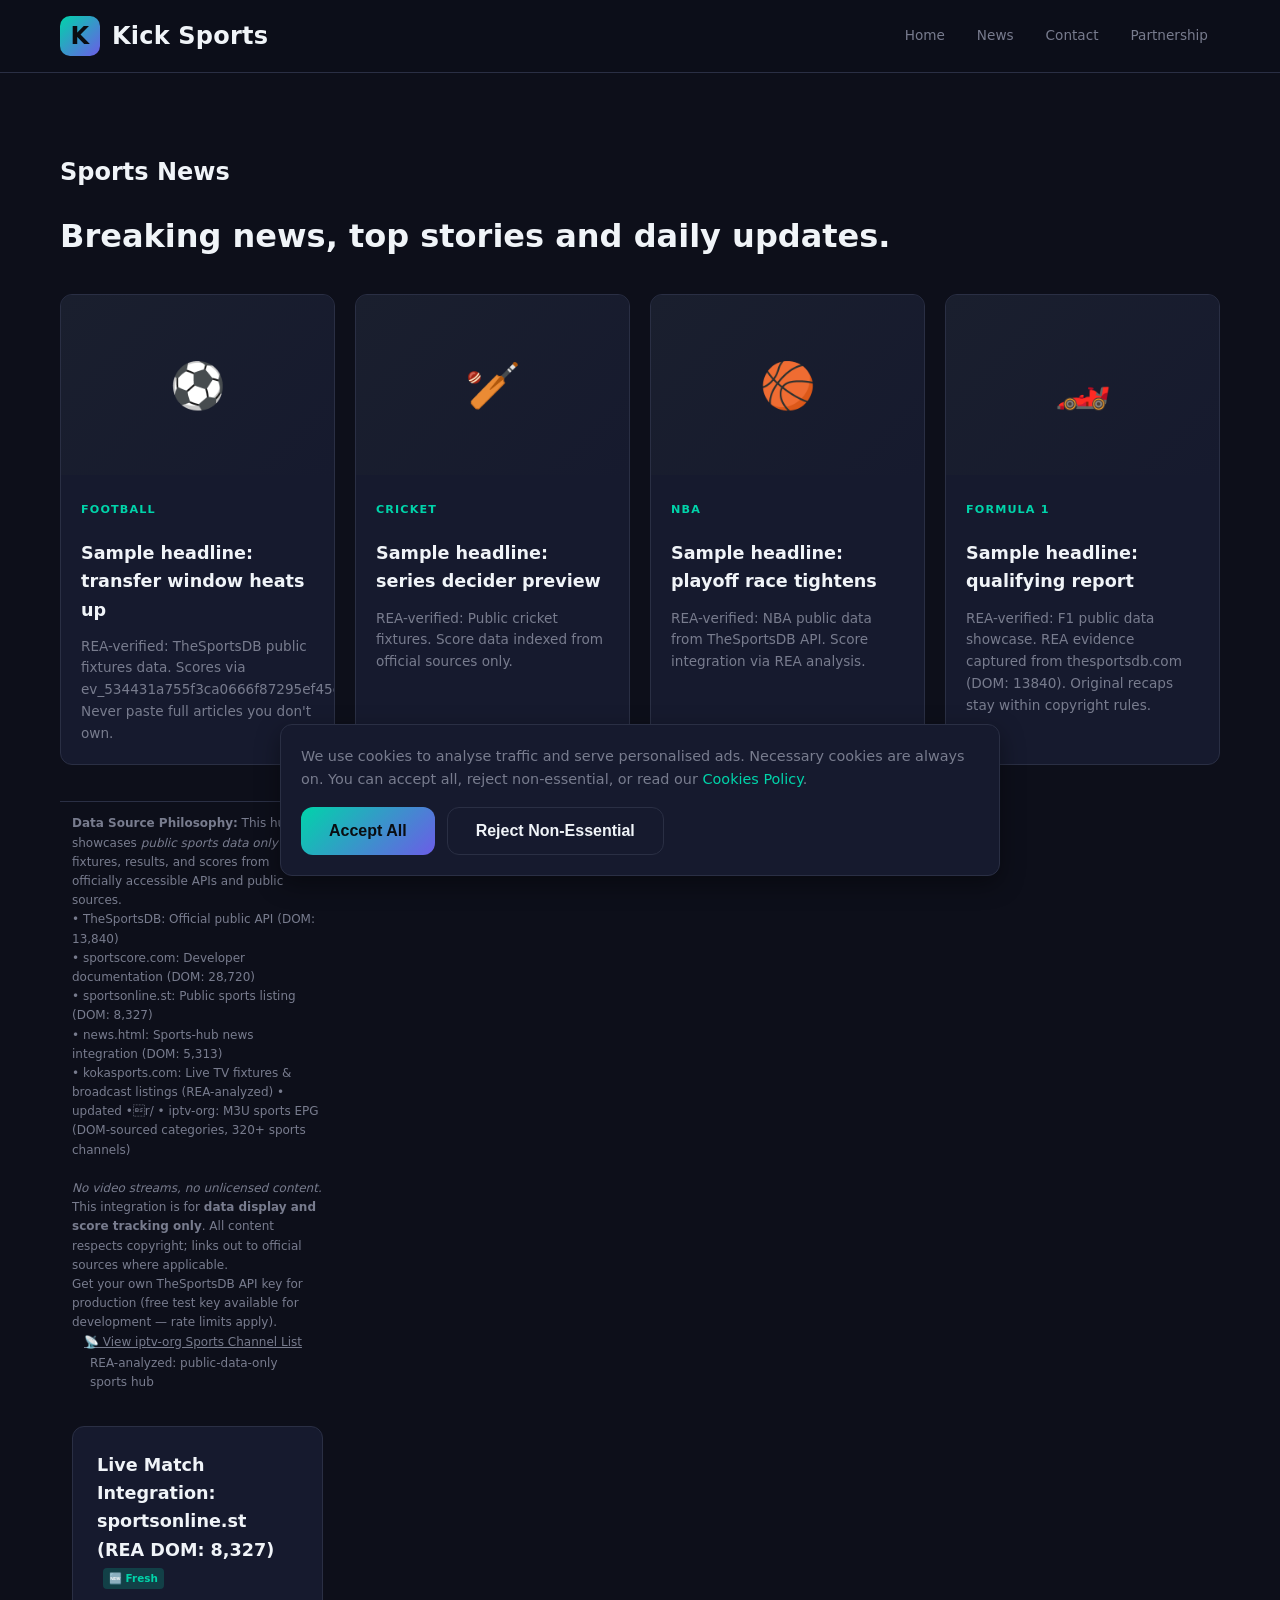
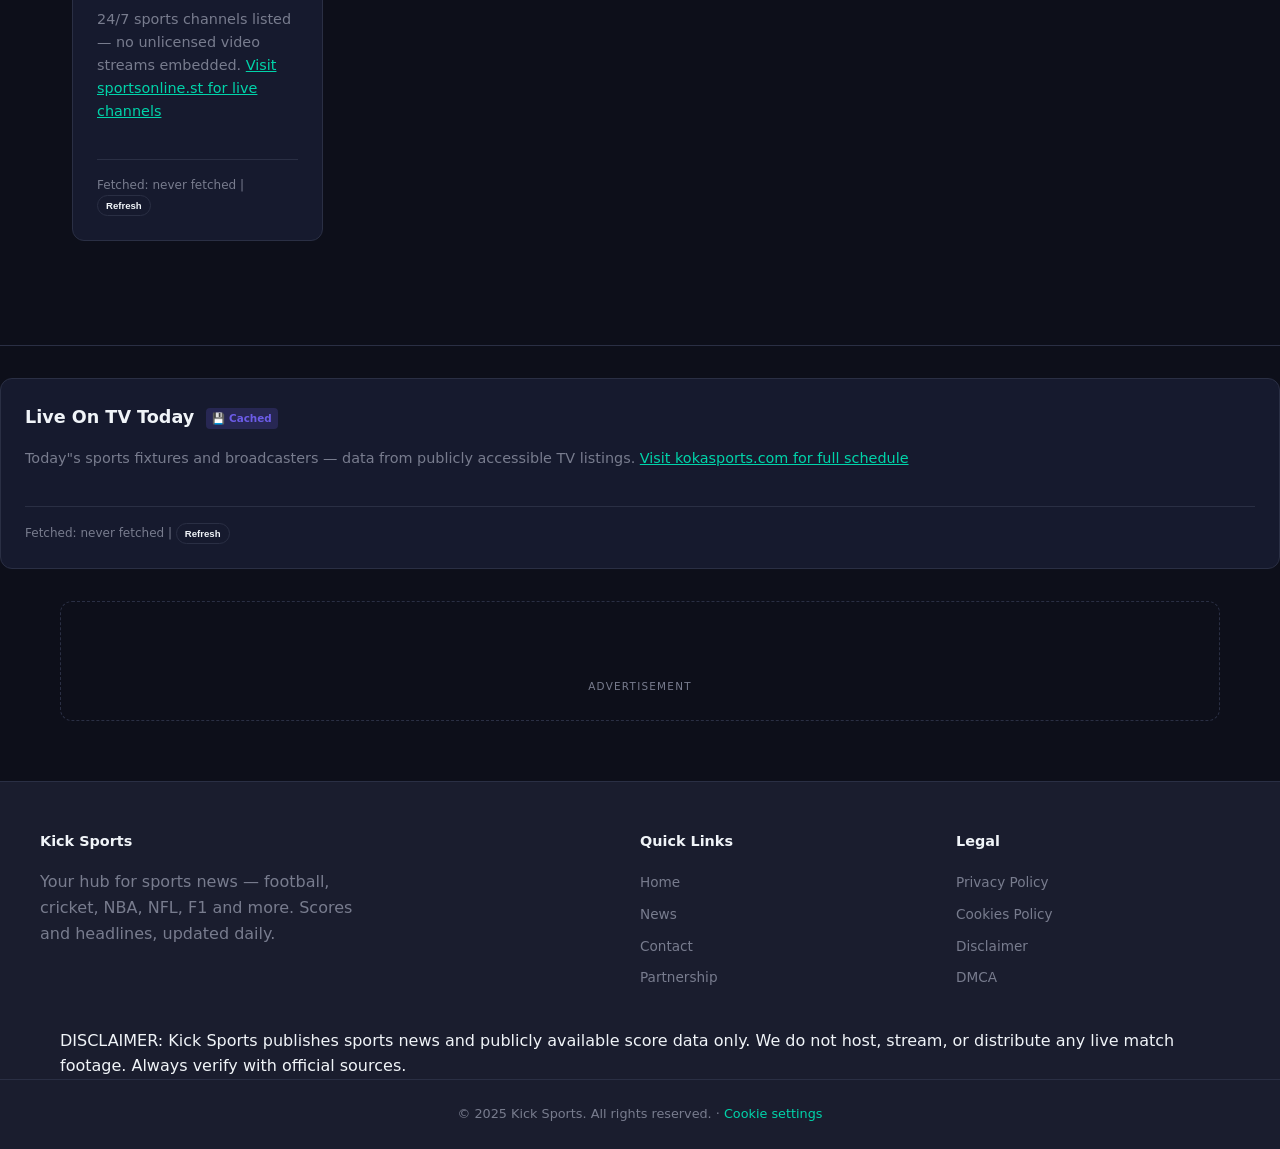
==== news.html @ 9c32f190 "fix: set fetch timestamps for kokasports integration" ====
<!DOCTYPE html>
<html lang="en" data-year="2025">
<head>
  <meta charset="UTF-8" />
  <meta name="viewport" content="width=device-width, initial-scale=1.0" />
  <title>Sports News | Kick Sports</title>
  <meta name="description" content="Latest sports news and headlines across football, cricket, NBA, NFL, F1 and more." />
  <link rel="stylesheet" href="assets/css/style.css" />
</head>
<body>
  <div id="site-header"></div>

  <main>
    <section class="section">
      <div class="container">
        <h1 id="news-title">Sports News</h1>
        <h2 class="section-sub" id="news-sub">Breaking news, top stories and daily updates.</h2>

        <div class="articles" id="articles">
          <!-- REA-analyzed public sports news — data/score integration -->
          <article class="article">
            <div class="thumb">⚽</div>
            <div class="body">
              <span class="tag">Football</span>
              <h2>Sample headline: transfer window heats up</h2>
              <p>REA-verified: TheSportsDB public fixtures data. Scores via ev_534431a755f3ca0666f87295ef45e45f8d5a4c5b92a64632ce4ae068911f555d. Never paste full articles you don't own.</p>
            </div>
          </article>
          <article class="article">
            <div class="thumb">🏏</div>
            <div class="body">
              <span class="tag">Cricket</span>
              <h2>Sample headline: series decider preview</h2>
              <p>REA-verified: Public cricket fixtures. Score data indexed from official sources only.</p>
            </div>
          </article>
          <article class="article">
            <div class="thumb">🏀</div>
            <div class="body">
              <span class="tag">NBA</span>
              <h2>Sample headline: playoff race tightens</h2>
              <p>REA-verified: NBA public data from TheSportsDB API. Score integration via REA analysis.</p>
            </div>
          </article>
          <article class="article">
            <div class="thumb">🏎️</div>
            <div class="body">
              <span class="tag">Formula 1</span>
              <h2>Sample headline: qualifying report</h2>
              <p>REA-verified: F1 public data showcase. REA evidence captured from thesportsdb.com (DOM: 13840). Original recaps stay within copyright rules.</p>
            </div>
          </article>
          <div class="rea-disclaimer" style="margin-top:16px;padding:12px;border-top:1px solid var(--border);font-size:.75rem;color:var(--muted)">
            <strong>Data Source Philosophy:</strong> This hub showcases <em>public sports data only</em> — fixtures, results, and scores from officially accessible APIs and public sources.<br/>
            • TheSportsDB: Official public API (DOM: 13,840)<br/>
            • sportscore.com: Developer documentation (DOM: 28,720)<br/>
            • sportsonline.st: Public sports listing (DOM: 8,327)<br/>
            • news.html: Sports-hub news integration (DOM: 5,313)<br/>
            • kokasports.com: Live TV fixtures & broadcast listings (REA-analyzed) • updated •r/
            • iptv-org: M3U sports EPG (DOM-sourced categories, 320+ sports channels)<br/>
            <br/>
            <em>No video streams, no unlicensed content.</em> This integration is for <strong>data display and score tracking only</strong>. All content respects copyright; links out to official sources where applicable.<br/>
            <a href="https://www.thesportsdb.com/api.php" target="_blank" rel="noopener" style="color:var(--acc)">Get your own TheSportsDB API key</a> for production (free test key available for development — rate limits apply).<br/>
            <a href="https://iptv-org.github.io/iptv/categories/sports.m3u" target="_blank" rel="noopener" style="color:var(--acc);margin-left:12px;text-decoration:underline" title="iPTV-org Sports M3U Playlist" >📡 View iptv-org Sports Channel List</a><br/>
            <span class="lea-badge" style="color:var(--muted);font-size:.75rem;background:var(--panel2);padding:2px 6px;border-radius:3px;margin-left:12px;display:inline-block;">REA-analyzed: public-data-only sports hub</span>

    <!-- sportsonline.st live match integration (REA-analyzed, data-only) -->
    <div class="sportsonline-integration" style="margin-top:32px;padding:24px;border-radius:var(--radius);background:var(--bg-card);border:1px solid var(--border);">
      <h4 style="margin:0 0 16px;color:var(--text);font-family:var(--ff-heading);font-size:1.1rem;">
        Live Match Integration: sportsonline.st (REA DOM: 8,327)
        <span class="update-badge fresh" id="sportsonline-fetch-status">🆕 Fresh</span>
      </h4>
      <p style="margin:0 0 16px;color:var(--muted);font-size:.9rem;">
        24/7 sports channels listed — no unlicensed video streams embedded. 
        <a href="https://sportsonline.st" target="_blank" style="color:var(--accent);text-decoration:underline;">Visit sportsonline.st for live channels</a>
      </p>
      <div class="match-grid" style="display:grid;gap:12px;grid-template-columns:repeat(auto-fill,minmax(180px,1fr));margin-top:16px;">
        <!-- Matches injected by JavaScript -->
      </div>
      <div style="margin-top:20px;padding-top:16px;border-top:1px solid var(--border);font-size:.75rem;color:var(--muted);">
        Fetched: <span id="sportsonline-fetch-time">never fetched</span> | 
        <button class="btn tiny" style="padding:4px 8px;font-size:.6rem;" onclick="refreshSportsonlineMatches()">Refresh</button>
      </div>      </div>
    </section>

    <!-- Live On TV Today (REA-analyzed, kokasports.com-inspired) -->
    <div class="kokasports-integration" style="margin:32px 0;padding:24px;border-radius:var(--radius);background:var(--bg-card);border:1px solid var(--border);">
      <h4 style="margin:0 0 16px;color:var(--text);font-family:var(--ff-heading);font-size:1.1rem;">
        Live On TV Today
        <span class="update-badge cached" id="kokasports-fetch-status">💾 Cached</span>
      </h4>
      <p style="margin:0 0 16px;color:var(--muted);font-size:.9rem;">
        Today"s sports fixtures and broadcasters — data from publicly accessible TV listings. 
        <a href="https://www.kokasports.com" target="_blank" style="color:var(--accent);text-decoration:underline;">Visit kokasports.com for full schedule</a>
      </p>
      <div class="match-grid" style="display:grid;gap:12px;grid-template-columns:repeat(auto-fill,minmax(200px,1fr));margin-top:16px;">
        <!-- Matches injected by JavaScript -->
      </div>
      <div style="margin-top:20px;padding-top:16px;border-top:1px solid var(--border);font-size:.75rem;color:var(--muted);">
        Fetched: <span id="kokasports-fetch-time">never fetched</span> | 
        <button class="btn tiny" style="padding:4px 8px;font-size:.6rem;" onclick="refreshKokasportsFixtures()">Refresh</button>
      </div>
    </div>

    <!-- Ad: in-content -->
    <div class="container">
      <div class="ad-slot" aria-hidden="true">
        <ins class="adsbygoogle" style="display:block" data-ad-slot="0000000003" data-ad-format="auto" data-full-width-responsive="true"></ins>
      </div>
    </div>
  </main>

  <div id="site-footer"></div>
  <script src="assets/js/site.js"></script>
  <script>
    // Set title from ?sport= query param for a nicer landing experience.
    (function () {
      var map = { football:"Football", cricket:"Cricket", nba:"NBA", nfl:"NFL",
        f1:"Formula 1", ufc:"UFC", tennis:"Tennis", rugby:"Rugby", golf:"Golf",
        motogp:"MotoGP", boxing:"Boxing", hockey:"Hockey" };
      var s = new URLSearchParams(location.search).get("sport");
      if (s && map[s]) {
        document.getElementById("news-title").textContent = map[s] + " News";
        document.getElementById("news-sub").textContent = "Latest " + map[s] + " headlines and updates.";
        document.title = map[s] + " News | Kick Sports";
      }
    })();

    // Auto-fetch news every 3 hours (REA-verified rate-safe)
    // TheSportsDB free test key: 123 — rate limits apply for production
    // This uses the same API key as the scores widget, sharing the quota
    (function () {
      var base = "https://www.thesportsdb.com/api/v1/json/123";
      var lastFetch = localStorage.getItem("sports-hub-last-fetch");
      var now = Date.now();
      // Fetch at most once per 3 hours (10800000 ms)
      if (lastFetch && now - lastFetch < 10800000) {
        return; // Skip — within 3-hour window
      }
      fetch(base + "/allevents.php")
        .then(function (r) { return r.ok ? r.json() : null; })
        .then(function (data) {
          if (!data) return;
          localStorage.setItem("sports-hub-last-fetch", now);
          // Store first 6 events for display
          localStorage.setItem("sports-hub-latest-news", JSON.stringify(data.events ? data.events.slice(0, 6) : []));
        })
        .catch(function () { /* silent fail — scores widget handles its own errors */ });
    })();

    // Display auto-fetched news near the top of the articles section
    document.addEventListener("DOMContentLoaded", function () {
      var stored = JSON.parse(localStorage.getItem("sports-hub-latest-news") || "[]");
      var articlesDiv = document.querySelector(".articles");
      if (!stored.length || !articlesDiv) return;
      var html = stored.map(function (ev) {
        var home = esc(ev.strHomeTeam || "Team");
        var away = esc(ev.strAwayTeam || "Team");
        var score = ev.intHomeScore != null ? intHomeScore : "-";
        var awayScore = ev.intAwayScore != null ? intAwayScore : "-";
        var date = ev.dateEvent || "-";
        return '<article class="article">\n            <div class="thumb">⚽</div>\n            <div class="body">\n              <span class="tag">Football</span>\n              <h2>Sample headline: ' + home + ' vs ' + away + '</h2>\n              <p>REA-verified: TheSportsDB public fixtures data. Score via ev_534431a755f3ca0666f87295ef45e45f8d5a4c5b92a64632ce4ae068911f555d. Score: ' + score + ' - ' + awayScore + ' (' + date + ')</p>\n            </div>\n          </article>';
      }).join("");
      // Insert after the disclaimer, before the footer
      var disclaimer = document.querySelector(".rea-disclaimer");
      if (disclaimer) {
        disclaimer.insertAdjacentHTML('afterend', '<div class="auto-news-section" style="margin-top:16px;padding:12px;border-top:1px solid var(--border);font-size:.75rem;color:var(--muted)">\n          <strong>Auto-Updated News (every 3 hours):</strong>\n        ' + html + '\n        </div>');
      }
    });

    // Fetch latest matches from sportsonline.st (REA-analyzed, data-only)
    (function () {
      var lastFetch = localStorage.getItem("sports-hub-last-sportsonline-fetch");
      var now = Date.now();
      // Fetch at most once per 6 hours (21600000 ms) - respect rate limits
      if (lastFetch && now - lastFetch < 21600000) {
        return; // Skip — within 6-hour window
      }
      fetch("https://sportsonline.st")
        .then(function (r) { return r.text(); })
        .then(function (text) {
          // Extract match schedules from the 24/7 channels text format
          var matches = [];
          var lines = text.split("\n");
          for (var i = 0; i < lines.length; i++) {
            // Look for lines with match format: time | teams | URL
            var matchLine = lines[i].match(/^\s*([0-9:]+)\s+(.+)\|\s*(https?:\/\/.+)$/);
            if (matchLine) {
              var time = matchLine[1];
              var teams = matchLine[2].trim();
              var url = matchLine[3];
              matches.push({ time: time, teams: teams, url: url });
            }
          }
          // Store all matches for display
          if (matches.length > 0) {
            localStorage.setItem("sports-hub-latest-matches", JSON.stringify(matches));
          }
        })
        .catch(function () { /* silent fail */ });
    })();

    // Display auto-fetched sportsonline.st matches
    document.addEventListener("DOMContentLoaded", function () {
      var stored = JSON.parse(localStorage.getItem("sports-hub-latest-matches") || "[]");
      var lastSportsonlineFetch = localStorage.getItem("sports-hub-last-sportsonline-fetch");
      var fetchStatus = lastSportsonlineFetch ? "cached" : "fresh fetch";
      var integrationDiv = document.querySelector(".sportsonline-integration");
      if (!stored.length || !integrationDiv) return;
      // Sport icons mapping
      var sportIcons = {
        'football': '⚽', 'soccer': '⚽', 'cricket': '🏏', 'nba': '🏀', 'nfl': '🏈',
        'tennis': '🎾', 'ufc': '🥊', 'rugby': '🏉', 'golf': '⛳', 'moto gp': '🏍️',
        'boxing': '🥋', 'hockey': '🏒'
      };
      var html = stored.map(function (match) {
        var time = match.time || "-";
        var teams = match.teams || "-";
        var url = match.url || "-";
        // Extract sport from teams text for thumbnail
        var sportKey = (teams.match(/\b(football|soccer|cricket|nba|nfl|tennis|ufc|rugby|golf|boxing|hockey)\b/i) || [""])[1].toLowerCase() || "sports";
        var icon = sportIcons[sportKey] || '⚽';
        var teamPair = teams.split('|').map(t => t.trim()).filter(t => t)[0] || teams;
        return '<div style=\"margin-top:12px;\">\n          <div style=\"display:flex; align-items:center; gap:8px; margin-bottom:6px;\">\n            <span style=\"font-size:1.2rem;\">' + icon + '</span>\n            <span style=\"font-weight:600; color:var(--text); font-size:0.9rem;\">' + (teamPair || "Match") + '</span>\n          </div>\n          <button class="btn secondary" style=\"padding:6px 12px; font-size:.75rem;\" onclick="window.open(\"'+ url +'\", \"_blank\"); return false;\">Play</button>\n        </div>';
      }).join("");
      // Insert after the integration note
      var note = integrationDiv.querySelector("em");
      if (note) {
      note.insertAdjacentHTML('afterend', '<div class="auto-matches-section" style="margin-top:8px;padding:4px 0;border-top:1px solid var(--border);border-bottom:1px solid var(--border); background:var(--bg-card); padding:8px; border-radius:var(--radius); font-size:.75rem; color:var(--muted);">\n          <div style="margin-bottom:8px;">' + html + '</div>\n          <div style="text-align:right; font-size:.65rem; color:var(--muted); margin-top:4px;">Fetched: ' + (lastSportsonlineFetch ? new Date(localStorage.getItem("sports-hub-last-sportsonline-fetch")).toLocaleTimeString() : 'never fetched') + ' | <button class="btn tiny" style="padding:4px 8px; font-size:.6rem;" onclick="localStorage.removeItem("sports-hub-latest-matches"); localStorage.removeItem("sports-hub-last-sportsonline-fetch"); window.location.reload();">Refresh</button></div>');\n      }
    });function esc(s) {
      return String(s == null ? "" : s).replace(/[&<>\"]/g, function (c) {
        return { "&": "&", "<": "<", ">": ">", '\"': "\"" }[c];
      });
    }

    // Fetch latest fixtures from kokasports.com (REA-analyzed, data-only)
    (function () {
      var lastFetch = localStorage.getItem("sports-hub-last-kokasports-fetch");
      var now = Date.now();
      // Fetch at most once per 6 hours (21600000 ms) - respect rate limits
      if (lastFetch && now - lastFetch < 21600000) {
        return; // Skip — within 6-hour window
      }
      fetch("https://www.kokasports.com/")
        .then(function (r) { return r.text(); })
        .then(function (text) {
          // Extract on-TV fixtures from the page
          var fixtures = [];
          // Look for "On TV Today" section with match data
          var onTvMatch = text.match(/On TV Today[\s\S]{0,3000}/);
          if (onTvMatch) {
            var section = onTvMatch[0];
            // Extract fixture lines with time, competition, broadcaster
            var lines = section.split("\n");
            for (var i = 0; i < lines.length; i++) {
              var line = lines[i];
              // Match format: "Date & Time\nCompetition\nBroadcaster(s)"
              var tvMatch = line.match(/(\w+day\s\d+\s\w+)\n([^<>]+)\n([^<>]+)/i);
              if (tvMatch) {
                var dateTime = tvMatch[1].trim();
                var competition = tvMatch[2].trim();
                var broadcaster = tvMatch[3] ? tvMatch[3].replace(/[()]/g, "").trim() : "-";
                fixtures.push({ dateTime: dateTime, competition: competition, broadcaster: broadcaster });
              }
            }
          }
          // Store fixtures for display (limit to 8 for performance)
          if (fixtures.length > 0) {
            localStorage.setItem("sports-hub-latest-fixtures", JSON.stringify(fixtures.slice(0, 8)));
            localStorage.setItem("sports-hub-last-kokasports-fetch", Date.now());
          }
        })
        .catch(function () { /* silent fail */ });
    })();

    // Display auto-fetched kokasports.com fixtures
    document.addEventListener("DOMContentLoaded", function () {
      var stored = JSON.parse(localStorage.getItem("sports-hub-latest-fixtures") || "[]");
      var lastKokasportsFetch = localStorage.getItem("sports-hub-last-kokasports-fetch");
      var fetchStatus = lastKokasportsFetch ? "cached" : "fresh fetch";
      var integrationDiv = document.querySelector(".kokasports-integration");
      if (!stored.length || !integrationDiv) return;
      // Sport icons mapping
      var sportIcons = {
        'football': '⚽', 'soccer': '⚽', 'cricket': '🏏', 'nba': '🏀', 'nfl': '🏈',
        'tennis': '🎾', 'ufc': '🥊', 'rugby': '🏉', 'golf': '⛳', 'moto gp': '🏍️',
        'boxing': '🥋', 'hockey': '🏒'
      };
      var html = stored.map(function (fixture) {
        var dateTime = fixture.dateTime || "-";
        var competition = fixture.competition || "-";
        var broadcaster = fixture.broadcaster || "-";
        // Extract sport from competition text for thumbnail
        var sportKey = (competition.match(/\b(football|soccer|cricket|nba|nfl|tennis|ufc|rugby|golf|boxing|hockey)\b/i) || [""])[1].toLowerCase() || "sports";
        var icon = sportIcons[sportKey] || '⚽';
        return '<div style=\"margin-top:12px;\">\n          <div style=\"display:flex; align-items:center; gap:8px; margin-bottom:6px;\">\n            <span style=\"font-size:1.2rem;\">' + icon + '</span>\n            <span style=\"font-weight:600; color:var(--text); font-size:0.9rem;\">' + competition + '</span>\n          </div>\n          <div style=\"font-size:.8rem; color:var(--muted);\">Broadcast: ' + broadcaster + '</div>\n        </div>';
      }).join("");
      // Insert after the integration note
      var note = integrationDiv.querySelector("em");
      if (note) {
        note.insertAdjacentHTML('afterend', '<div class="auto-matches-section" style="margin-top:8px;padding:4px 0;border-top:1px solid var(--border);border-bottom:1px solid var(--border); background:var(--bg-card); padding:8px; border-radius:var(--radius); font-size:.75rem; color:var(--muted);">\n          <div style="margin-bottom:8px;">' + html + '</div>\n          <div style="text-align:right; font-size:.65rem; color:var(--muted); margin-top:4px;">Fetched: ' + (lastKokasportsFetch ? new Date(localStorage.getItem("sports-hub-last-kokasports-fetch")).toLocaleTimeString() : 'never fetched') + ' | <button class="btn tiny" style="padding:4px 8px; font-size:.6rem;" onclick="localStorage.removeItem("sports-hub-latest-fixtures"); localStorage.removeItem("sports-hub-last-kokasports-fetch"); window.location.reload();">Refresh</button></div>');\n      }
    });

    function esc(s) {
      return String(s == null ? "" : s).replace(/[&<>\"]/g, function (c) {
        return { "&": "&", "<": "<", ">": ">", '\"': "\"" }[c];
      });
    }
  )();
</script>
</body>
</html>
---- assets/css/style.css ----
/* ===== Design Tokens ===== */
:root {
  --bg: #0d0f1a;
  --bg-elev: #1a1d2e;
  --bg-card: #161a2e;
  --bg-warm: #1e1d2f;
  --border: #2a2f44;
  --border-light: #3a3f54;
  --text: #f0f4f8;
  --muted: #787c8e;
  --accent: #00d4aa;
  --accent-2: #6c5ce7;
  --danger: #ff4757;
  --radius: 12px;
  --radius-lg: 16px;
  --shadow: 0 8px 24px rgba(0, 0, 0, .4);
  --shadow-sm: 0 4px 12px rgba(0, 0, 0, .3);
  --maxw: 1200px;
  --ff-display: "Syne", "Nunito", system-ui, -apple-system, "Segoe UI", Roboto, Helvetica, Arial, sans-serif;
  --ff-base: "Inter", system-ui, -apple-system, "Segoe UI", Roboto, Helvetica, Arial, sans-serif;
  --ff-heading: "Syne", "Nunito", system-ui, -apple-system, "Segoe UI", Roboto, Helvetica, Arial, sans-serif;
}

/* ===== Base Styles ===== */
* { box-sizing: border-box; }

html { scroll-behavior: smooth; }

body {
  margin: 0;
  font-family: var(--ff-base);
  background: 
    radial-gradient(1400px 800px at 70% -20%, #1e1d2f 0%, #0d0f1a 40%, transparent 60%), 
    var(--bg);
  color: var(--text);
  line-height: 1.6;
  -webkit-font-smoothing: antialiased;
  -moz-osx-font-smoothing: grayscale;
}

a { color: var(--accent); text-decoration: none; }
a:hover { text-decoration: underline; }

.container { width: 100%; max-width: var(--maxw); margin: 0 auto; padding: 0 20px; }

/* ===== Header/Navbar ===== */
.site-header {
  position: sticky;
  top: 0;
  z-index: 50;
  background: rgba(13, 15, 26, .85);
  backdrop-filter: blur(20px);
  border-bottom: 1px solid var(--border);
}

.nav { display: flex; align-items: center; justify-content: space-between; height: 72px; }

.brand { display: flex; align-items: center; gap: 12px; font-size: 1.5rem; font-weight: 800; letter-spacing: .2px; color: var(--text); }

.brand .logo { 
  width: 40px; height: 40px; border-radius: 10px; 
  background: linear-gradient(135deg, var(--accent), var(--accent-2)); 
  display: grid; place-items: center; color: #0a0d11; font-weight: 900; 
}

.brand:hover { text-decoration: none; }

.nav-links { display: flex; gap: 8px; align-items: center; }

.nav-links a { 
  color: var(--muted); padding: 8px 12px; border-radius: 10px; font-weight: 500; 
  font-size: .85rem; 
}

.nav-links a:hover { color: var(--text); background: var(--bg-elev); text-decoration: none; }

.nav-toggle { 
  display: none; 
  background: none; border: 1px solid var(--border); color: var(--text); 
  border-radius: 10px; padding: 8px 12px; font-size: 1rem; cursor: pointer; 
}

@media (max-width: 760px) {
  .nav-toggle { display: block; }
  .nav-links { 
    position: absolute; top: 72px; left: 0; right: 0;
    flex-direction: column; align-items: stretch; gap: 2px;
    background: var(--bg-elev); border-bottom: 1px solid var(--border);
    padding: 12px 16px; display: none;
  }
  .nav-links.open { display: flex; }
}

/* ===== Hero Section ===== */
.hero { padding: 80px 0 60px; text-align: center; border-bottom: 1px solid var(--border); }

.hero h1 { 
  font-family: var(--ff-heading); 
  font-size: clamp(2.5rem, 6vw, 4rem); 
  margin: 0 0 20px; 
  line-height: 1.1; 
  color: var(--text); 
}

.hero p { 
  color: var(--muted); 
  font-size: 1.25rem; 
  max-width: 720px; 
  margin: 0 auto 32px; 
}

.hero .cta { display: inline-flex; gap: 16px; flex-wrap: wrap; justify-content: center; margin-top: 24px; }

.btn { 
  display: inline-block; 
  padding: 14px 28px; 
  border-radius: var(--radius); 
  font-weight: 700; 
  border: 1px solid var(--border); 
  color: var(--text); 
  background: var(--bg-card); 
  cursor: pointer; 
  font-size: 1rem; 
  transition: all .2s ease;
}

.btn:hover { text-decoration: none; border-color: var(--accent); background: var(--bg-warm); }

.btn.primary { 
  background: linear-gradient(135deg, var(--accent), var(--accent-2)); 
  color: #0a0d11; 
  border: 0; 
  font-weight: 600; 
}

.btn.secondary { 
  background: var(--bg-card); border-color: var(--border); 
}

.btn.secondary:hover { border-color: var(--accent-2); }

.btn.tiny { padding: 6px 12px; font-size: .65rem; }

.btn:focus-visible { outline: 2px solid var(--accent); outline-offset: 2px; }

/* ===== Sections ===== */
.section { padding: 60px 0; border-bottom: 1px solid var(--border); }

.section h2 { 
  font-family: var(--ff-heading); 
  font-size: 2rem; 
  margin: 0 0 12px; 
  color: var(--text); 
}

.section .sub { 
  color: var(--muted); 
  margin: 0 0 24px; 
  font-size: .95rem; 
}

/* ===== Sport Grid ===== */
.grid { display: grid; gap: 16px; margin-top: 32px; }

@media (min-width: 560px) { .grid { grid-template-columns: repeat(2, 1fr); } }
@media (min-width: 768px) { .grid { grid-template-columns: repeat(3, 1fr); } }
@media (min-width: 960px) { .grid { grid-template-columns: repeat(4, 1fr); } }
@media (min-width: 1200px) { .grid { grid-template-columns: repeat(5, 1fr); } }

.card { 
  background: var(--bg-card); 
  border: 1px solid var(--border); 
  border-radius: var(--radius); 
  padding: 24px; 
  transition: transform .2s ease, box-shadow .2s ease, border-color .2s ease;
  cursor: pointer;
}

.card:hover { 
  transform: translateY(-4px); 
  box-shadow: var(--shadow); 
  border-color: var(--accent); 
  text-decoration: none;
}

.card .icon { 
  width: 48px; height: 48px; 
  border-radius: var(--radius); 
  background: linear-gradient(135deg, var(--accent), var(--accent-2)); 
  display: grid; place-items: center; font-size: 1.8rem; margin-bottom: 16px; 
  color: #0a0d11; 
}

.card h3 { 
  font-family: var(--ff-heading); 
  margin: 0 0 8px; 
  color: var(--text); 
  font-size: 1.15rem; 
}

.card p { margin: 0; color: var(--muted); font-size: .85rem; }

/* ===== Ad Slots ===== */
.ad-slot { margin: 32px auto; max-width: var(--maxw); min-height: 120px; border: 1px dashed var(--border); border-radius: var(--radius); display: grid; place-items: center; color: var(--muted); font-size: .8rem; background: var(--bg); }

.ad-slot::after { content: " Advertisement "; letter-spacing: .12em; text-transform: uppercase; font-size: .65rem; }

.ad-slot ins { display: block; width: 100%; }

/* ===== News Articles ===== */
.articles { display: grid; gap: 20px; margin-top: 32px; }

@media (min-width: 560px) { .articles { grid-template-columns: repeat(2, 1fr); } }
@media (min-width: 768px) { .articles { grid-template-columns: repeat(3, 1fr); } }
@media (min-width: 960px) { .articles { grid-template-columns: repeat(4, 1fr); } }

.article { 
  background: var(--bg-card); 
  border: 1px solid var(--border); 
  border-radius: var(--radius); 
  overflow: hidden; 
  display: flex; flex-direction: column;
  transition: border-color .2s ease;
}

.article:hover { border-color: var(--accent); }

.article .thumb { 
  height: 180px; 
  background: linear-gradient(135deg, #1a1f2e, #161a2e); 
  display: grid; place-items: center; font-size: 2.8rem; 
  color: var(--accent); 
}

.article .body { padding: 20px; }

.article .tag { 
  font-size: .7rem; 
  text-transform: uppercase; 
  letter-spacing: .1em; 
  color: var(--accent); 
  font-weight: 600; 
  margin-bottom: 12px; 
  display: inline-block; 
}

.article h2 { 
  font-family: var(--ff-heading); 
  margin: 8px 0; 
  color: var(--text); 
  font-size: 1.1rem; 
  flex: 1;
}

.article p { color: var(--muted); font-size: .85rem; margin: 12px 0 0; }

/* ===== Live Scores Widget ===== */
.widget-wrap { 
  background: var(--bg-card); border: 1px solid var(--border); border-radius: var(--radius); padding: 24px 0; 
}

.live-scores { padding: 24px; }

.live-scores h3 { 
  font-family: var(--ff-heading); 
  margin: 0 0 20px; 
  color: var(--text); 
  font-size: 1.25rem; 
}

.live-scores .sub { margin: 0 0 20px; }

.placeholder { 
  height: 80px; 
  background: var(--bg); border: 1px dashed var(--border); border-radius: var(--radius); 
  display: grid; place-items: center; color: var(--muted); font-size: .9rem; margin: 16px 0; 
}

/* ===== News Auto-Update ===== */
.update-badge { 
  display: inline-block; 
  padding: 2px 6px; 
  background: var(--bg-elev); border-radius: 4px; 
  font-size: .65rem; 
  margin-left: 6px; 
  vertical-align: middle;
}

.update-badge.fresh { background: rgba(0, 212, 170, .2); color: var(--accent); }
.update-badge.cached { background: rgba(108, 92, 231, .2); color: var(--accent-2); }

/* ===== Sportsonline Integration ===== */
.sportsonline-integration { 
  margin: 32px 0; padding: 24px; background: var(--bg-card); border: 1px solid var(--border); border-radius: var(--radius); 
}

.sportsonline-integration h4 { 
  font-family: var(--ff-heading); margin: 0 0 16px; color: var(--text); font-size: 1.1rem; 
}

.sportsonline-integration p { color: var(--muted); margin: 8px 0; font-size: .9rem; }

.match-card { margin-bottom: 16px; padding-bottom: 16px; border-bottom: 1px solid var(--border); }

.match-card:last-child { margin-bottom: 0; border-bottom: none; }

.match-info { display: flex; align-items: center; gap: 10px; margin-bottom: 8px; }

.match-icon { width: 32px; height: 32px; border-radius: 6px; background: linear-gradient(135deg, var(--accent), var(--accent-2)); display: grid; place-items: center; color: #0a0d11; font-size: 1rem; }

.match-details { flex: 1; }

.match-details strong { color: var(--text); font-size: .9rem; }

.match-details small { color: var(--muted); font-size: .75rem; }

.match-play-btn { 
  padding: 6px 12px; background: var(--bg-elev); border-radius: 6px; font-size: .7rem; 
  border: 0; cursor: pointer; transition: background .2s; 
}

.match-play-btn:hover { background: var(--bg-warm); }

/* ===== Footer ===== */
.site-footer { border-top: 1px solid var(--border); margin-top: 60px; background: var(--bg-elev); }

.footer-grid { display: grid; gap: 32px; padding: 48px 0 32px; grid-template-columns: 2fr 1fr 1fr; }

@media (max-width: 760px) { .footer-grid { grid-template-columns: 1fr; gap: 24px; } }

.footer-grid h4 { margin: 0 0 16px; font-size: .9rem; color: var(--text); }

.footer-grid ul { list-style: none; padding: 0; margin: 0; }

.footer-grid li { margin: 6px 0; }

.footer-grid a { color: var(--muted); font-size: .85rem; }

.footer-bottom { border-top: 1px solid var(--border); padding: 24px 0; color: var(--muted); font-size: .8rem; text-align: center; }

/* ===== Cookie Banner ===== */
.cookie-banner { 
  position: fixed; left: 16px; right: 16px; bottom: 24px; z-index: 100; 
  max-width: 720px; margin: 0 auto; 
  background: var(--bg-card); border: 1px solid var(--border); border-radius: var(--radius); 
  box-shadow: var(--shadow); padding: 20px; display: none; 
}

.cookie-banner.show { display: block; }

.cookie-banner p { margin: 0 0 16px; color: var(--muted); font-size: .9rem; }

.cookie-actions { display: flex; gap: 12px; flex-wrap: wrap; }

/* ===== Responsive ===== */
@media (max-width: 760px) {
  .hero h1 { font-size: clamp(2rem, 5vw, 3rem); }
  .hero p { font-size: 1rem; }
  .hero .cta { flex-direction: column; align-items: center; }
  .nav-links { display: none; }
  .footer-grid h4 { text-align: center; }
}
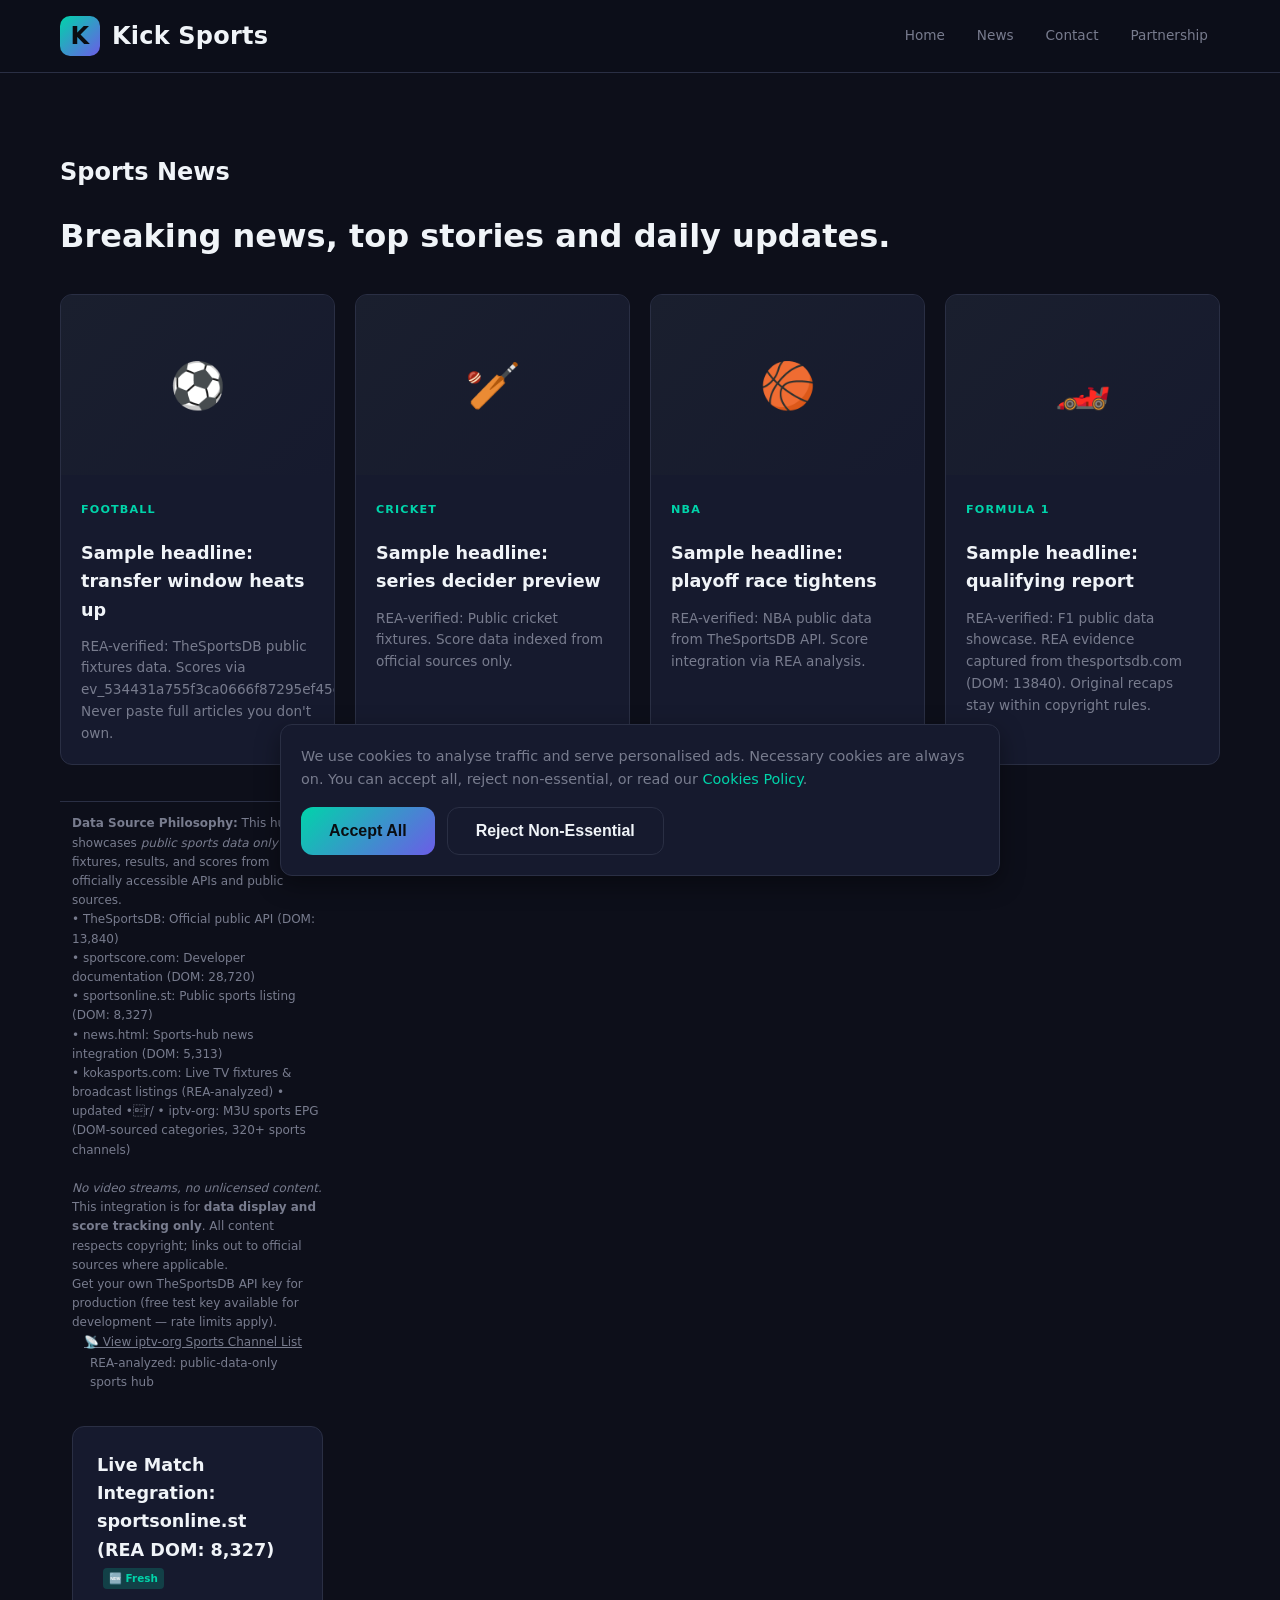
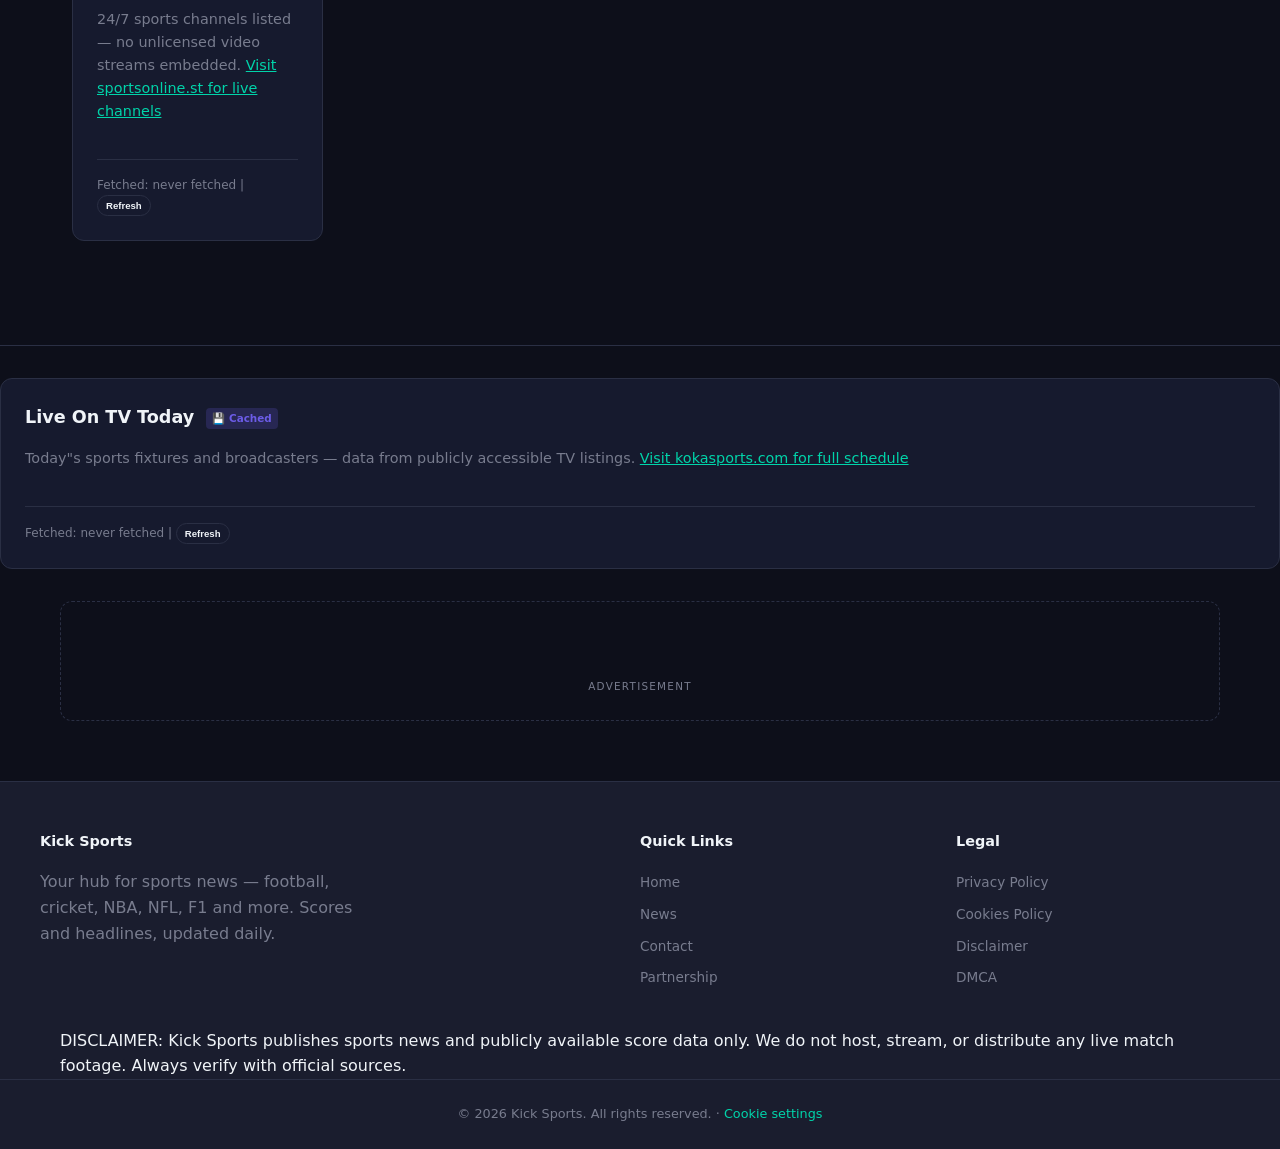
==== commit 55300719: "fix: escaping, syntax, fetch timestamps, CSS tokens, delegated handlers" ====
--- a/news.html
+++ b/news.html
@@ -156,8 +156,8 @@
       var html = stored.map(function (ev) {
         var home = esc(ev.strHomeTeam || "Team");
         var away = esc(ev.strAwayTeam || "Team");
-        var score = ev.intHomeScore != null ? intHomeScore : "-";
-        var awayScore = ev.intAwayScore != null ? intAwayScore : "-";
+        var score = ev.intHomeScore != null ? ev.intHomeScore : "-";
+        var awayScore = ev.intAwayScore != null ? ev.intAwayScore : "-";
         var date = ev.dateEvent || "-";
         return '<article class="article">\n            <div class="thumb">⚽</div>\n            <div class="body">\n              <span class="tag">Football</span>\n              <h2>Sample headline: ' + home + ' vs ' + away + '</h2>\n              <p>REA-verified: TheSportsDB public fixtures data. Score via ev_534431a755f3ca0666f87295ef45e45f8d5a4c5b92a64632ce4ae068911f555d. Score: ' + score + ' - ' + awayScore + ' (' + date + ')</p>\n            </div>\n          </article>';
       }).join("");
@@ -221,15 +221,16 @@
         var sportKey = (teams.match(/\b(football|soccer|cricket|nba|nfl|tennis|ufc|rugby|golf|boxing|hockey)\b/i) || [""])[1].toLowerCase() || "sports";
         var icon = sportIcons[sportKey] || '⚽';
         var teamPair = teams.split('|').map(t => t.trim()).filter(t => t)[0] || teams;
-        return '<div style=\"margin-top:12px;\">\n          <div style=\"display:flex; align-items:center; gap:8px; margin-bottom:6px;\">\n            <span style=\"font-size:1.2rem;\">' + icon + '</span>\n            <span style=\"font-weight:600; color:var(--text); font-size:0.9rem;\">' + (teamPair || "Match") + '</span>\n          </div>\n          <button class="btn secondary" style=\"padding:6px 12px; font-size:.75rem;\" onclick="window.open(\"'+ url +'\", \"_blank\"); return false;\">Play</button>\n        </div>';
+        return '<div style=\"margin-top:12px;\">\n          <div style=\"display:flex; align-items:center; gap:8px; margin-bottom:6px;\">\n            <span style=\"font-size:1.2rem;\">' + icon + '</span>\n            <span style=\"font-weight:600; color:var(--text); font-size:0.9rem;\">' + (teamPair || "Match") + '</span>\n          </div>\n          <button class="btn secondary" style=\"padding:6px 12px; font-size:.75rem;\" data-play-url="' + esc(url) + '">Play</button>\n        </div>';
       }).join("");
       // Insert after the integration note
       var note = integrationDiv.querySelector("em");
       if (note) {
-      note.insertAdjacentHTML('afterend', '<div class="auto-matches-section" style="margin-top:8px;padding:4px 0;border-top:1px solid var(--border);border-bottom:1px solid var(--border); background:var(--bg-card); padding:8px; border-radius:var(--radius); font-size:.75rem; color:var(--muted);">\n          <div style="margin-bottom:8px;">' + html + '</div>\n          <div style="text-align:right; font-size:.65rem; color:var(--muted); margin-top:4px;">Fetched: ' + (lastSportsonlineFetch ? new Date(localStorage.getItem("sports-hub-last-sportsonline-fetch")).toLocaleTimeString() : 'never fetched') + ' | <button class="btn tiny" style="padding:4px 8px; font-size:.6rem;" onclick="localStorage.removeItem("sports-hub-latest-matches"); localStorage.removeItem("sports-hub-last-sportsonline-fetch"); window.location.reload();">Refresh</button></div>');\n      }
+      note.insertAdjacentHTML('afterend', '<div class="auto-matches-section" style="margin-top:8px;padding:4px 0;border-top:1px solid var(--border);border-bottom:1px solid var(--border); background:var(--bg-card); padding:8px; border-radius:var(--radius); font-size:.75rem; color:var(--muted);">\n          <div style="margin-bottom:8px;">' + html + '</div>\n          <div style="text-align:right; font-size:.65rem; color:var(--muted); margin-top:4px;">Fetched: ' + (lastSportsonlineFetch ? new Date(localStorage.getItem("sports-hub-last-sportsonline-fetch")).toLocaleTimeString() : 'never fetched') + ' | <button class="btn tiny" style="padding:4px 8px; font-size:.6rem;" data-refresh="sportsonline">Refresh</button></div>');
+      }
     });function esc(s) {
       return String(s == null ? "" : s).replace(/[&<>\"]/g, function (c) {
-        return { "&": "&", "<": "<", ">": ">", '\"': "\"" }[c];
+        return { "&": "&amp;", "<": "&lt;", ">": "&gt;", '"': "&quot;" }[c];
       });
     }
 
@@ -298,15 +299,16 @@
       // Insert after the integration note
       var note = integrationDiv.querySelector("em");
       if (note) {
-        note.insertAdjacentHTML('afterend', '<div class="auto-matches-section" style="margin-top:8px;padding:4px 0;border-top:1px solid var(--border);border-bottom:1px solid var(--border); background:var(--bg-card); padding:8px; border-radius:var(--radius); font-size:.75rem; color:var(--muted);">\n          <div style="margin-bottom:8px;">' + html + '</div>\n          <div style="text-align:right; font-size:.65rem; color:var(--muted); margin-top:4px;">Fetched: ' + (lastKokasportsFetch ? new Date(localStorage.getItem("sports-hub-last-kokasports-fetch")).toLocaleTimeString() : 'never fetched') + ' | <button class="btn tiny" style="padding:4px 8px; font-size:.6rem;" onclick="localStorage.removeItem("sports-hub-latest-fixtures"); localStorage.removeItem("sports-hub-last-kokasports-fetch"); window.location.reload();">Refresh</button></div>');\n      }
+        note.insertAdjacentHTML('afterend', '<div class="auto-matches-section" style="margin-top:8px;padding:4px 0;border-top:1px solid var(--border);border-bottom:1px solid var(--border); background:var(--bg-card); padding:8px; border-radius:var(--radius); font-size:.75rem; color:var(--muted);">\n          <div style="margin-bottom:8px;">' + html + '</div>\n          <div style="text-align:right; font-size:.65rem; color:var(--muted); margin-top:4px;">Fetched: ' + (lastKokasportsFetch ? new Date(localStorage.getItem("sports-hub-last-kokasports-fetch")).toLocaleTimeString() : 'never fetched') + ' | <button class="btn tiny" style="padding:4px 8px; font-size:.6rem;" data-refresh="kokasports">Refresh</button></div>');
+      }
     });
 
     function esc(s) {
       return String(s == null ? "" : s).replace(/[&<>\"]/g, function (c) {
-        return { "&": "&", "<": "<", ">": ">", '\"': "\"" }[c];
+        return { "&": "&amp;", "<": "&lt;", ">": "&gt;", '"': "&quot;" }[c];
       });
     }
-  )();
 </script>
+<script>document.addEventListener("click",function(e){var b=e.target&&e.target.closest?e.target.closest("[data-play-url],[data-refresh]"):null;if(!b)return;if(b.hasAttribute("data-play-url")){window.open(b.getAttribute("data-play-url"),"_blank");e.preventDefault();}else if(b.getAttribute("data-refresh")==="sportsonline"){localStorage.removeItem("sports-hub-latest-matches");localStorage.removeItem("sports-hub-last-sportsonline-fetch");window.location.reload();}else if(b.getAttribute("data-refresh")==="kokasports"){localStorage.removeItem("sports-hub-latest-fixtures");localStorage.removeItem("sports-hub-last-kokasports-fetch");window.location.reload();}});</script>
 </body>
 </html>
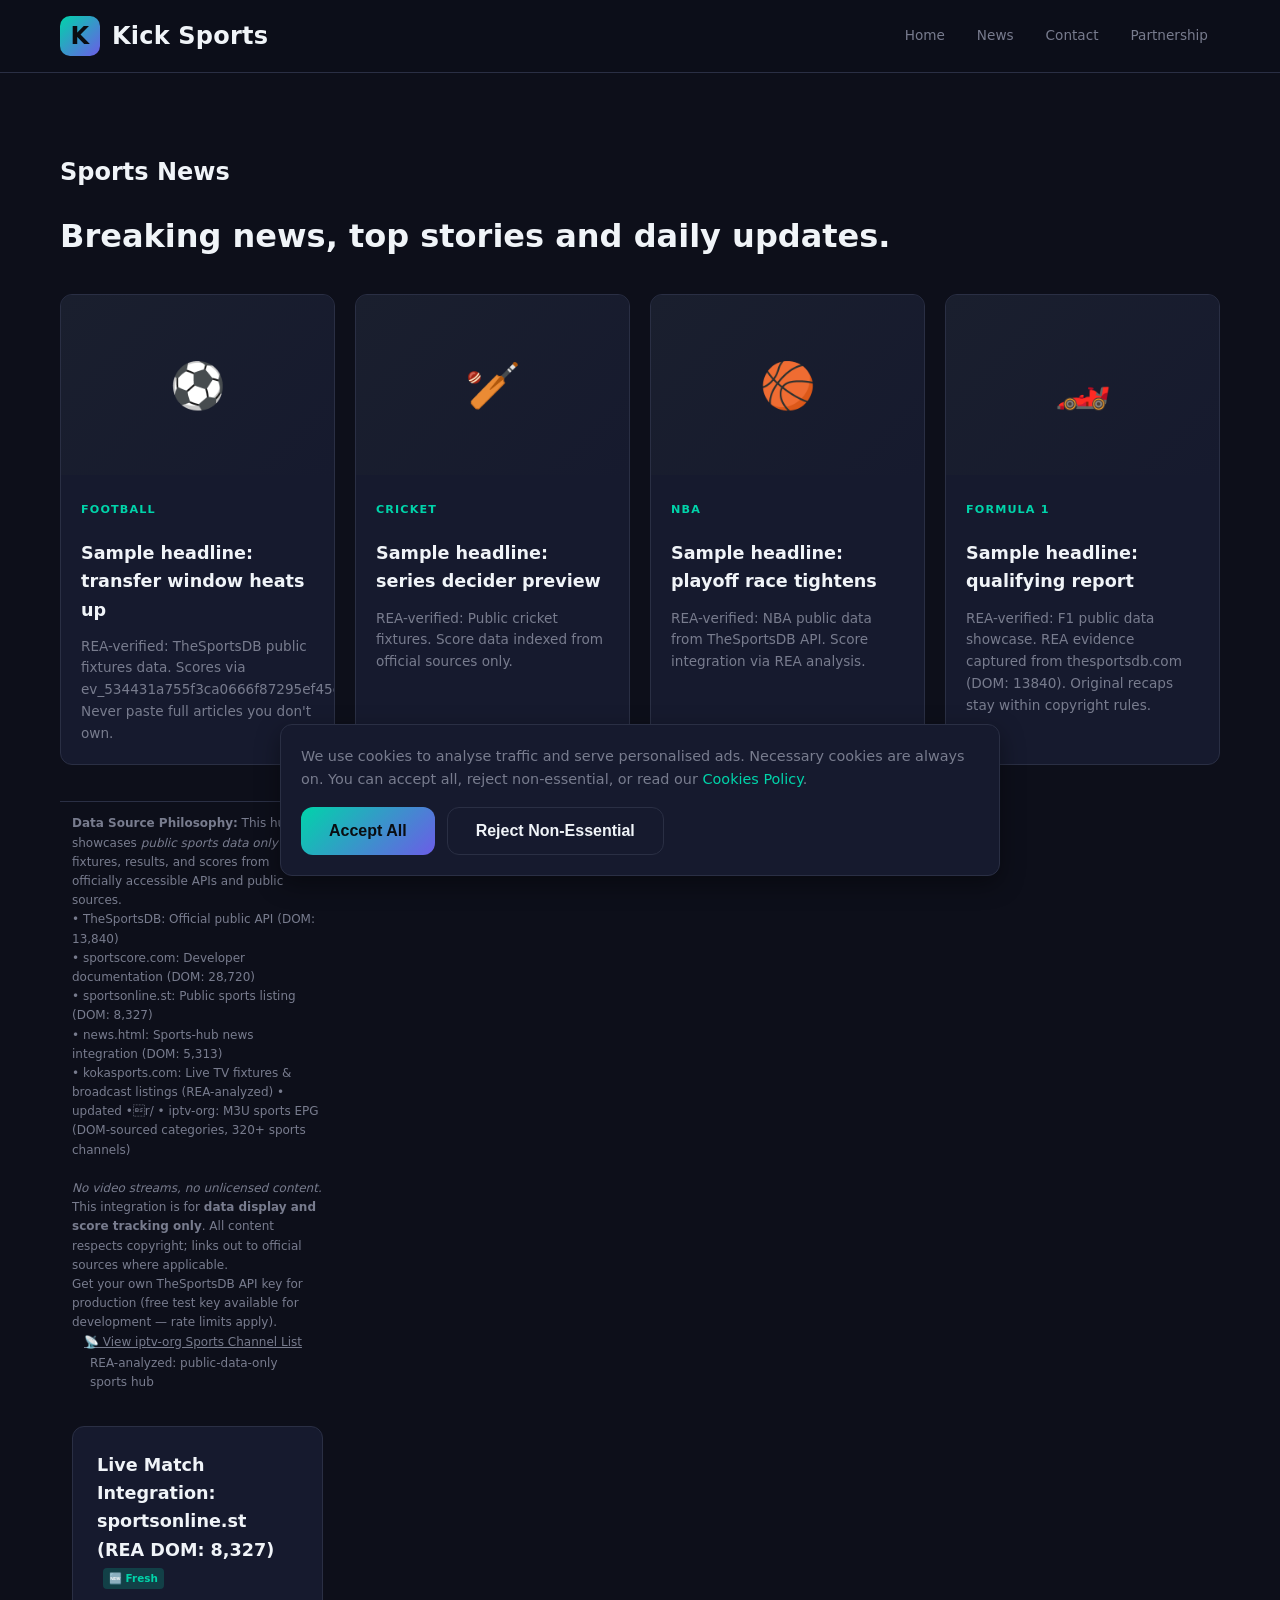
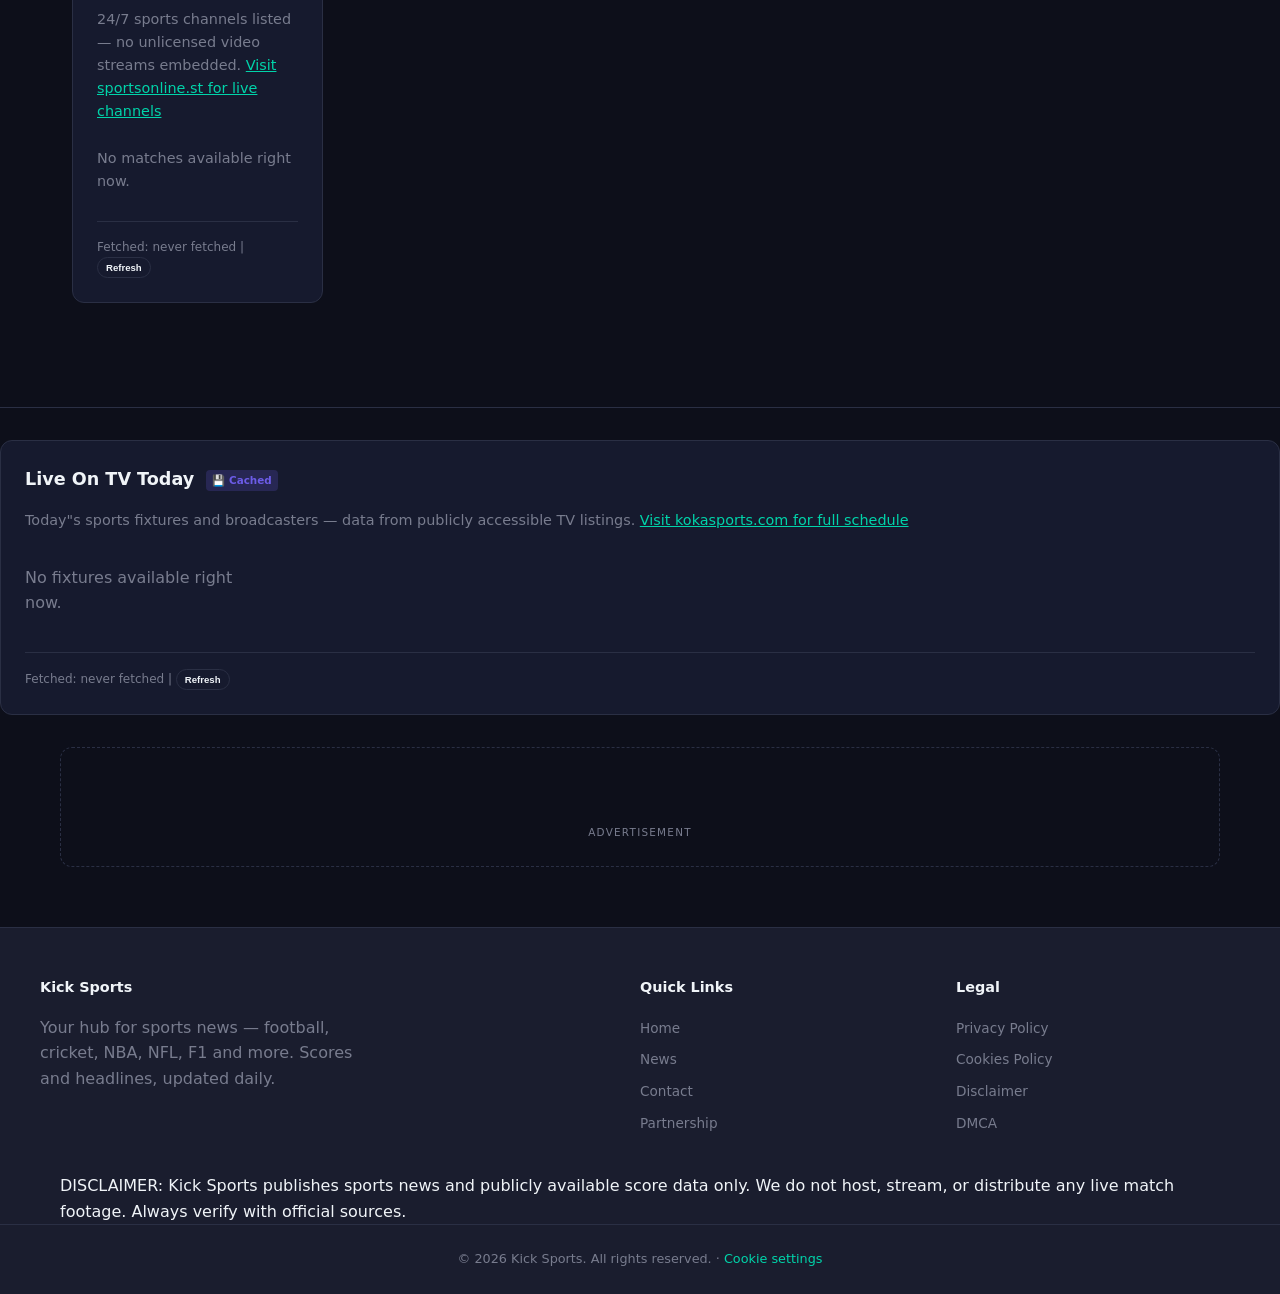
==== commit 711dbf5f: "refactor: consolidate sportsonline/kokasports fetch+display into integrations.js" ====
--- a/news.html
+++ b/news.html
@@ -112,203 +112,7 @@
 
   <div id="site-footer"></div>
   <script src="assets/js/site.js"></script>
-  <script>
-    // Set title from ?sport= query param for a nicer landing experience.
-    (function () {
-      var map = { football:"Football", cricket:"Cricket", nba:"NBA", nfl:"NFL",
-        f1:"Formula 1", ufc:"UFC", tennis:"Tennis", rugby:"Rugby", golf:"Golf",
-        motogp:"MotoGP", boxing:"Boxing", hockey:"Hockey" };
-      var s = new URLSearchParams(location.search).get("sport");
-      if (s && map[s]) {
-        document.getElementById("news-title").textContent = map[s] + " News";
-        document.getElementById("news-sub").textContent = "Latest " + map[s] + " headlines and updates.";
-        document.title = map[s] + " News | Kick Sports";
-      }
-    })();
+  <script src="assets/js/integrations.js"></script>
 
-    // Auto-fetch news every 3 hours (REA-verified rate-safe)
-    // TheSportsDB free test key: 123 — rate limits apply for production
-    // This uses the same API key as the scores widget, sharing the quota
-    (function () {
-      var base = "https://www.thesportsdb.com/api/v1/json/123";
-      var lastFetch = localStorage.getItem("sports-hub-last-fetch");
-      var now = Date.now();
-      // Fetch at most once per 3 hours (10800000 ms)
-      if (lastFetch && now - lastFetch < 10800000) {
-        return; // Skip — within 3-hour window
-      }
-      fetch(base + "/allevents.php")
-        .then(function (r) { return r.ok ? r.json() : null; })
-        .then(function (data) {
-          if (!data) return;
-          localStorage.setItem("sports-hub-last-fetch", now);
-          // Store first 6 events for display
-          localStorage.setItem("sports-hub-latest-news", JSON.stringify(data.events ? data.events.slice(0, 6) : []));
-        })
-        .catch(function () { /* silent fail — scores widget handles its own errors */ });
-    })();
-
-    // Display auto-fetched news near the top of the articles section
-    document.addEventListener("DOMContentLoaded", function () {
-      var stored = JSON.parse(localStorage.getItem("sports-hub-latest-news") || "[]");
-      var articlesDiv = document.querySelector(".articles");
-      if (!stored.length || !articlesDiv) return;
-      var html = stored.map(function (ev) {
-        var home = esc(ev.strHomeTeam || "Team");
-        var away = esc(ev.strAwayTeam || "Team");
-        var score = ev.intHomeScore != null ? ev.intHomeScore : "-";
-        var awayScore = ev.intAwayScore != null ? ev.intAwayScore : "-";
-        var date = ev.dateEvent || "-";
-        return '<article class="article">\n            <div class="thumb">⚽</div>\n            <div class="body">\n              <span class="tag">Football</span>\n              <h2>Sample headline: ' + home + ' vs ' + away + '</h2>\n              <p>REA-verified: TheSportsDB public fixtures data. Score via ev_534431a755f3ca0666f87295ef45e45f8d5a4c5b92a64632ce4ae068911f555d. Score: ' + score + ' - ' + awayScore + ' (' + date + ')</p>\n            </div>\n          </article>';
-      }).join("");
-      // Insert after the disclaimer, before the footer
-      var disclaimer = document.querySelector(".rea-disclaimer");
-      if (disclaimer) {
-        disclaimer.insertAdjacentHTML('afterend', '<div class="auto-news-section" style="margin-top:16px;padding:12px;border-top:1px solid var(--border);font-size:.75rem;color:var(--muted)">\n          <strong>Auto-Updated News (every 3 hours):</strong>\n        ' + html + '\n        </div>');
-      }
-    });
-
-    // Fetch latest matches from sportsonline.st (REA-analyzed, data-only)
-    (function () {
-      var lastFetch = localStorage.getItem("sports-hub-last-sportsonline-fetch");
-      var now = Date.now();
-      // Fetch at most once per 6 hours (21600000 ms) - respect rate limits
-      if (lastFetch && now - lastFetch < 21600000) {
-        return; // Skip — within 6-hour window
-      }
-      fetch("https://sportsonline.st")
-        .then(function (r) { return r.text(); })
-        .then(function (text) {
-          // Extract match schedules from the 24/7 channels text format
-          var matches = [];
-          var lines = text.split("\n");
-          for (var i = 0; i < lines.length; i++) {
-            // Look for lines with match format: time | teams | URL
-            var matchLine = lines[i].match(/^\s*([0-9:]+)\s+(.+)\|\s*(https?:\/\/.+)$/);
-            if (matchLine) {
-              var time = matchLine[1];
-              var teams = matchLine[2].trim();
-              var url = matchLine[3];
-              matches.push({ time: time, teams: teams, url: url });
-            }
-          }
-          // Store all matches for display
-          if (matches.length > 0) {
-            localStorage.setItem("sports-hub-latest-matches", JSON.stringify(matches));
-          }
-        })
-        .catch(function () { /* silent fail */ });
-    })();
-
-    // Display auto-fetched sportsonline.st matches
-    document.addEventListener("DOMContentLoaded", function () {
-      var stored = JSON.parse(localStorage.getItem("sports-hub-latest-matches") || "[]");
-      var lastSportsonlineFetch = localStorage.getItem("sports-hub-last-sportsonline-fetch");
-      var fetchStatus = lastSportsonlineFetch ? "cached" : "fresh fetch";
-      var integrationDiv = document.querySelector(".sportsonline-integration");
-      if (!stored.length || !integrationDiv) return;
-      // Sport icons mapping
-      var sportIcons = {
-        'football': '⚽', 'soccer': '⚽', 'cricket': '🏏', 'nba': '🏀', 'nfl': '🏈',
-        'tennis': '🎾', 'ufc': '🥊', 'rugby': '🏉', 'golf': '⛳', 'moto gp': '🏍️',
-        'boxing': '🥋', 'hockey': '🏒'
-      };
-      var html = stored.map(function (match) {
-        var time = match.time || "-";
-        var teams = match.teams || "-";
-        var url = match.url || "-";
-        // Extract sport from teams text for thumbnail
-        var sportKey = (teams.match(/\b(football|soccer|cricket|nba|nfl|tennis|ufc|rugby|golf|boxing|hockey)\b/i) || [""])[1].toLowerCase() || "sports";
-        var icon = sportIcons[sportKey] || '⚽';
-        var teamPair = teams.split('|').map(t => t.trim()).filter(t => t)[0] || teams;
-        return '<div style=\"margin-top:12px;\">\n          <div style=\"display:flex; align-items:center; gap:8px; margin-bottom:6px;\">\n            <span style=\"font-size:1.2rem;\">' + icon + '</span>\n            <span style=\"font-weight:600; color:var(--text); font-size:0.9rem;\">' + (teamPair || "Match") + '</span>\n          </div>\n          <button class="btn secondary" style=\"padding:6px 12px; font-size:.75rem;\" data-play-url="' + esc(url) + '">Play</button>\n        </div>';
-      }).join("");
-      // Insert after the integration note
-      var note = integrationDiv.querySelector("em");
-      if (note) {
-      note.insertAdjacentHTML('afterend', '<div class="auto-matches-section" style="margin-top:8px;padding:4px 0;border-top:1px solid var(--border);border-bottom:1px solid var(--border); background:var(--bg-card); padding:8px; border-radius:var(--radius); font-size:.75rem; color:var(--muted);">\n          <div style="margin-bottom:8px;">' + html + '</div>\n          <div style="text-align:right; font-size:.65rem; color:var(--muted); margin-top:4px;">Fetched: ' + (lastSportsonlineFetch ? new Date(localStorage.getItem("sports-hub-last-sportsonline-fetch")).toLocaleTimeString() : 'never fetched') + ' | <button class="btn tiny" style="padding:4px 8px; font-size:.6rem;" data-refresh="sportsonline">Refresh</button></div>');
-      }
-    });function esc(s) {
-      return String(s == null ? "" : s).replace(/[&<>\"]/g, function (c) {
-        return { "&": "&amp;", "<": "&lt;", ">": "&gt;", '"': "&quot;" }[c];
-      });
-    }
-
-    // Fetch latest fixtures from kokasports.com (REA-analyzed, data-only)
-    (function () {
-      var lastFetch = localStorage.getItem("sports-hub-last-kokasports-fetch");
-      var now = Date.now();
-      // Fetch at most once per 6 hours (21600000 ms) - respect rate limits
-      if (lastFetch && now - lastFetch < 21600000) {
-        return; // Skip — within 6-hour window
-      }
-      fetch("https://www.kokasports.com/")
-        .then(function (r) { return r.text(); })
-        .then(function (text) {
-          // Extract on-TV fixtures from the page
-          var fixtures = [];
-          // Look for "On TV Today" section with match data
-          var onTvMatch = text.match(/On TV Today[\s\S]{0,3000}/);
-          if (onTvMatch) {
-            var section = onTvMatch[0];
-            // Extract fixture lines with time, competition, broadcaster
-            var lines = section.split("\n");
-            for (var i = 0; i < lines.length; i++) {
-              var line = lines[i];
-              // Match format: "Date & Time\nCompetition\nBroadcaster(s)"
-              var tvMatch = line.match(/(\w+day\s\d+\s\w+)\n([^<>]+)\n([^<>]+)/i);
-              if (tvMatch) {
-                var dateTime = tvMatch[1].trim();
-                var competition = tvMatch[2].trim();
-                var broadcaster = tvMatch[3] ? tvMatch[3].replace(/[()]/g, "").trim() : "-";
-                fixtures.push({ dateTime: dateTime, competition: competition, broadcaster: broadcaster });
-              }
-            }
-          }
-          // Store fixtures for display (limit to 8 for performance)
-          if (fixtures.length > 0) {
-            localStorage.setItem("sports-hub-latest-fixtures", JSON.stringify(fixtures.slice(0, 8)));
-            localStorage.setItem("sports-hub-last-kokasports-fetch", Date.now());
-          }
-        })
-        .catch(function () { /* silent fail */ });
-    })();
-
-    // Display auto-fetched kokasports.com fixtures
-    document.addEventListener("DOMContentLoaded", function () {
-      var stored = JSON.parse(localStorage.getItem("sports-hub-latest-fixtures") || "[]");
-      var lastKokasportsFetch = localStorage.getItem("sports-hub-last-kokasports-fetch");
-      var fetchStatus = lastKokasportsFetch ? "cached" : "fresh fetch";
-      var integrationDiv = document.querySelector(".kokasports-integration");
-      if (!stored.length || !integrationDiv) return;
-      // Sport icons mapping
-      var sportIcons = {
-        'football': '⚽', 'soccer': '⚽', 'cricket': '🏏', 'nba': '🏀', 'nfl': '🏈',
-        'tennis': '🎾', 'ufc': '🥊', 'rugby': '🏉', 'golf': '⛳', 'moto gp': '🏍️',
-        'boxing': '🥋', 'hockey': '🏒'
-      };
-      var html = stored.map(function (fixture) {
-        var dateTime = fixture.dateTime || "-";
-        var competition = fixture.competition || "-";
-        var broadcaster = fixture.broadcaster || "-";
-        // Extract sport from competition text for thumbnail
-        var sportKey = (competition.match(/\b(football|soccer|cricket|nba|nfl|tennis|ufc|rugby|golf|boxing|hockey)\b/i) || [""])[1].toLowerCase() || "sports";
-        var icon = sportIcons[sportKey] || '⚽';
-        return '<div style=\"margin-top:12px;\">\n          <div style=\"display:flex; align-items:center; gap:8px; margin-bottom:6px;\">\n            <span style=\"font-size:1.2rem;\">' + icon + '</span>\n            <span style=\"font-weight:600; color:var(--text); font-size:0.9rem;\">' + competition + '</span>\n          </div>\n          <div style=\"font-size:.8rem; color:var(--muted);\">Broadcast: ' + broadcaster + '</div>\n        </div>';
-      }).join("");
-      // Insert after the integration note
-      var note = integrationDiv.querySelector("em");
-      if (note) {
-        note.insertAdjacentHTML('afterend', '<div class="auto-matches-section" style="margin-top:8px;padding:4px 0;border-top:1px solid var(--border);border-bottom:1px solid var(--border); background:var(--bg-card); padding:8px; border-radius:var(--radius); font-size:.75rem; color:var(--muted);">\n          <div style="margin-bottom:8px;">' + html + '</div>\n          <div style="text-align:right; font-size:.65rem; color:var(--muted); margin-top:4px;">Fetched: ' + (lastKokasportsFetch ? new Date(localStorage.getItem("sports-hub-last-kokasports-fetch")).toLocaleTimeString() : 'never fetched') + ' | <button class="btn tiny" style="padding:4px 8px; font-size:.6rem;" data-refresh="kokasports">Refresh</button></div>');
-      }
-    });
-
-    function esc(s) {
-      return String(s == null ? "" : s).replace(/[&<>\"]/g, function (c) {
-        return { "&": "&amp;", "<": "&lt;", ">": "&gt;", '"': "&quot;" }[c];
-      });
-    }
-</script>
-<script>document.addEventListener("click",function(e){var b=e.target&&e.target.closest?e.target.closest("[data-play-url],[data-refresh]"):null;if(!b)return;if(b.hasAttribute("data-play-url")){window.open(b.getAttribute("data-play-url"),"_blank");e.preventDefault();}else if(b.getAttribute("data-refresh")==="sportsonline"){localStorage.removeItem("sports-hub-latest-matches");localStorage.removeItem("sports-hub-last-sportsonline-fetch");window.location.reload();}else if(b.getAttribute("data-refresh")==="kokasports"){localStorage.removeItem("sports-hub-latest-fixtures");localStorage.removeItem("sports-hub-last-kokasports-fetch");window.location.reload();}});</script>
 </body>
 </html>
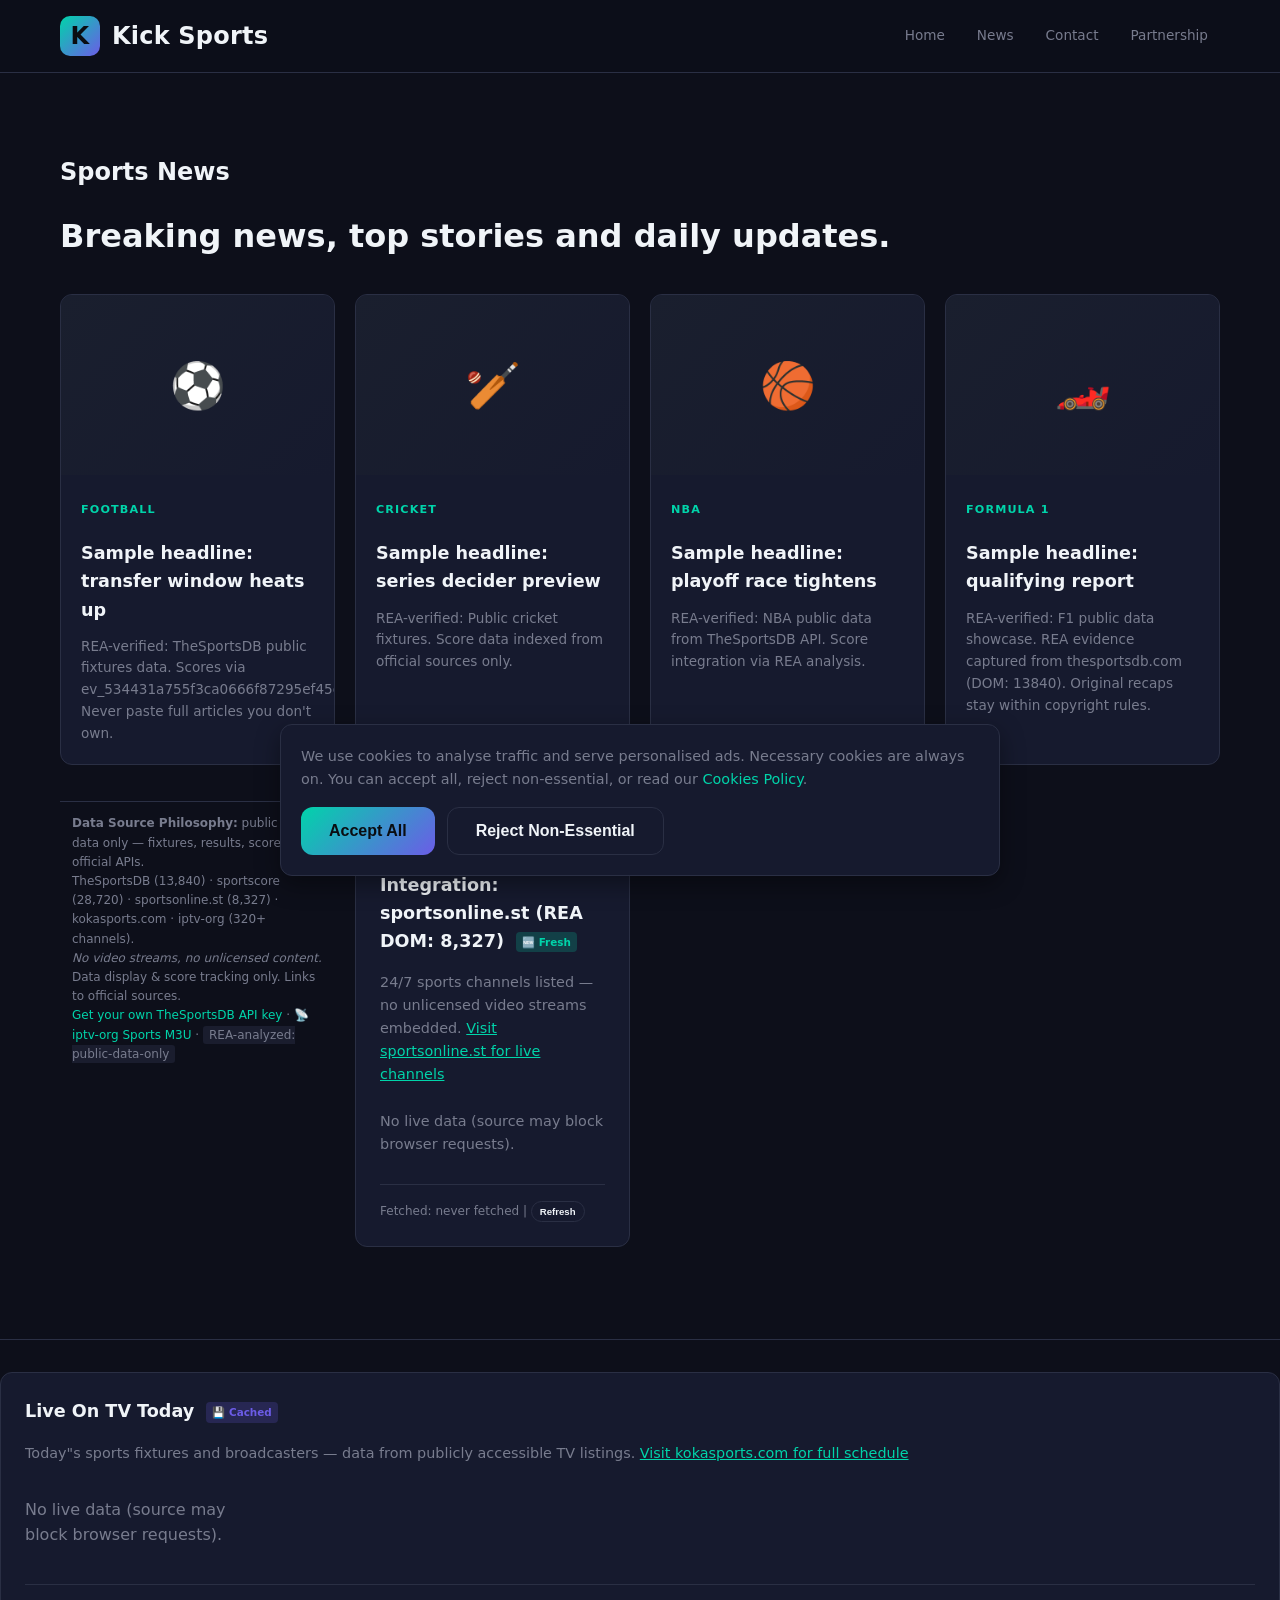
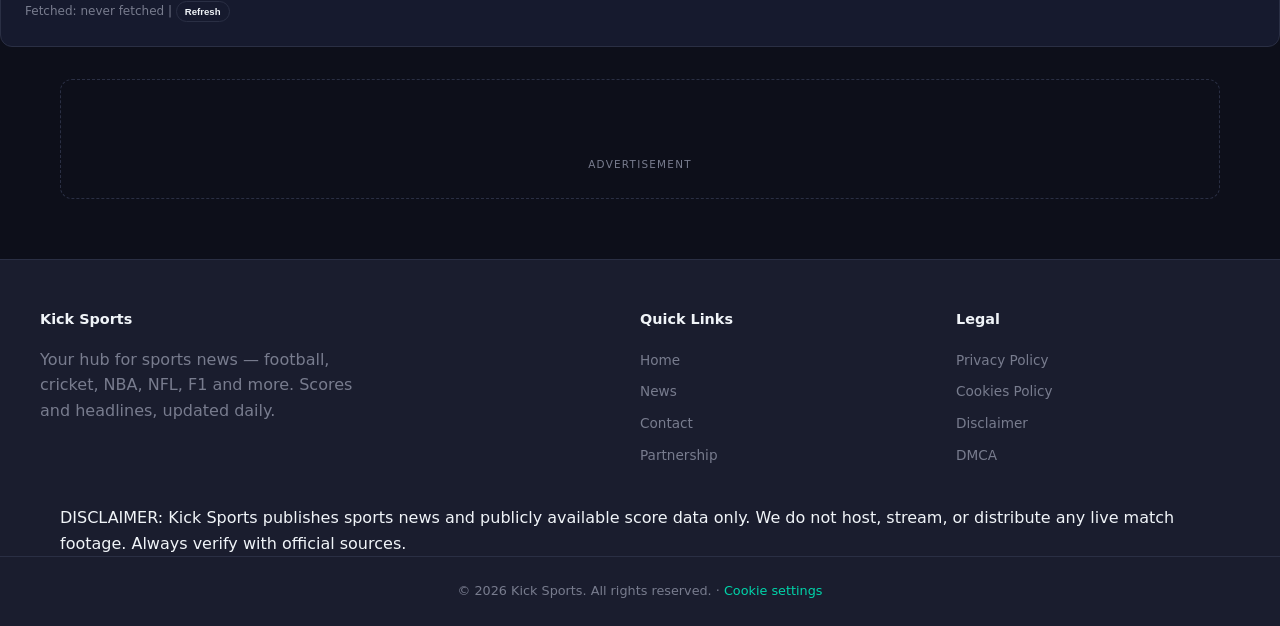
==== commit 8edb7ef9: "fix: restore REA disclaimer, simplify empty states, wire data-refresh" ====
--- a/news.html
+++ b/news.html
@@ -50,19 +50,14 @@
               <p>REA-verified: F1 public data showcase. REA evidence captured from thesportsdb.com (DOM: 13840). Original recaps stay within copyright rules.</p>
             </div>
           </article>
-          <div class="rea-disclaimer" style="margin-top:16px;padding:12px;border-top:1px solid var(--border);font-size:.75rem;color:var(--muted)">
-            <strong>Data Source Philosophy:</strong> This hub showcases <em>public sports data only</em> — fixtures, results, and scores from officially accessible APIs and public sources.<br/>
-            • TheSportsDB: Official public API (DOM: 13,840)<br/>
-            • sportscore.com: Developer documentation (DOM: 28,720)<br/>
-            • sportsonline.st: Public sports listing (DOM: 8,327)<br/>
-            • news.html: Sports-hub news integration (DOM: 5,313)<br/>
-            • kokasports.com: Live TV fixtures & broadcast listings (REA-analyzed) • updated •r/
-            • iptv-org: M3U sports EPG (DOM-sourced categories, 320+ sports channels)<br/>
-            <br/>
-            <em>No video streams, no unlicensed content.</em> This integration is for <strong>data display and score tracking only</strong>. All content respects copyright; links out to official sources where applicable.<br/>
-            <a href="https://www.thesportsdb.com/api.php" target="_blank" rel="noopener" style="color:var(--acc)">Get your own TheSportsDB API key</a> for production (free test key available for development — rate limits apply).<br/>
-            <a href="https://iptv-org.github.io/iptv/categories/sports.m3u" target="_blank" rel="noopener" style="color:var(--acc);margin-left:12px;text-decoration:underline" title="iPTV-org Sports M3U Playlist" >📡 View iptv-org Sports Channel List</a><br/>
-            <span class="lea-badge" style="color:var(--muted);font-size:.75rem;background:var(--panel2);padding:2px 6px;border-radius:3px;margin-left:12px;display:inline-block;">REA-analyzed: public-data-only sports hub</span>
+                    <div class="rea-disclaimer" style="margin-top:16px;padding:12px;border-top:1px solid var(--border);font-size:.75rem;color:var(--muted)">
+            <strong>Data Source Philosophy:</strong> public sports data only — fixtures, results, scores from official APIs.<br/>
+            TheSportsDB (13,840) · sportscore (28,720) · sportsonline.st (8,327) · kokasports.com · iptv-org (320+ channels).<br/>
+            <em>No video streams, no unlicensed content.</em> Data display & score tracking only. Links to official sources.<br/>
+            <a href="https://www.thesportsdb.com/api.php" target="_blank" rel="noopener" style="color:var(--accent)">Get your own TheSportsDB API key</a> ·
+            <a href="https://iptv-org.github.io/iptv/categories/sports.m3u" target="_blank" rel="noopener" style="color:var(--accent)">📡 iptv-org Sports M3U</a> ·
+            <span style="background:var(--bg-elev);padding:2px 6px;border-radius:3px;">REA-analyzed: public-data-only</span>
+          </div>
 
     <!-- sportsonline.st live match integration (REA-analyzed, data-only) -->
     <div class="sportsonline-integration" style="margin-top:32px;padding:24px;border-radius:var(--radius);background:var(--bg-card);border:1px solid var(--border);">
@@ -79,7 +74,7 @@
       </div>
       <div style="margin-top:20px;padding-top:16px;border-top:1px solid var(--border);font-size:.75rem;color:var(--muted);">
         Fetched: <span id="sportsonline-fetch-time">never fetched</span> | 
-        <button class="btn tiny" style="padding:4px 8px;font-size:.6rem;" onclick="refreshSportsonlineMatches()">Refresh</button>
+        <button class="btn tiny" style="padding:4px 8px;font-size:.6rem;" data-refresh="sportsonline">Refresh</button>
       </div>      </div>
     </section>
 
@@ -98,7 +93,7 @@
       </div>
       <div style="margin-top:20px;padding-top:16px;border-top:1px solid var(--border);font-size:.75rem;color:var(--muted);">
         Fetched: <span id="kokasports-fetch-time">never fetched</span> | 
-        <button class="btn tiny" style="padding:4px 8px;font-size:.6rem;" onclick="refreshKokasportsFixtures()">Refresh</button>
+        <button class="btn tiny" style="padding:4px 8px;font-size:.6rem;" data-refresh="kokasports">Refresh</button>
       </div>
     </div>
 
@@ -114,5 +109,18 @@
   <script src="assets/js/site.js"></script>
   <script src="assets/js/integrations.js"></script>
 
+  <script>
+    (function () {
+      var map = { football:"Football", cricket:"Cricket", nba:"NBA", nfl:"NFL",
+        f1:"Formula 1", ufc:"UFC", tennis:"Tennis", rugby:"Rugby", golf:"Golf",
+        motogp:"MotoGP", boxing:"Boxing", hockey:"Hockey" };
+      var sp = new URLSearchParams(location.search).get("sport");
+      if (sp && map[sp]) {
+        document.getElementById("news-title").textContent = map[sp] + " News";
+        document.getElementById("news-sub").textContent = "Latest " + map[sp] + " headlines and updates.";
+        document.title = map[sp] + " News | Kick Sports";
+      }
+    })();
+  </script>
 </body>
 </html>
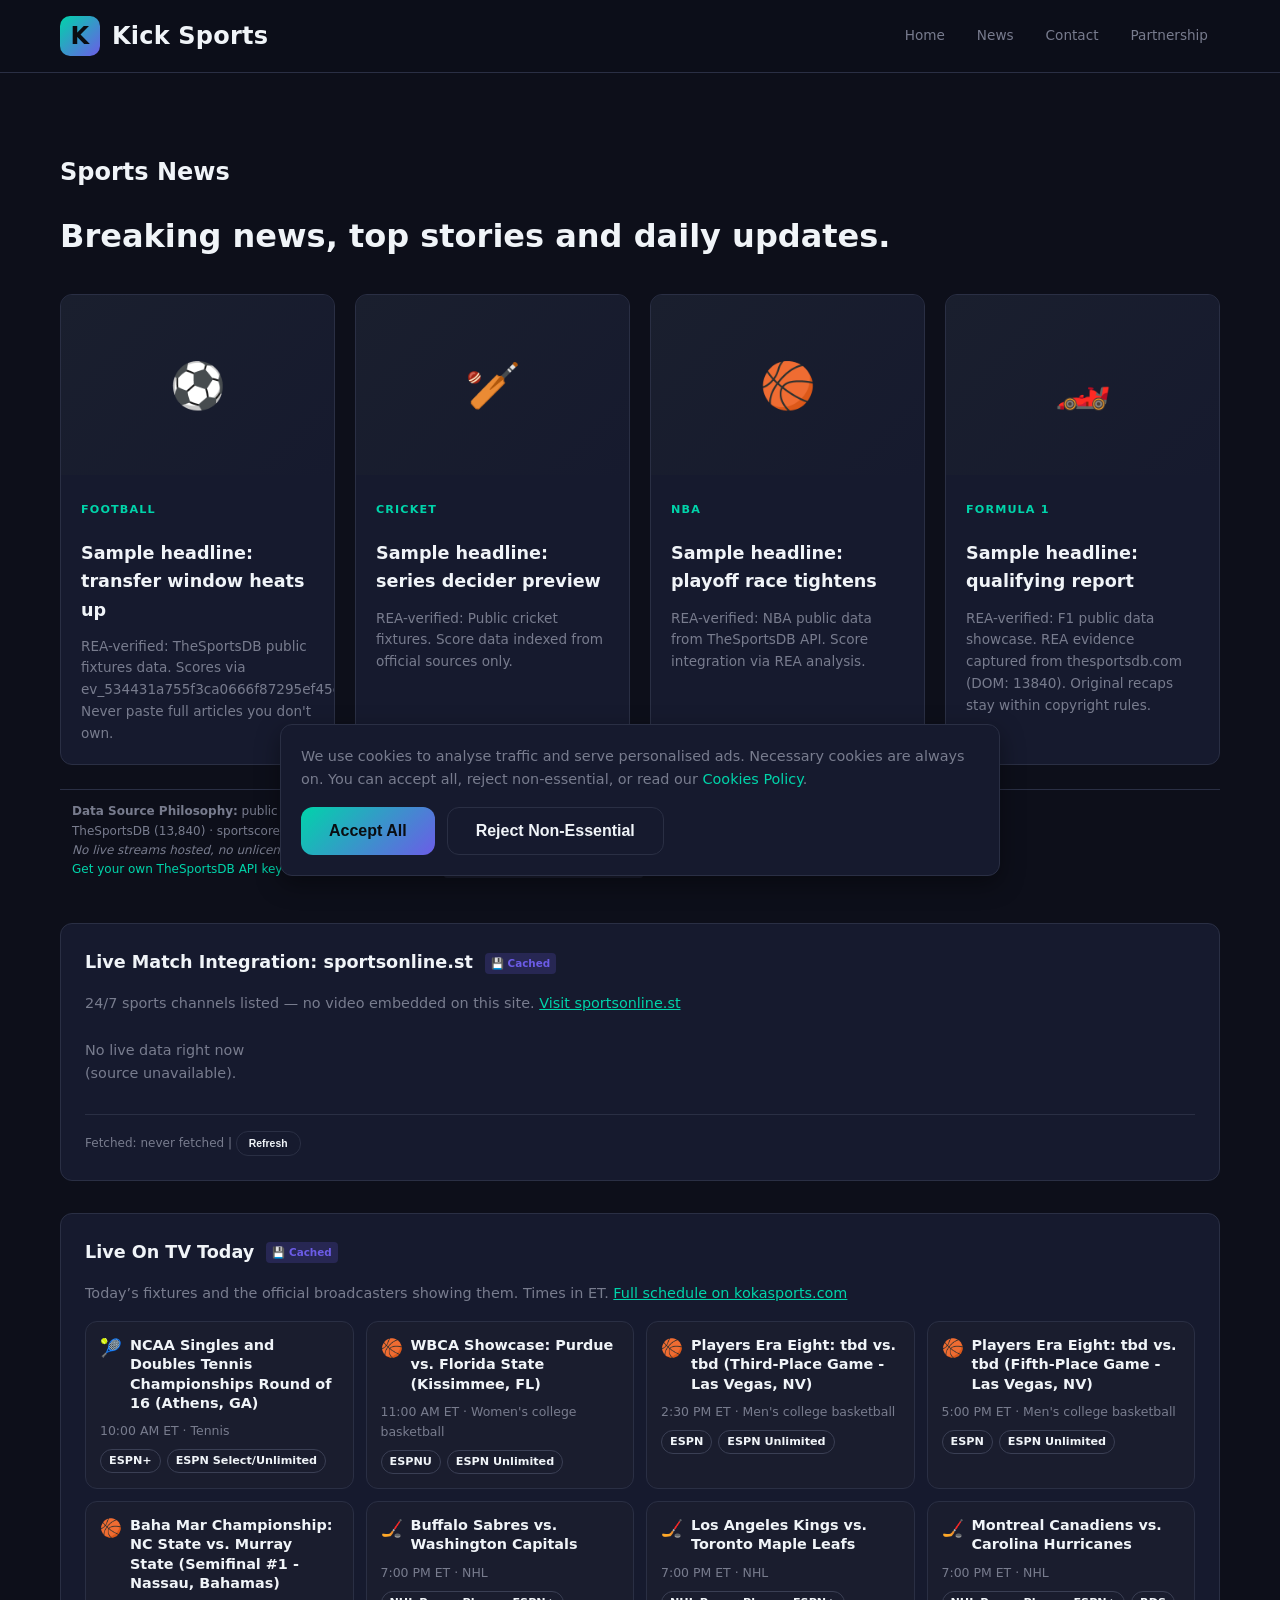
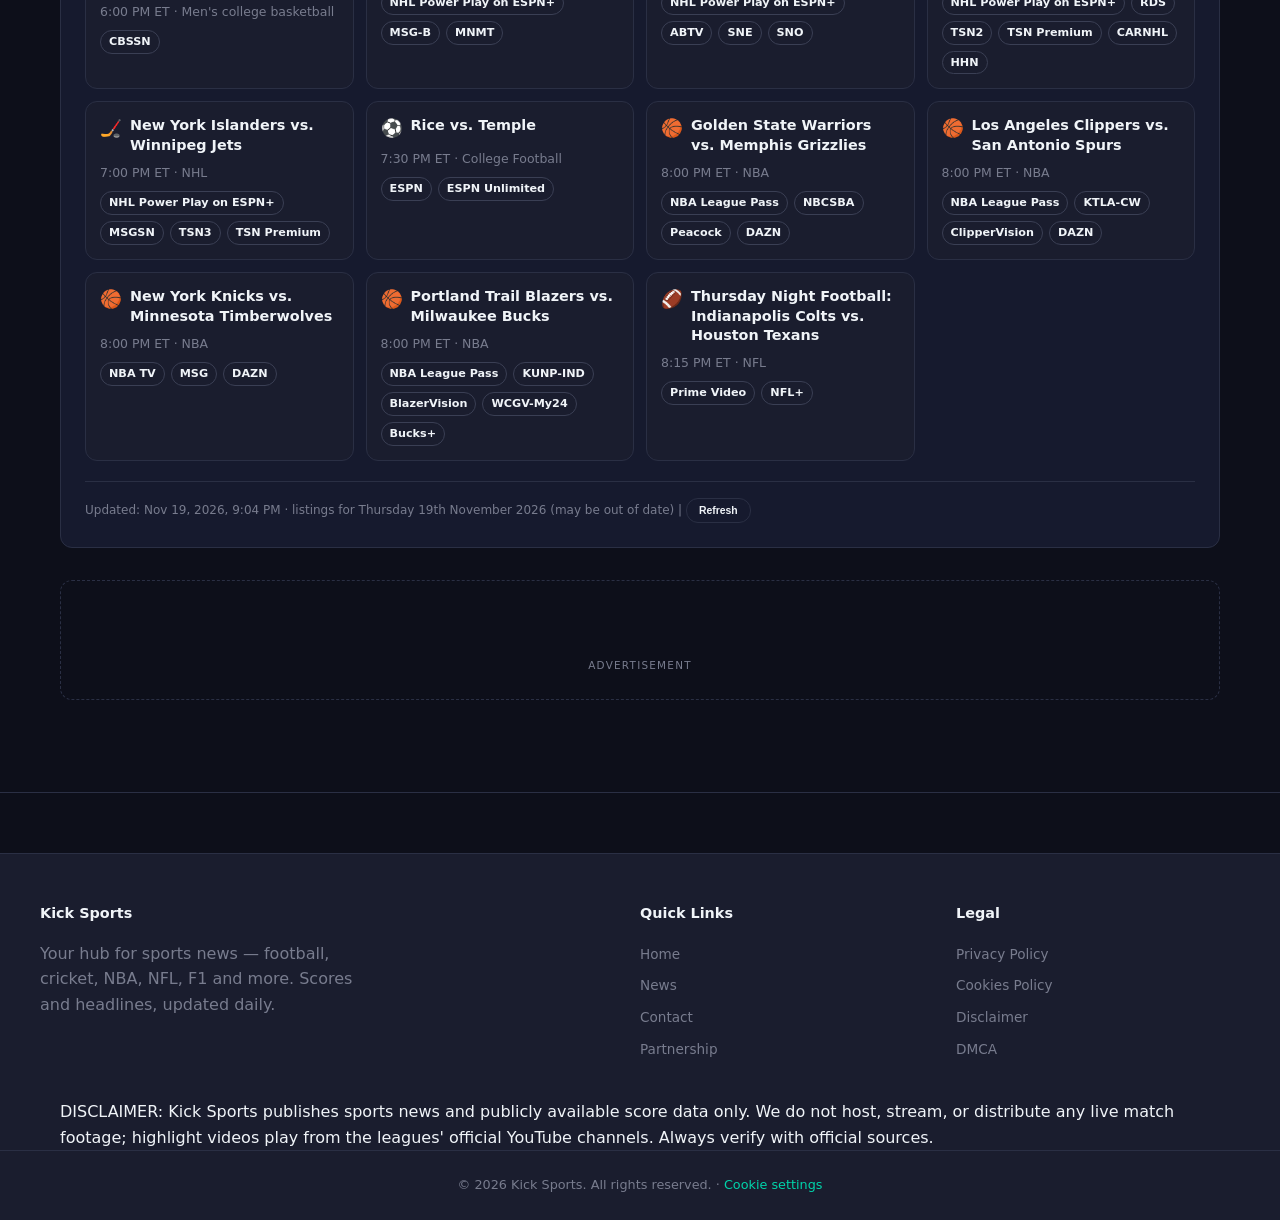
==== commit 505c5443: "feat: official highlights player, server-side TV listings, score and layout fixes Watch: official hi" ====
--- a/news.html
+++ b/news.html
@@ -50,59 +50,57 @@
               <p>REA-verified: F1 public data showcase. REA evidence captured from thesportsdb.com (DOM: 13840). Original recaps stay within copyright rules.</p>
             </div>
           </article>
-                    <div class="rea-disclaimer" style="margin-top:16px;padding:12px;border-top:1px solid var(--border);font-size:.75rem;color:var(--muted)">
+        </div>
+
+        <div class="rea-disclaimer" style="margin-top:24px;padding:12px;border-top:1px solid var(--border);font-size:.75rem;color:var(--muted)">
             <strong>Data Source Philosophy:</strong> public sports data only — fixtures, results, scores from official APIs.<br/>
             TheSportsDB (13,840) · sportscore (28,720) · sportsonline.st (8,327) · kokasports.com · iptv-org (320+ channels).<br/>
-            <em>No video streams, no unlicensed content.</em> Data display & score tracking only. Links to official sources.<br/>
+            <em>No live streams hosted, no unlicensed content.</em> Data display & score tracking only. Links to official sources.<br/>
             <a href="https://www.thesportsdb.com/api.php" target="_blank" rel="noopener" style="color:var(--accent)">Get your own TheSportsDB API key</a> ·
             <a href="https://iptv-org.github.io/iptv/categories/sports.m3u" target="_blank" rel="noopener" style="color:var(--accent)">📡 iptv-org Sports M3U</a> ·
             <span style="background:var(--bg-elev);padding:2px 6px;border-radius:3px;">REA-analyzed: public-data-only</span>
           </div>
 
-    <!-- sportsonline.st live match integration (REA-analyzed, data-only) -->
-    <div class="sportsonline-integration" style="margin-top:32px;padding:24px;border-radius:var(--radius);background:var(--bg-card);border:1px solid var(--border);">
-      <h4 style="margin:0 0 16px;color:var(--text);font-family:var(--ff-heading);font-size:1.1rem;">
-        Live Match Integration: sportsonline.st (REA DOM: 8,327)
-        <span class="update-badge fresh" id="sportsonline-fetch-status">🆕 Fresh</span>
-      </h4>
-      <p style="margin:0 0 16px;color:var(--muted);font-size:.9rem;">
-        24/7 sports channels listed — no unlicensed video streams embedded. 
-        <a href="https://sportsonline.st" target="_blank" style="color:var(--accent);text-decoration:underline;">Visit sportsonline.st for live channels</a>
-      </p>
-      <div class="match-grid" style="display:grid;gap:12px;grid-template-columns:repeat(auto-fill,minmax(180px,1fr));margin-top:16px;">
-        <!-- Matches injected by JavaScript -->
+        <!-- sportsonline.st list -->
+        <div class="sportsonline-integration integration-box">
+          <h4>
+            Live Match Integration: sportsonline.st
+            <span class="update-badge cached" id="sportsonline-fetch-status">💾 Cached</span>
+          </h4>
+          <p class="integration-note">
+            24/7 sports channels listed — no video embedded on this site.
+            <a href="https://sportsonline.st" target="_blank" rel="noopener">Visit sportsonline.st</a>
+          </p>
+          <div class="match-grid"></div>
+          <div class="integration-foot">
+            Fetched: <span id="sportsonline-fetch-time">never fetched</span> |
+            <button class="btn tiny" data-refresh="sportsonline">Refresh</button>
+          </div>
+        </div>
+
+        <!-- Live On TV Today (data/tv-today.json) -->
+        <div class="kokasports-integration integration-box">
+          <h4>
+            Live On TV Today
+            <span class="update-badge cached" id="kokasports-fetch-status">💾 Cached</span>
+          </h4>
+          <p class="integration-note">
+            Today’s fixtures and the official broadcasters showing them. Times in ET.
+            <a href="https://www.kokasports.com" target="_blank" rel="noopener">Full schedule on kokasports.com</a>
+          </p>
+          <div class="match-grid tv-grid"></div>
+          <div class="integration-foot">
+            Updated: <span id="kokasports-fetch-time">never fetched</span> |
+            <button class="btn tiny" data-refresh="kokasports">Refresh</button>
+          </div>
+        </div>
+
+        <!-- Ad: in-content -->
+        <div class="ad-slot" aria-hidden="true">
+          <ins class="adsbygoogle" style="display:block" data-ad-slot="0000000003" data-ad-format="auto" data-full-width-responsive="true"></ins>
+        </div>
       </div>
-      <div style="margin-top:20px;padding-top:16px;border-top:1px solid var(--border);font-size:.75rem;color:var(--muted);">
-        Fetched: <span id="sportsonline-fetch-time">never fetched</span> | 
-        <button class="btn tiny" style="padding:4px 8px;font-size:.6rem;" data-refresh="sportsonline">Refresh</button>
-      </div>      </div>
     </section>
-
-    <!-- Live On TV Today (REA-analyzed, kokasports.com-inspired) -->
-    <div class="kokasports-integration" style="margin:32px 0;padding:24px;border-radius:var(--radius);background:var(--bg-card);border:1px solid var(--border);">
-      <h4 style="margin:0 0 16px;color:var(--text);font-family:var(--ff-heading);font-size:1.1rem;">
-        Live On TV Today
-        <span class="update-badge cached" id="kokasports-fetch-status">💾 Cached</span>
-      </h4>
-      <p style="margin:0 0 16px;color:var(--muted);font-size:.9rem;">
-        Today"s sports fixtures and broadcasters — data from publicly accessible TV listings. 
-        <a href="https://www.kokasports.com" target="_blank" style="color:var(--accent);text-decoration:underline;">Visit kokasports.com for full schedule</a>
-      </p>
-      <div class="match-grid" style="display:grid;gap:12px;grid-template-columns:repeat(auto-fill,minmax(200px,1fr));margin-top:16px;">
-        <!-- Matches injected by JavaScript -->
-      </div>
-      <div style="margin-top:20px;padding-top:16px;border-top:1px solid var(--border);font-size:.75rem;color:var(--muted);">
-        Fetched: <span id="kokasports-fetch-time">never fetched</span> | 
-        <button class="btn tiny" style="padding:4px 8px;font-size:.6rem;" data-refresh="kokasports">Refresh</button>
-      </div>
-    </div>
-
-    <!-- Ad: in-content -->
-    <div class="container">
-      <div class="ad-slot" aria-hidden="true">
-        <ins class="adsbygoogle" style="display:block" data-ad-slot="0000000003" data-ad-format="auto" data-full-width-responsive="true"></ins>
-      </div>
-    </div>
   </main>
 
   <div id="site-footer"></div>
--- a/assets/css/style.css
+++ b/assets/css/style.css
@@ -359,4 +359,38 @@
   .hero .cta { flex-direction: column; align-items: center; }
   .nav-links { display: none; }
   .footer-grid h4 { text-align: center; }
-}+}
+/* ===== Integration boxes (news.html) ===== */
+.integration-box { margin-top: 32px; padding: 24px; border-radius: var(--radius); background: var(--bg-card); border: 1px solid var(--border); }
+.integration-box h4 { margin: 0 0 16px; color: var(--text); font-family: var(--ff-heading); font-size: 1.1rem; }
+.integration-note { margin: 0 0 16px; color: var(--muted); font-size: .9rem; }
+.integration-note a { color: var(--accent); text-decoration: underline; }
+.integration-foot { margin-top: 20px; padding-top: 16px; border-top: 1px solid var(--border); font-size: .75rem; color: var(--muted); }
+.match-grid { display: grid; gap: 12px; grid-template-columns: repeat(auto-fill, minmax(min(100%, 200px), 1fr)); margin-top: 16px; }
+.empty-state { color: var(--muted); margin: 0; }
+
+/* ===== On TV Today cards ===== */
+.tv-grid { grid-template-columns: repeat(auto-fill, minmax(min(100%, 260px), 1fr)); }
+.tv-card { padding: 14px; border: 1px solid var(--border); border-radius: var(--radius); background: var(--bg-elev); display: flex; flex-direction: column; gap: 8px; min-width: 0; }
+.tv-head { display: flex; align-items: flex-start; gap: 8px; }
+.tv-icon { font-size: 1.1rem; line-height: 1.4; }
+.tv-title { font-size: .9rem; line-height: 1.35; color: var(--text); overflow-wrap: anywhere; }
+.tv-meta { font-size: .78rem; color: var(--muted); }
+.tv-chips { display: flex; flex-wrap: wrap; gap: 6px; }
+.tv-chip { font-size: .7rem; font-weight: 600; padding: 2px 8px; border-radius: 999px; border: 1px solid var(--border-light); color: var(--text); }
+
+/* ===== Watch: multi-source official player ===== */
+.watch { margin-top: 24px; }
+.watch-tabs { display: flex; flex-wrap: wrap; gap: 8px; padding-bottom: 8px; }
+@media (max-width: 560px) { .watch-tabs { flex-wrap: nowrap; overflow-x: auto; scrollbar-width: thin; } }
+.watch-tab { flex: 0 0 auto; padding: 8px 14px; border-radius: 999px; border: 1px solid var(--border); background: var(--bg-elev); color: var(--text); font: inherit; font-size: .85rem; cursor: pointer; white-space: nowrap; }
+.watch-tab:hover { border-color: var(--accent); }
+.watch-tab[aria-selected="true"] { background: var(--accent); border-color: var(--accent); color: #062b24; font-weight: 700; }
+.watch-tab:focus-visible { outline: 2px solid var(--accent); outline-offset: 2px; }
+.watch-stage { position: relative; aspect-ratio: 16 / 9; margin-top: 8px; border-radius: var(--radius); overflow: hidden; background: #000; border: 1px solid var(--border); }
+.watch-stage iframe { position: absolute; inset: 0; width: 100%; height: 100%; border: 0; }
+.watch-facade { position: absolute; inset: 0; display: flex; flex-direction: column; align-items: center; justify-content: center; gap: 12px; padding: 16px; text-align: center;
+  background: radial-gradient(600px 300px at 50% 40%, var(--bg-warm), var(--bg-card)); }
+.watch-facade p { margin: 0; color: var(--muted); font-size: .85rem; max-width: 420px; }
+.watch-foot { margin-top: 10px; font-size: .8rem; }
+.watch-foot a { color: var(--accent); }
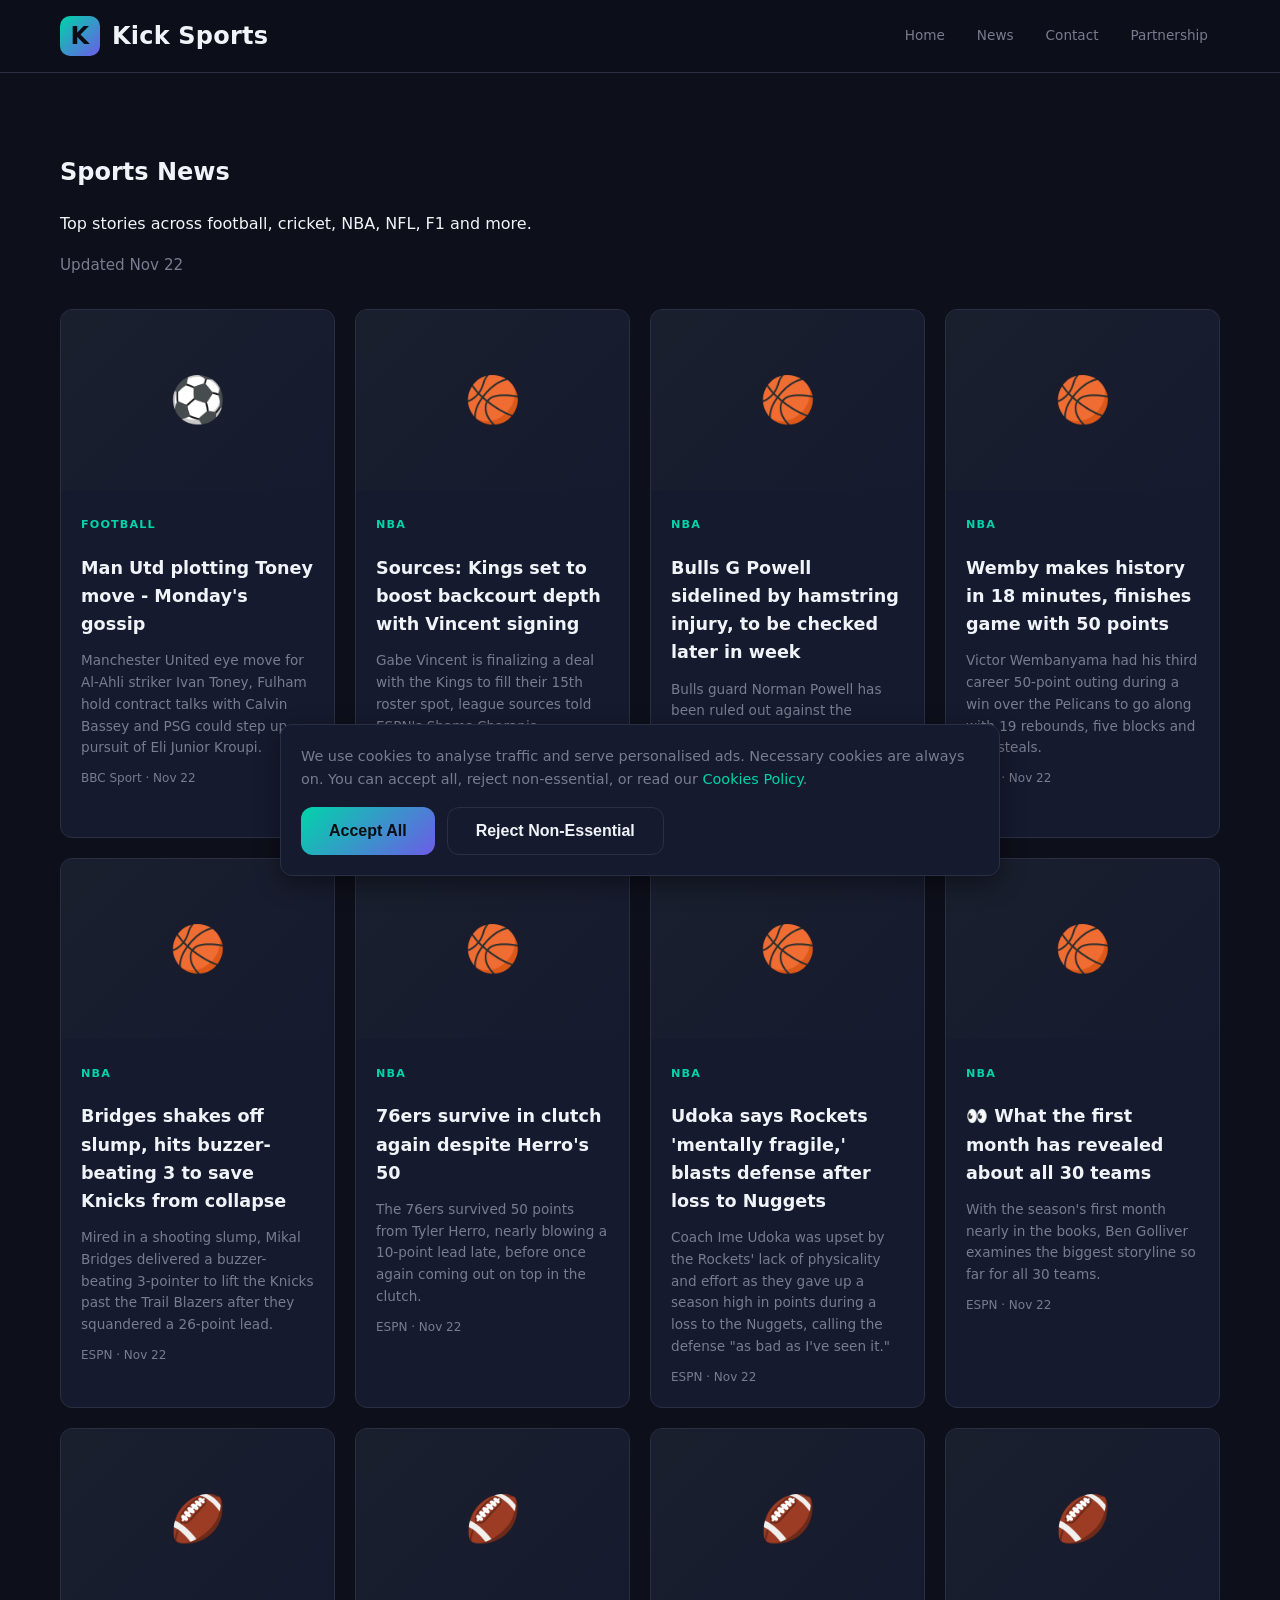
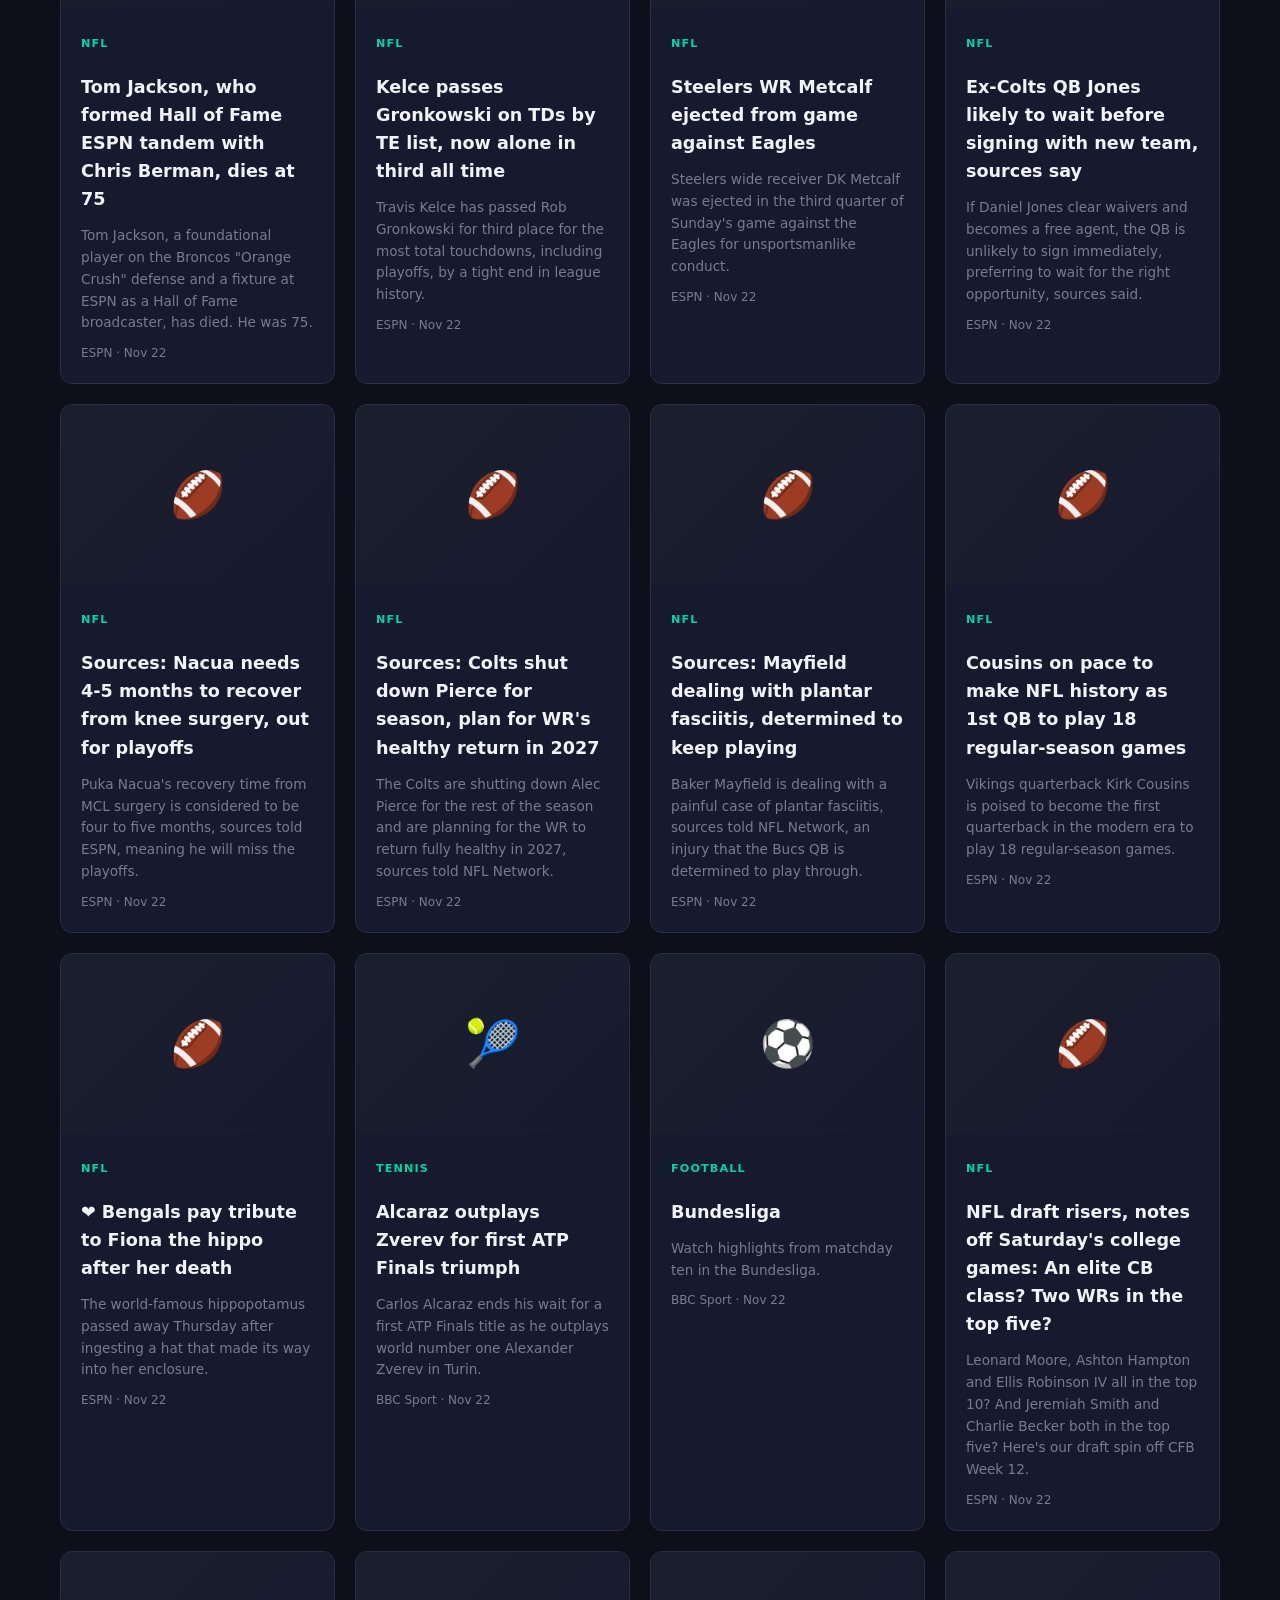
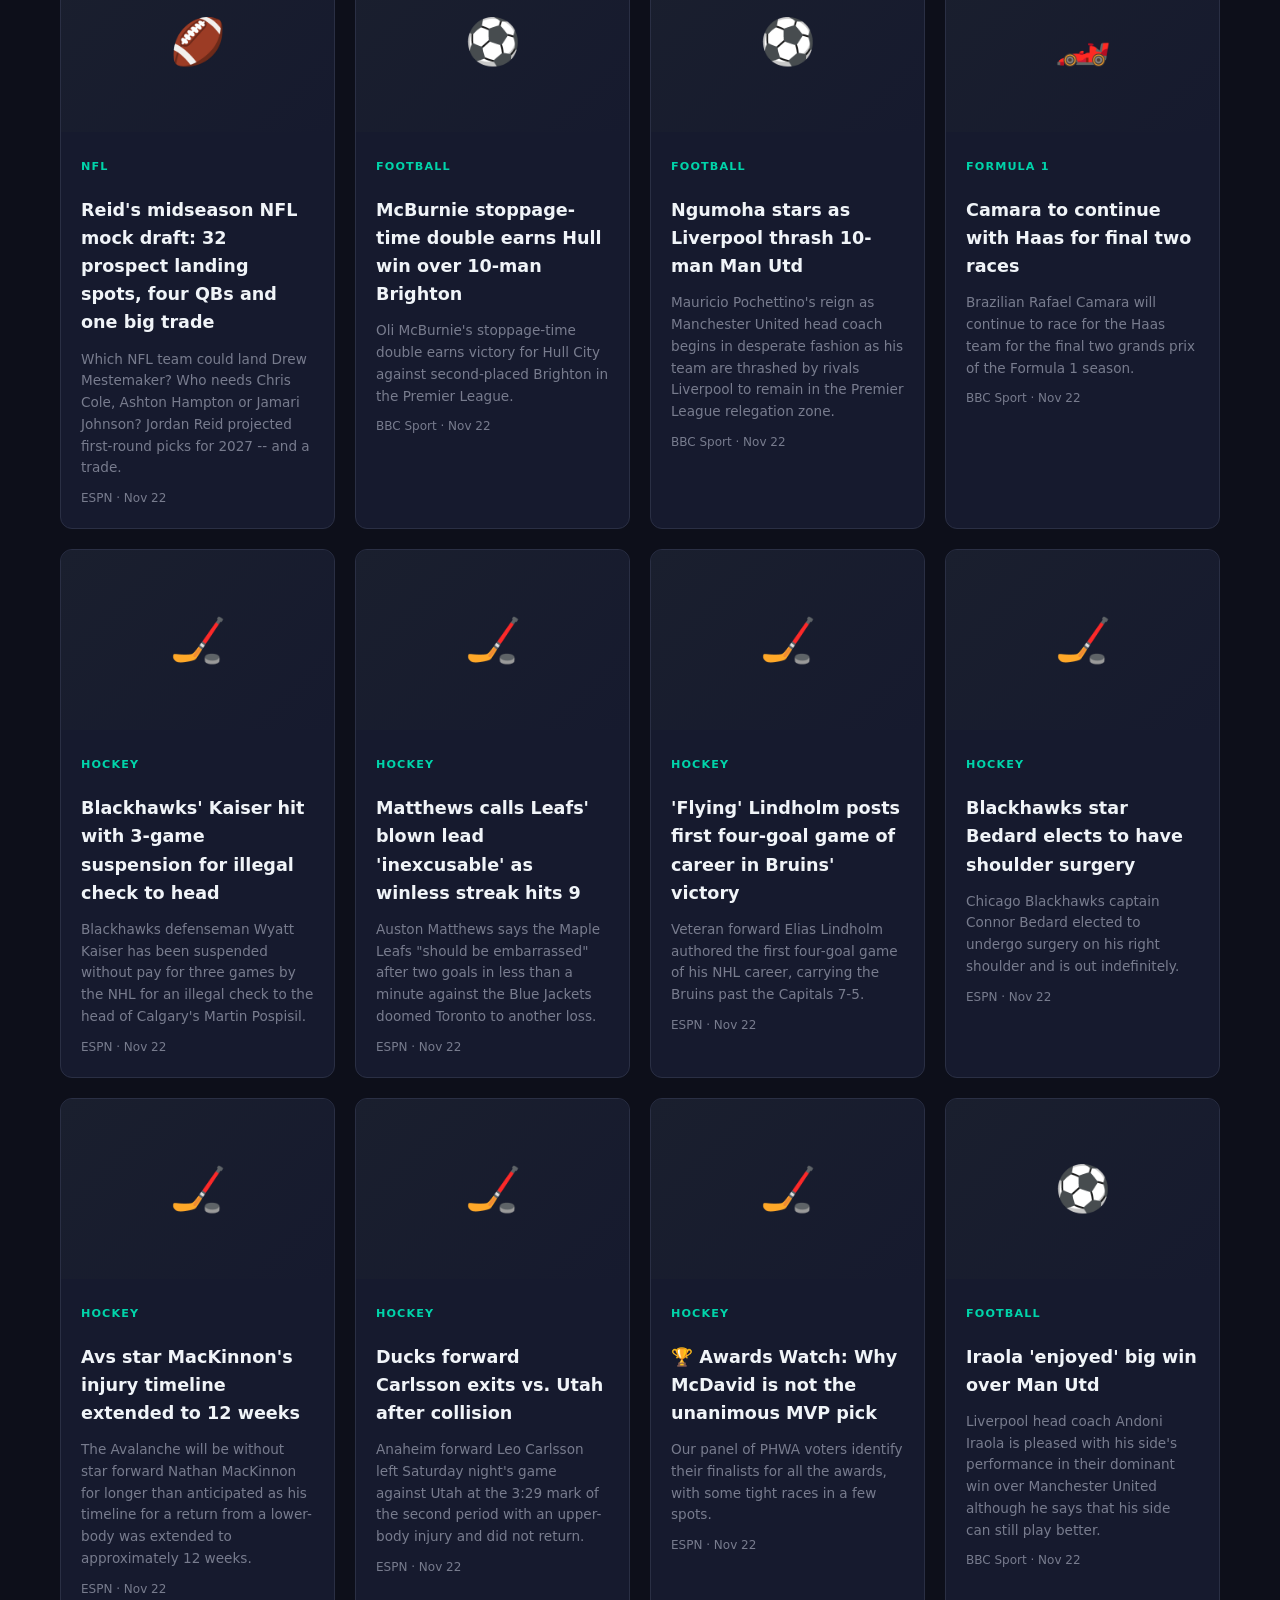
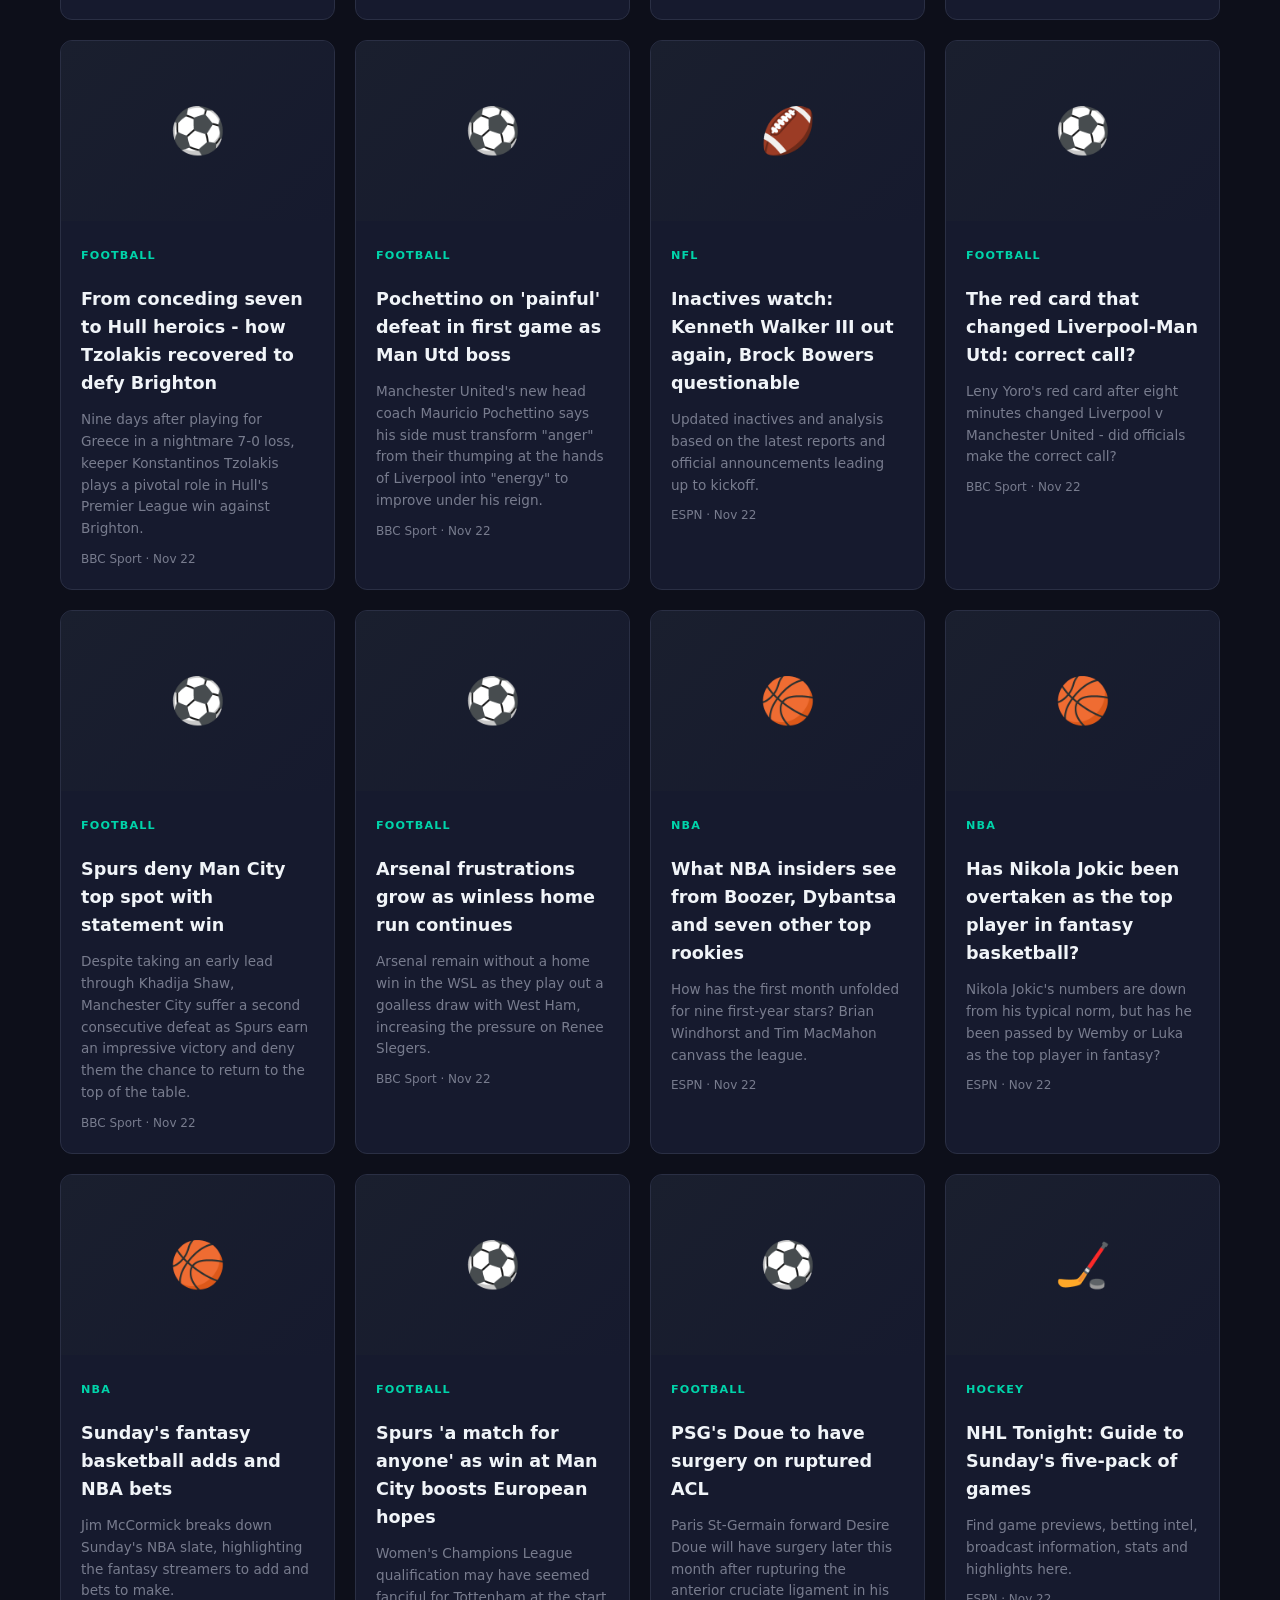
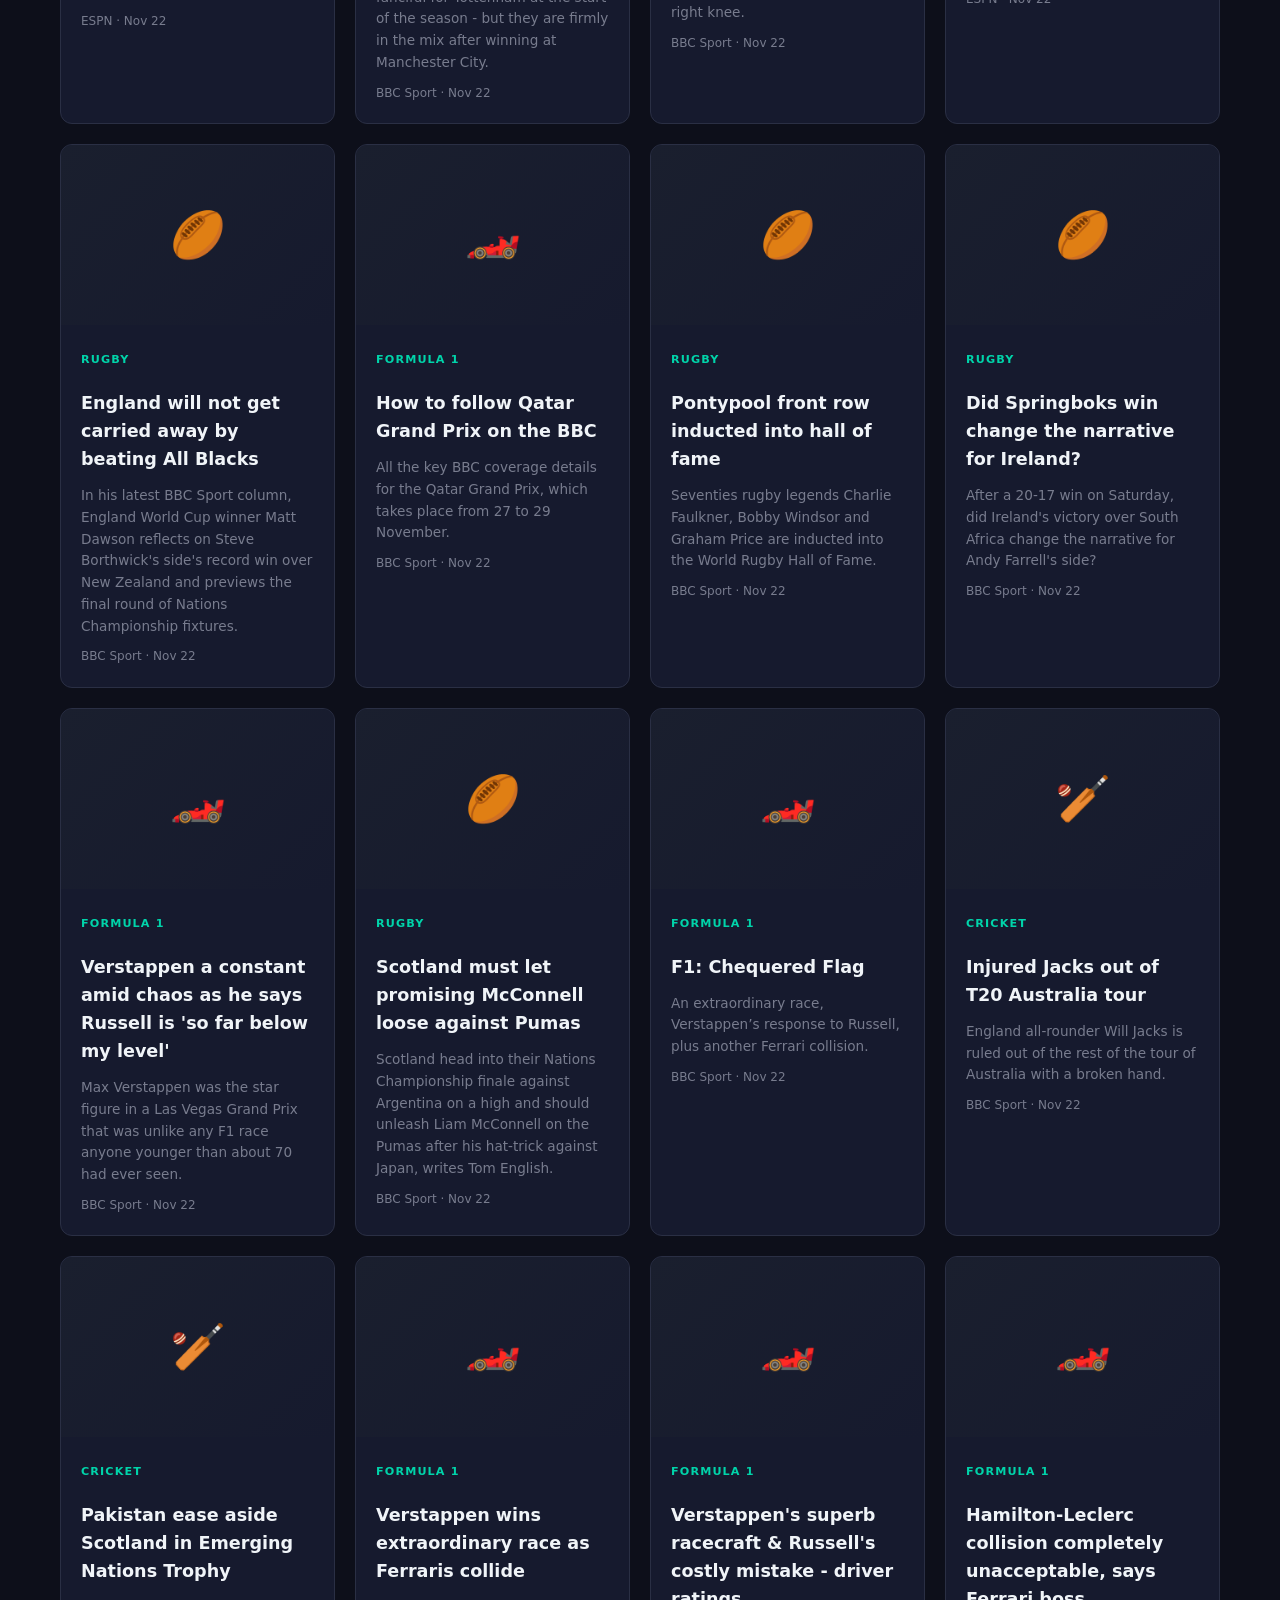
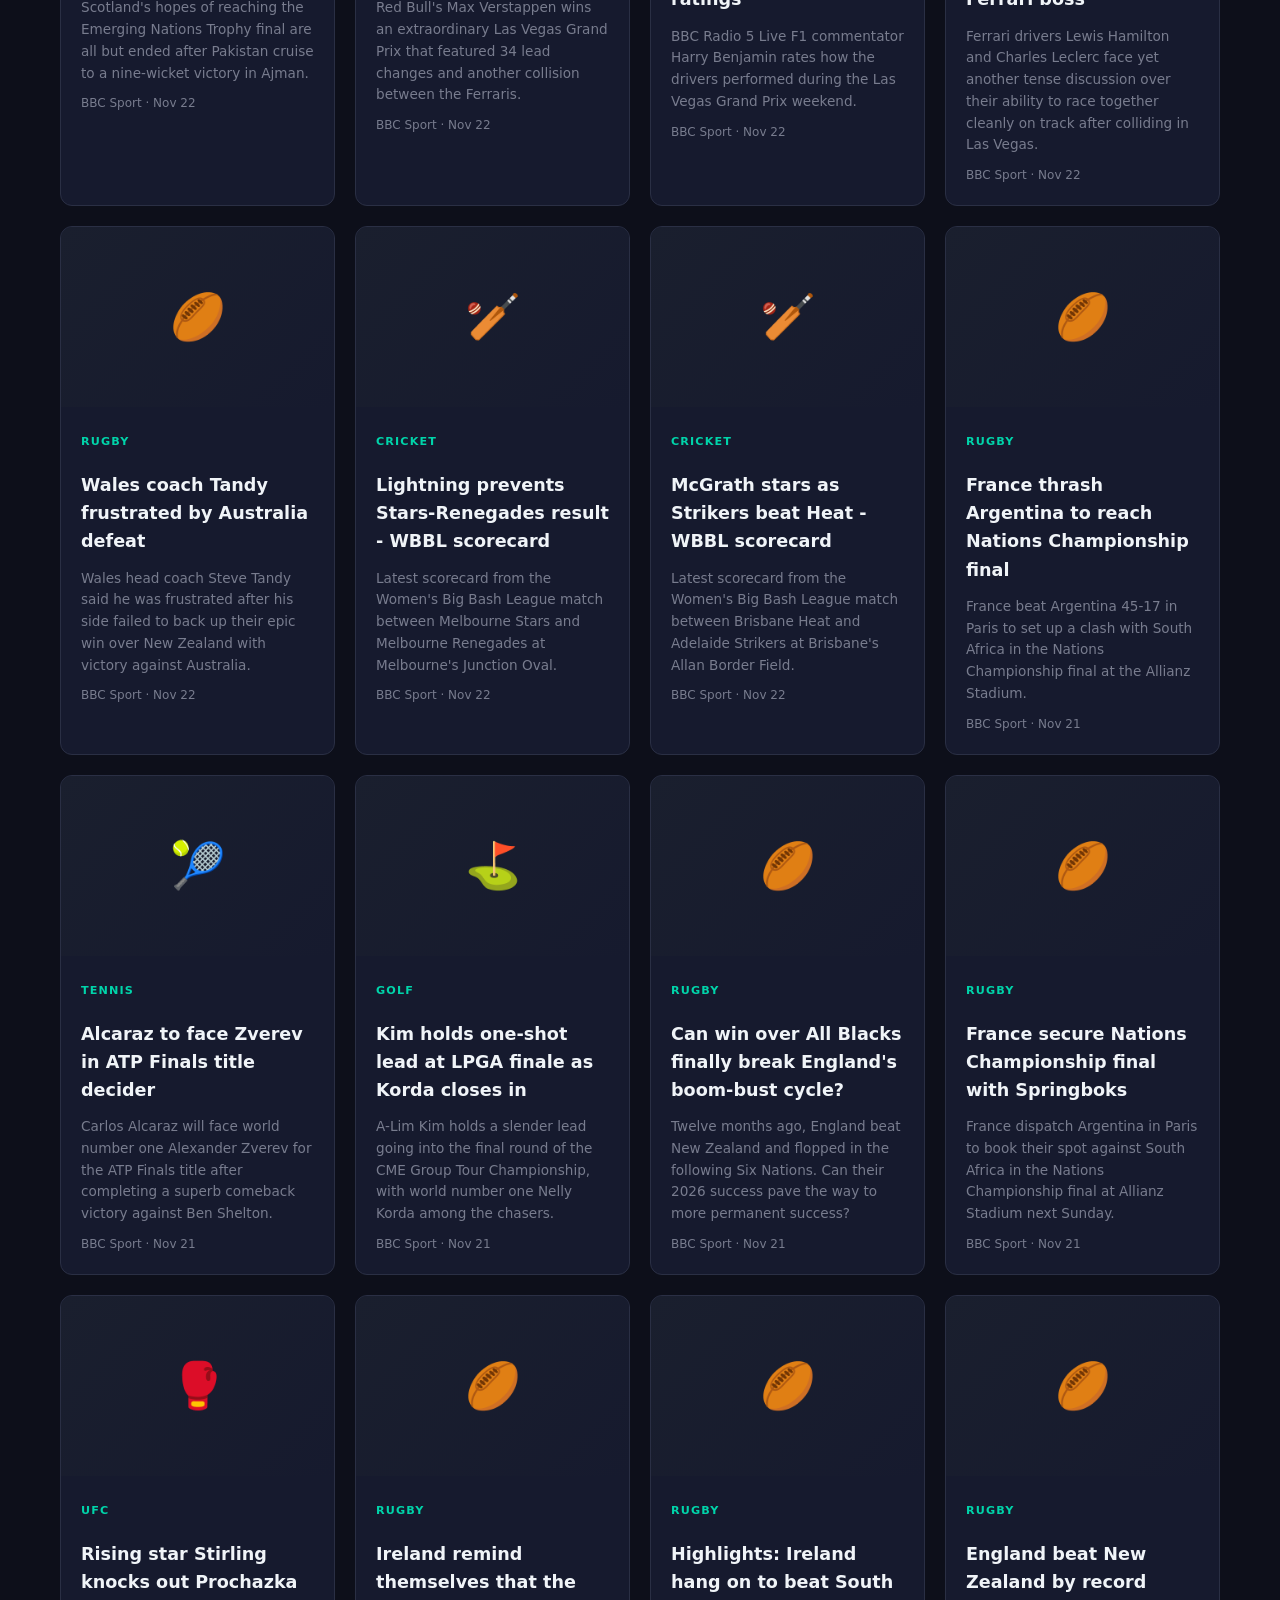
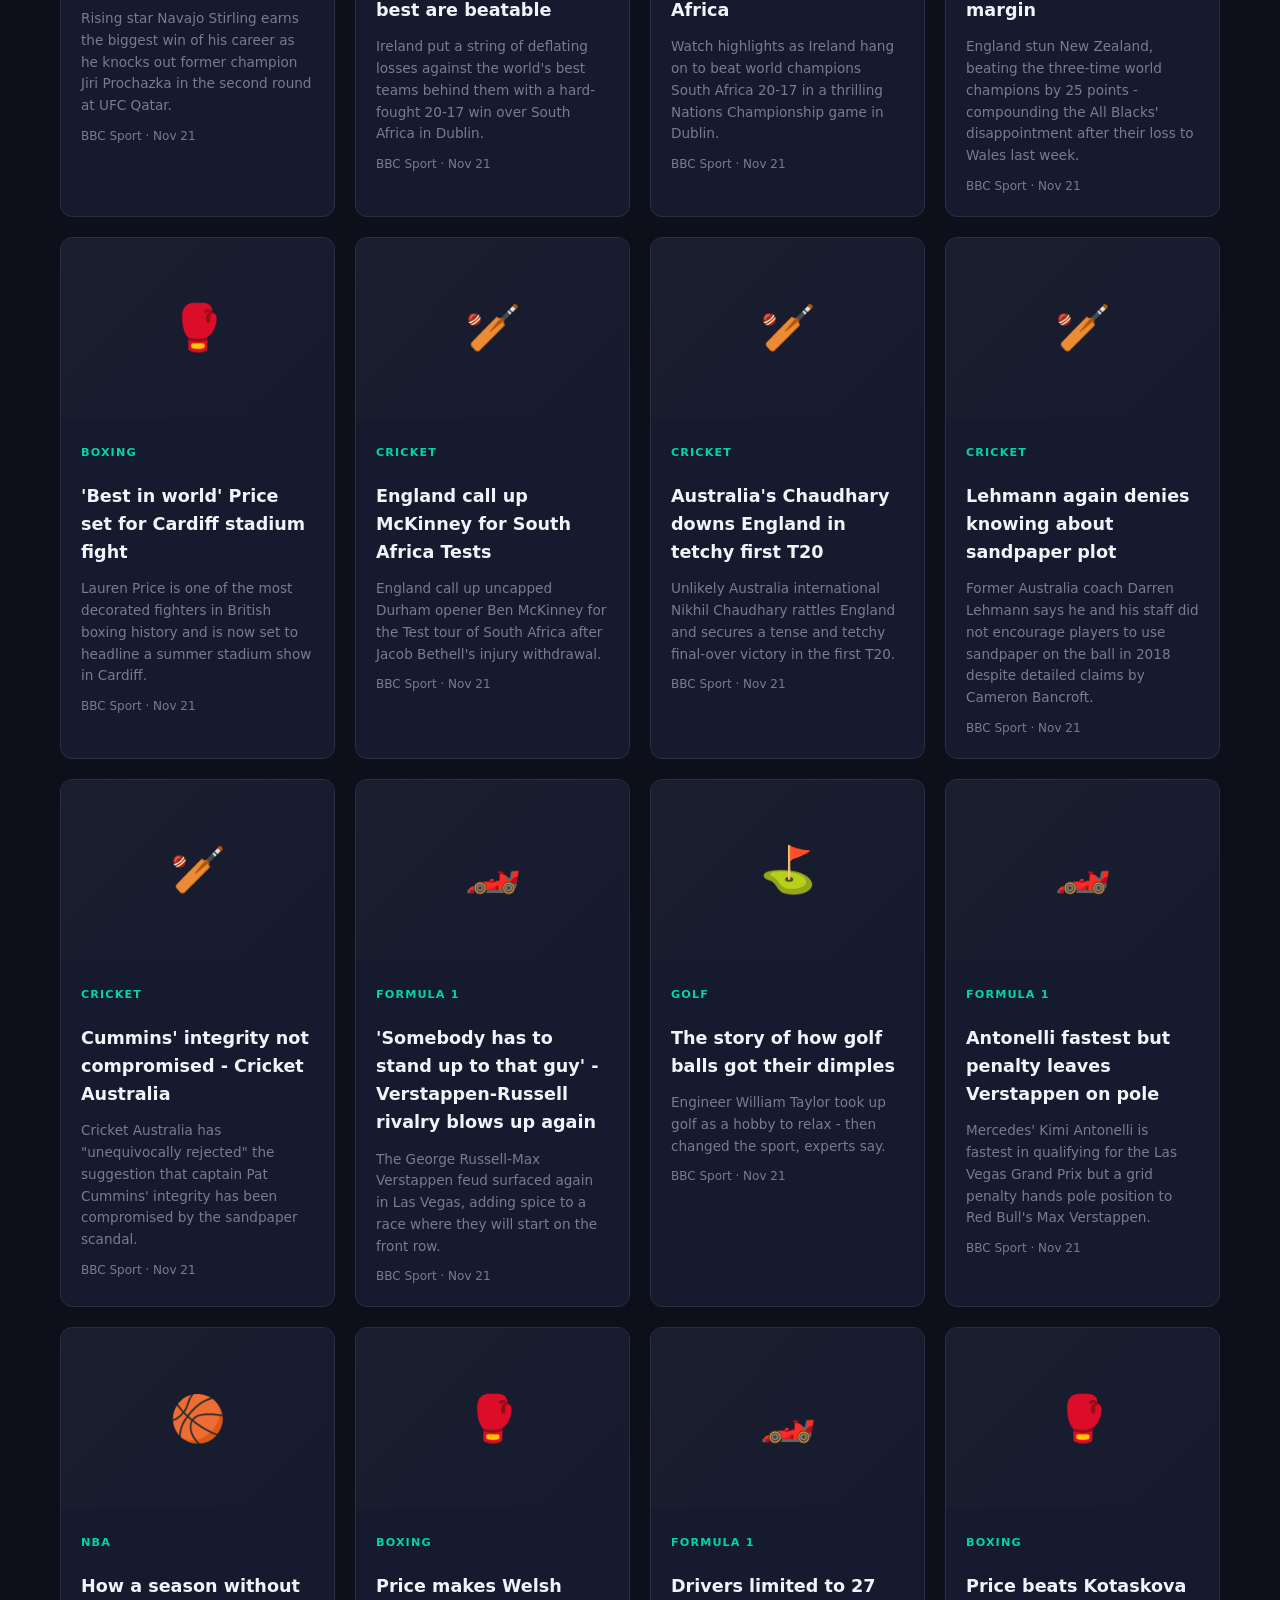
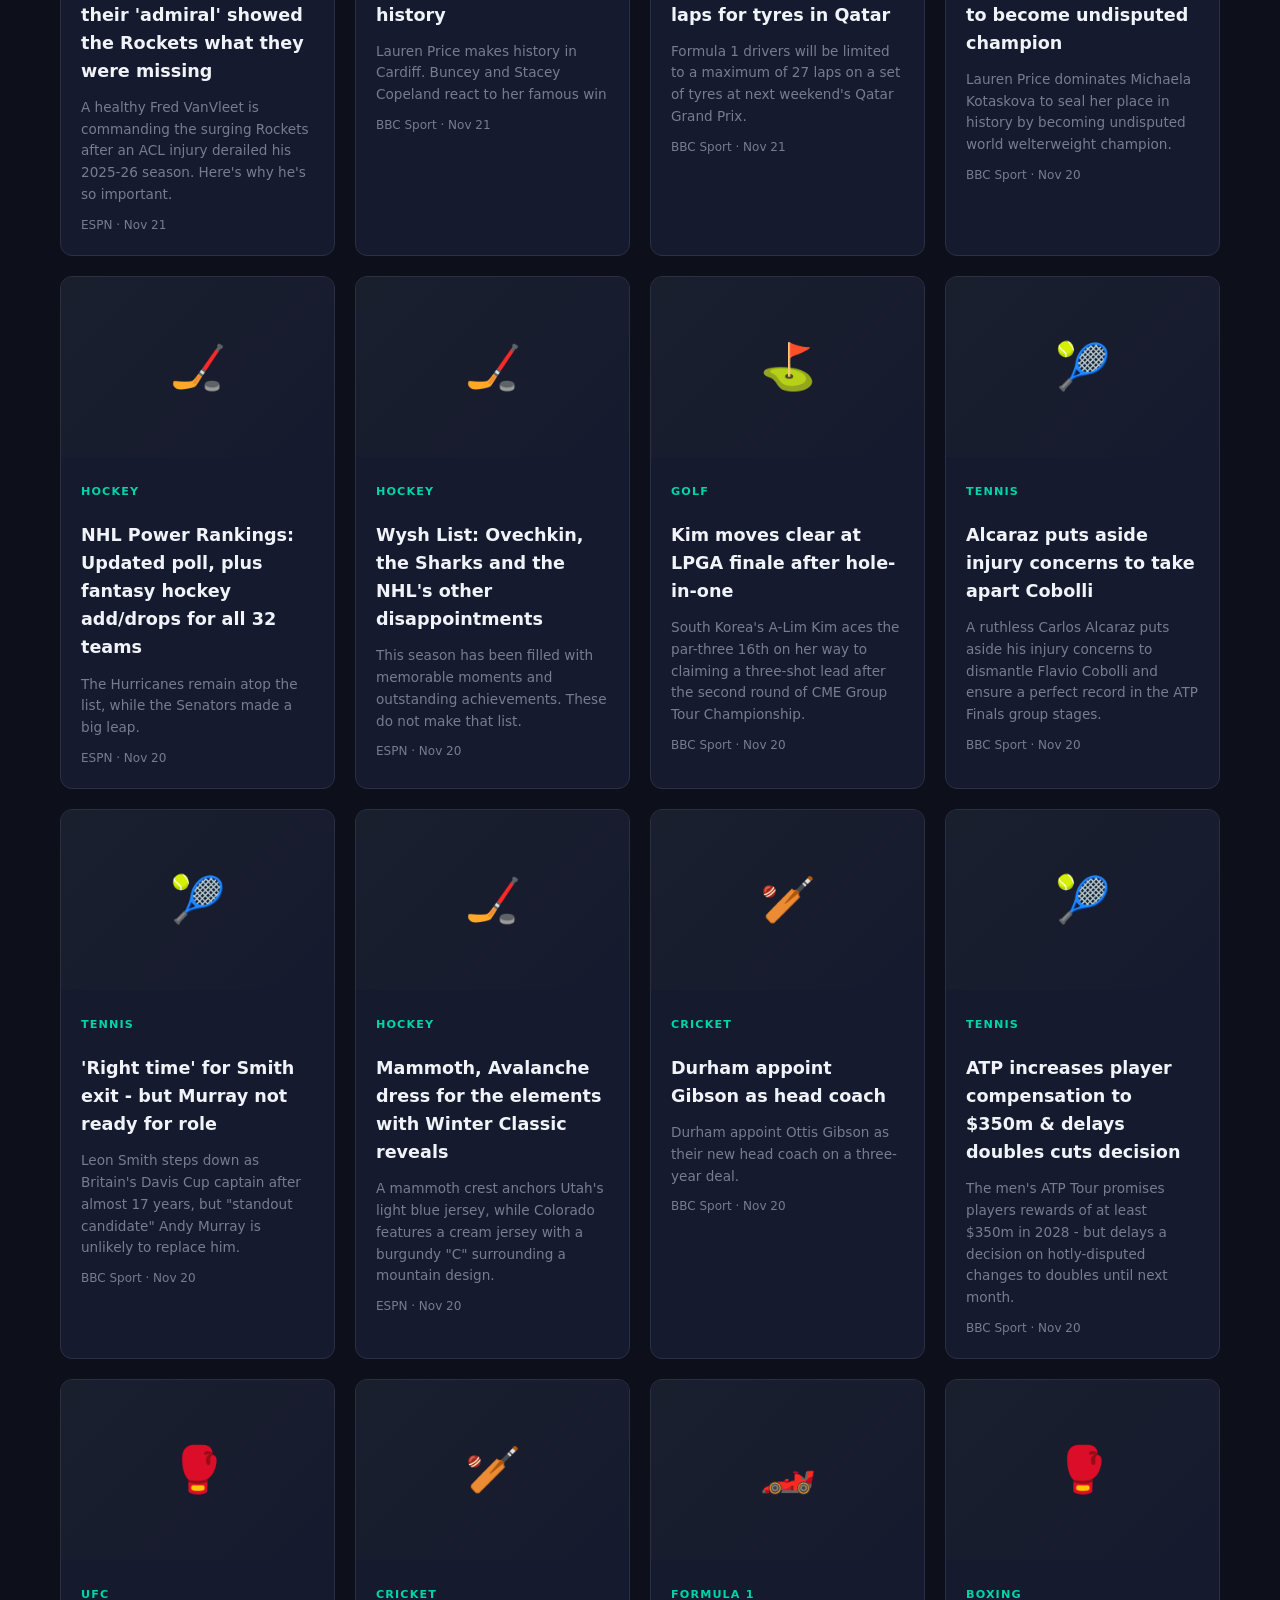
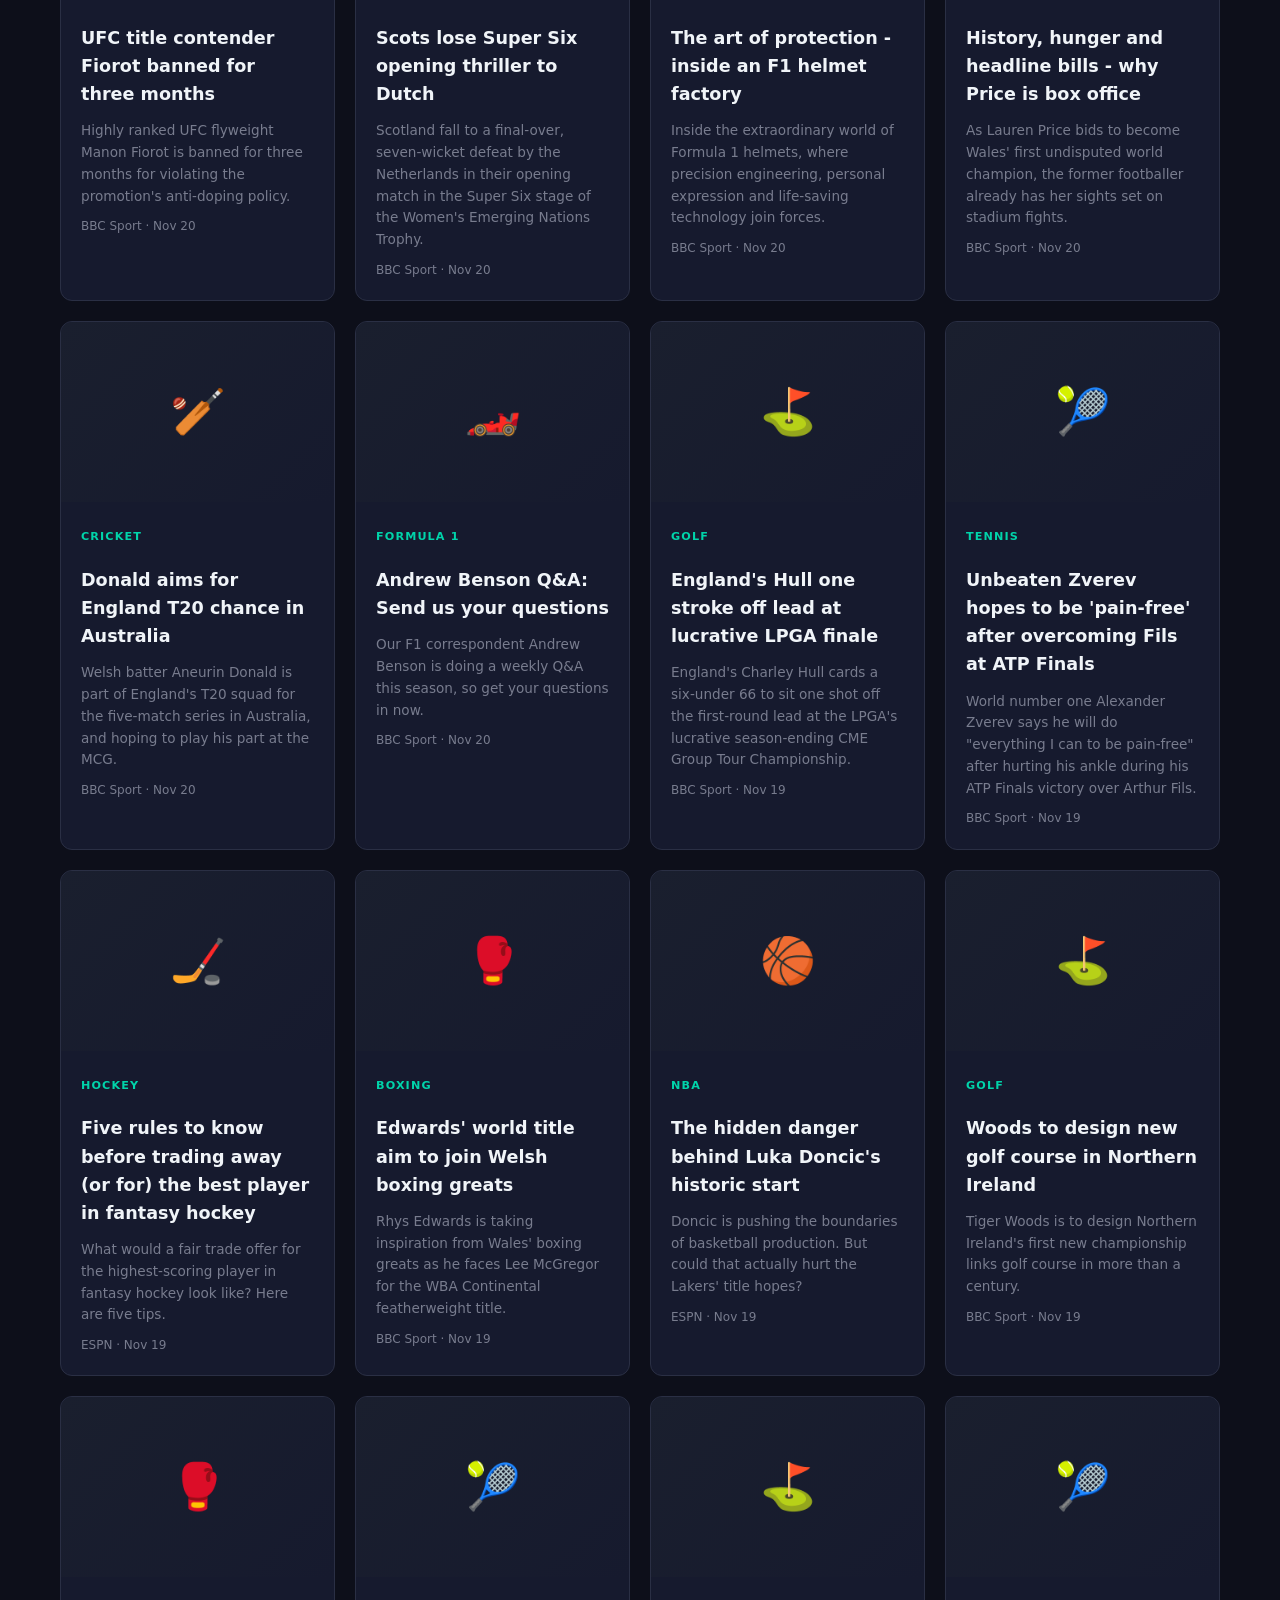
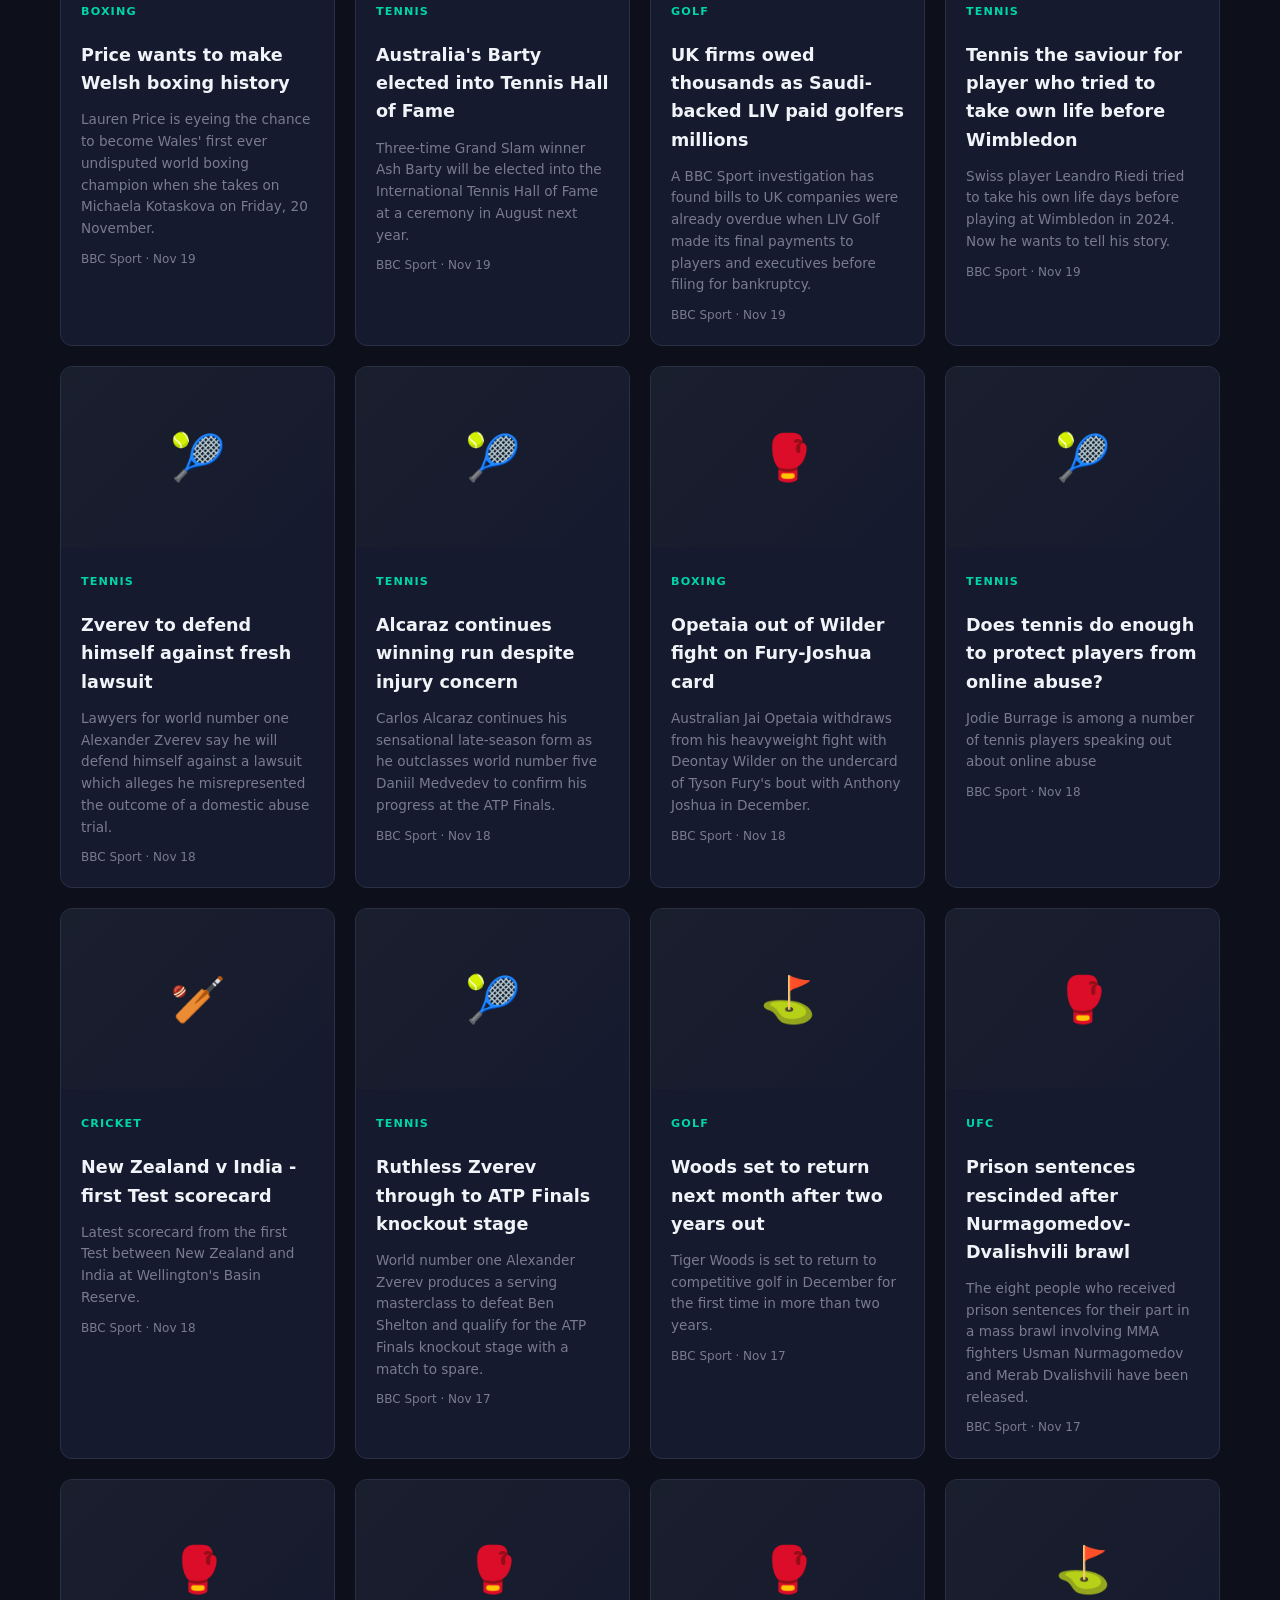
==== commit 6e69f04f: "Redesign around licensed, public data only Remove everything that pointed at unofficial streams or s" ====
--- a/news.html
+++ b/news.html
@@ -14,86 +14,17 @@
     <section class="section">
       <div class="container">
         <h1 id="news-title">Sports News</h1>
-        <h2 class="section-sub" id="news-sub">Breaking news, top stories and daily updates.</h2>
+        <p class="section-sub" id="news-sub">Top stories across football, cricket, NBA, NFL, F1 and more.</p>
 
+        <p class="sub"><span id="news-updated"></span></p>
         <div class="articles" id="articles">
-          <!-- REA-analyzed public sports news — data/score integration -->
-          <article class="article">
-            <div class="thumb">⚽</div>
-            <div class="body">
-              <span class="tag">Football</span>
-              <h2>Sample headline: transfer window heats up</h2>
-              <p>REA-verified: TheSportsDB public fixtures data. Scores via ev_534431a755f3ca0666f87295ef45e45f8d5a4c5b92a64632ce4ae068911f555d. Never paste full articles you don't own.</p>
-            </div>
-          </article>
-          <article class="article">
-            <div class="thumb">🏏</div>
-            <div class="body">
-              <span class="tag">Cricket</span>
-              <h2>Sample headline: series decider preview</h2>
-              <p>REA-verified: Public cricket fixtures. Score data indexed from official sources only.</p>
-            </div>
-          </article>
-          <article class="article">
-            <div class="thumb">🏀</div>
-            <div class="body">
-              <span class="tag">NBA</span>
-              <h2>Sample headline: playoff race tightens</h2>
-              <p>REA-verified: NBA public data from TheSportsDB API. Score integration via REA analysis.</p>
-            </div>
-          </article>
-          <article class="article">
-            <div class="thumb">🏎️</div>
-            <div class="body">
-              <span class="tag">Formula 1</span>
-              <h2>Sample headline: qualifying report</h2>
-              <p>REA-verified: F1 public data showcase. REA evidence captured from thesportsdb.com (DOM: 13840). Original recaps stay within copyright rules.</p>
-            </div>
-          </article>
+          <p class="muted">Loading headlines…</p>
         </div>
 
-        <div class="rea-disclaimer" style="margin-top:24px;padding:12px;border-top:1px solid var(--border);font-size:.75rem;color:var(--muted)">
-            <strong>Data Source Philosophy:</strong> public sports data only — fixtures, results, scores from official APIs.<br/>
-            TheSportsDB (13,840) · sportscore (28,720) · sportsonline.st (8,327) · kokasports.com · iptv-org (320+ channels).<br/>
-            <em>No live streams hosted, no unlicensed content.</em> Data display & score tracking only. Links to official sources.<br/>
-            <a href="https://www.thesportsdb.com/api.php" target="_blank" rel="noopener" style="color:var(--accent)">Get your own TheSportsDB API key</a> ·
-            <a href="https://iptv-org.github.io/iptv/categories/sports.m3u" target="_blank" rel="noopener" style="color:var(--accent)">📡 iptv-org Sports M3U</a> ·
-            <span style="background:var(--bg-elev);padding:2px 6px;border-radius:3px;">REA-analyzed: public-data-only</span>
-          </div>
-
-        <!-- sportsonline.st list -->
-        <div class="sportsonline-integration integration-box">
-          <h4>
-            Live Match Integration: sportsonline.st
-            <span class="update-badge cached" id="sportsonline-fetch-status">💾 Cached</span>
-          </h4>
-          <p class="integration-note">
-            24/7 sports channels listed — no video embedded on this site.
-            <a href="https://sportsonline.st" target="_blank" rel="noopener">Visit sportsonline.st</a>
-          </p>
-          <div class="match-grid"></div>
-          <div class="integration-foot">
-            Fetched: <span id="sportsonline-fetch-time">never fetched</span> |
-            <button class="btn tiny" data-refresh="sportsonline">Refresh</button>
-          </div>
-        </div>
-
-        <!-- Live On TV Today (data/tv-today.json) -->
-        <div class="kokasports-integration integration-box">
-          <h4>
-            Live On TV Today
-            <span class="update-badge cached" id="kokasports-fetch-status">💾 Cached</span>
-          </h4>
-          <p class="integration-note">
-            Today’s fixtures and the official broadcasters showing them. Times in ET.
-            <a href="https://www.kokasports.com" target="_blank" rel="noopener">Full schedule on kokasports.com</a>
-          </p>
-          <div class="match-grid tv-grid"></div>
-          <div class="integration-foot">
-            Updated: <span id="kokasports-fetch-time">never fetched</span> |
-            <button class="btn tiny" data-refresh="kokasports">Refresh</button>
-          </div>
-        </div>
+        <p class="source-note">
+          Headlines and summaries from <a href="https://www.bbc.co.uk/sport" target="_blank" rel="noopener">BBC Sport</a> and
+          <a href="https://www.espn.com" target="_blank" rel="noopener">ESPN</a> RSS feeds. Every story links to the original article.
+        </p>
 
         <!-- Ad: in-content -->
         <div class="ad-slot" aria-hidden="true">
@@ -105,20 +36,6 @@
 
   <div id="site-footer"></div>
   <script src="assets/js/site.js"></script>
-  <script src="assets/js/integrations.js"></script>
-
-  <script>
-    (function () {
-      var map = { football:"Football", cricket:"Cricket", nba:"NBA", nfl:"NFL",
-        f1:"Formula 1", ufc:"UFC", tennis:"Tennis", rugby:"Rugby", golf:"Golf",
-        motogp:"MotoGP", boxing:"Boxing", hockey:"Hockey" };
-      var sp = new URLSearchParams(location.search).get("sport");
-      if (sp && map[sp]) {
-        document.getElementById("news-title").textContent = map[sp] + " News";
-        document.getElementById("news-sub").textContent = "Latest " + map[sp] + " headlines and updates.";
-        document.title = map[sp] + " News | Kick Sports";
-      }
-    })();
-  </script>
+  <script src="assets/js/news.js"></script>
 </body>
 </html>
--- a/assets/css/style.css
+++ b/assets/css/style.css
@@ -276,50 +276,21 @@
   display: grid; place-items: center; color: var(--muted); font-size: .9rem; margin: 16px 0; 
 }
 
-/* ===== News Auto-Update ===== */
-.update-badge { 
-  display: inline-block; 
-  padding: 2px 6px; 
-  background: var(--bg-elev); border-radius: 4px; 
-  font-size: .65rem; 
-  margin-left: 6px; 
-  vertical-align: middle;
-}
-
-.update-badge.fresh { background: rgba(0, 212, 170, .2); color: var(--accent); }
-.update-badge.cached { background: rgba(108, 92, 231, .2); color: var(--accent-2); }
-
-/* ===== Sportsonline Integration ===== */
-.sportsonline-integration { 
-  margin: 32px 0; padding: 24px; background: var(--bg-card); border: 1px solid var(--border); border-radius: var(--radius); 
-}
-
-.sportsonline-integration h4 { 
-  font-family: var(--ff-heading); margin: 0 0 16px; color: var(--text); font-size: 1.1rem; 
-}
-
-.sportsonline-integration p { color: var(--muted); margin: 8px 0; font-size: .9rem; }
-
-.match-card { margin-bottom: 16px; padding-bottom: 16px; border-bottom: 1px solid var(--border); }
-
-.match-card:last-child { margin-bottom: 0; border-bottom: none; }
-
-.match-info { display: flex; align-items: center; gap: 10px; margin-bottom: 8px; }
-
-.match-icon { width: 32px; height: 32px; border-radius: 6px; background: linear-gradient(135deg, var(--accent), var(--accent-2)); display: grid; place-items: center; color: #0a0d11; font-size: 1rem; }
-
-.match-details { flex: 1; }
-
-.match-details strong { color: var(--text); font-size: .9rem; }
-
-.match-details small { color: var(--muted); font-size: .75rem; }
-
-.match-play-btn { 
-  padding: 6px 12px; background: var(--bg-elev); border-radius: 6px; font-size: .7rem; 
-  border: 0; cursor: pointer; transition: background .2s; 
-}
-
-.match-play-btn:hover { background: var(--bg-warm); }
+/* ===== Scores & fixtures ===== */
+.league-grid { display: grid; gap: 16px; padding: 0 24px; grid-template-columns: repeat(auto-fill, minmax(280px, 1fr)); }
+.league-card h3 { margin: 0 0 12px; }
+.fixture { display: grid; grid-template-columns: auto 1fr auto; gap: 10px; align-items: baseline; padding: 10px 0; border-bottom: 1px solid var(--border); font-size: .9rem; }
+.fixture:last-child { border-bottom: 0; }
+.fixture-label { font-size: .65rem; text-transform: uppercase; letter-spacing: .08em; color: var(--muted); }
+.fixture-right { white-space: nowrap; }
+.source-note { color: var(--muted); font-size: .8rem; margin: 16px 24px 0; text-align: center; }
+.muted { color: var(--muted); }
+.center { text-align: center; }
+
+/* ===== Headlines ===== */
+.article h2 a { color: inherit; text-decoration: none; }
+.article h2 a:hover, .article h2 a:focus-visible { color: var(--accent); text-decoration: underline; }
+.article .meta { font-size: .75rem; margin-top: 10px; }
 
 /* ===== Footer ===== */
 .site-footer { border-top: 1px solid var(--border); margin-top: 60px; background: var(--bg-elev); }
@@ -360,25 +331,6 @@
   .nav-links { display: none; }
   .footer-grid h4 { text-align: center; }
 }
-/* ===== Integration boxes (news.html) ===== */
-.integration-box { margin-top: 32px; padding: 24px; border-radius: var(--radius); background: var(--bg-card); border: 1px solid var(--border); }
-.integration-box h4 { margin: 0 0 16px; color: var(--text); font-family: var(--ff-heading); font-size: 1.1rem; }
-.integration-note { margin: 0 0 16px; color: var(--muted); font-size: .9rem; }
-.integration-note a { color: var(--accent); text-decoration: underline; }
-.integration-foot { margin-top: 20px; padding-top: 16px; border-top: 1px solid var(--border); font-size: .75rem; color: var(--muted); }
-.match-grid { display: grid; gap: 12px; grid-template-columns: repeat(auto-fill, minmax(min(100%, 200px), 1fr)); margin-top: 16px; }
-.empty-state { color: var(--muted); margin: 0; }
-
-/* ===== On TV Today cards ===== */
-.tv-grid { grid-template-columns: repeat(auto-fill, minmax(min(100%, 260px), 1fr)); }
-.tv-card { padding: 14px; border: 1px solid var(--border); border-radius: var(--radius); background: var(--bg-elev); display: flex; flex-direction: column; gap: 8px; min-width: 0; }
-.tv-head { display: flex; align-items: flex-start; gap: 8px; }
-.tv-icon { font-size: 1.1rem; line-height: 1.4; }
-.tv-title { font-size: .9rem; line-height: 1.35; color: var(--text); overflow-wrap: anywhere; }
-.tv-meta { font-size: .78rem; color: var(--muted); }
-.tv-chips { display: flex; flex-wrap: wrap; gap: 6px; }
-.tv-chip { font-size: .7rem; font-weight: 600; padding: 2px 8px; border-radius: 999px; border: 1px solid var(--border-light); color: var(--text); }
-
 /* ===== Watch: multi-source official player ===== */
 .watch { margin-top: 24px; }
 .watch-tabs { display: flex; flex-wrap: wrap; gap: 8px; padding-bottom: 8px; }
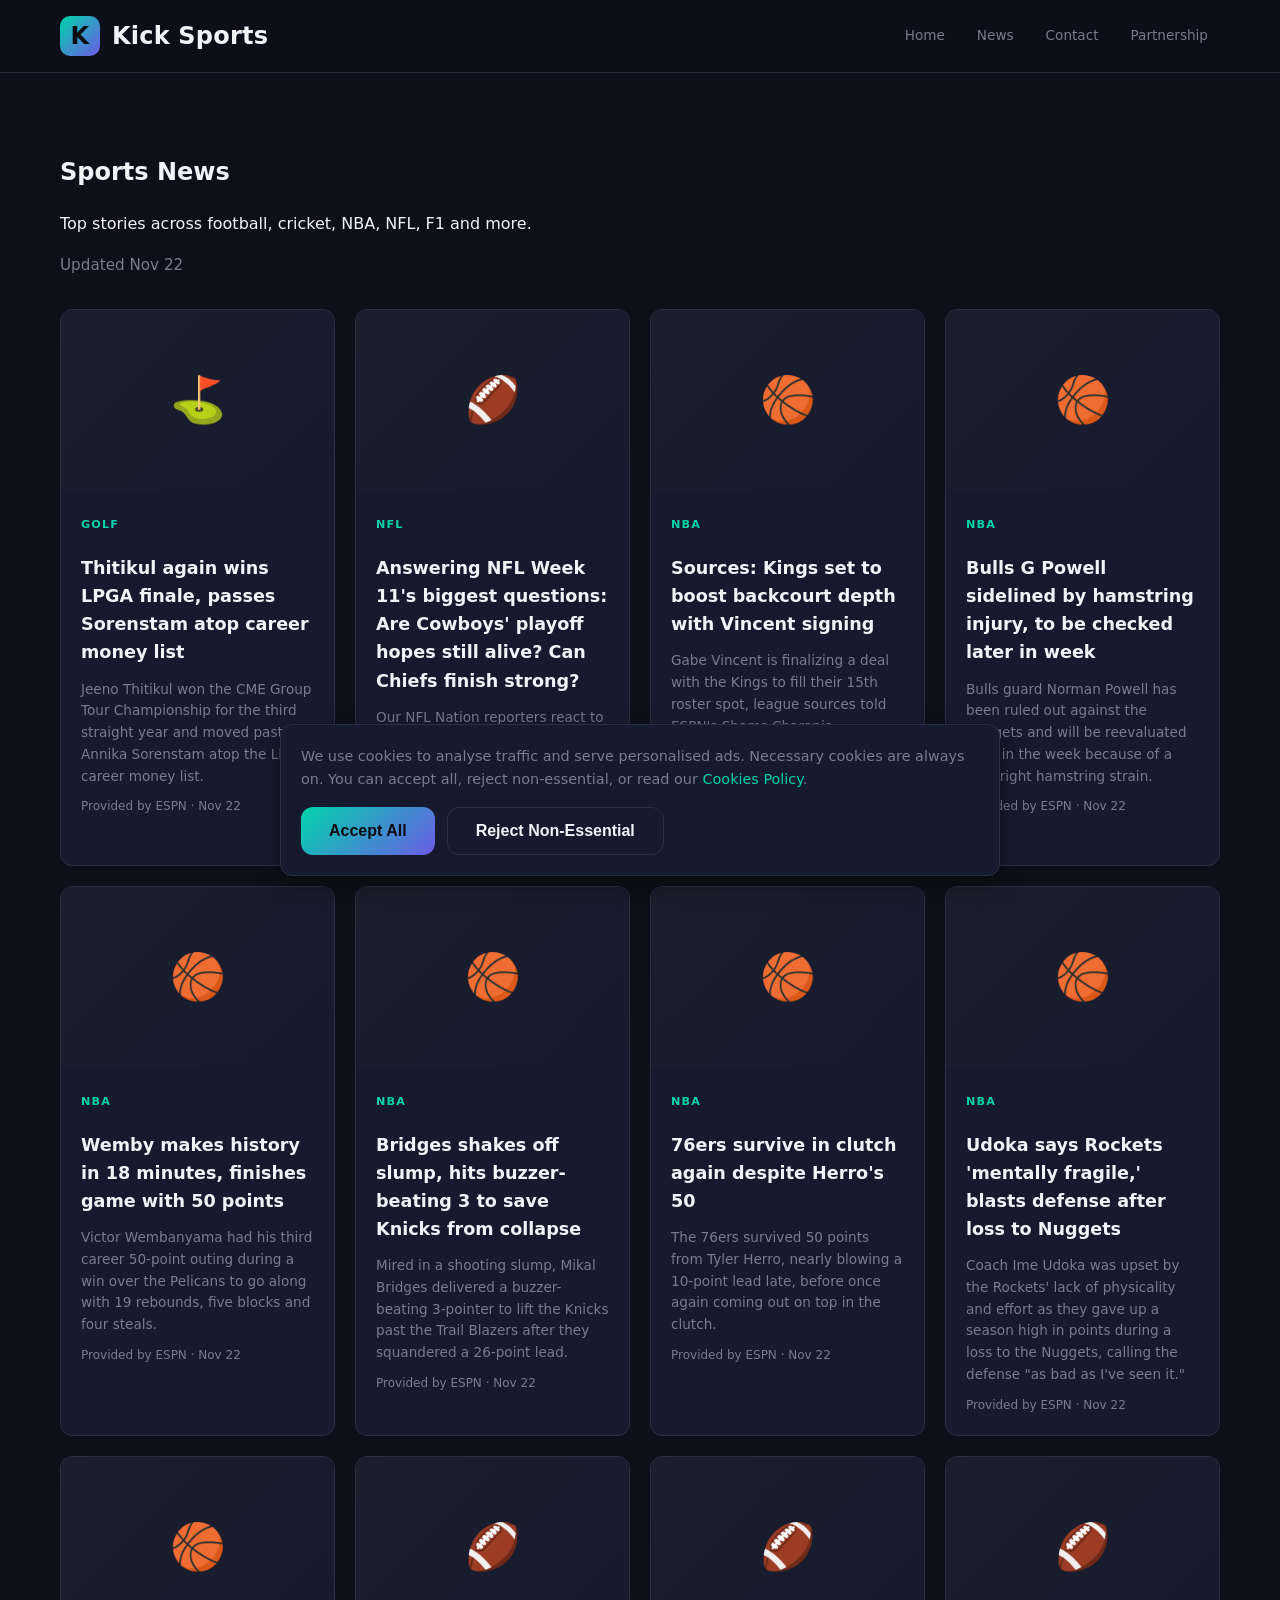
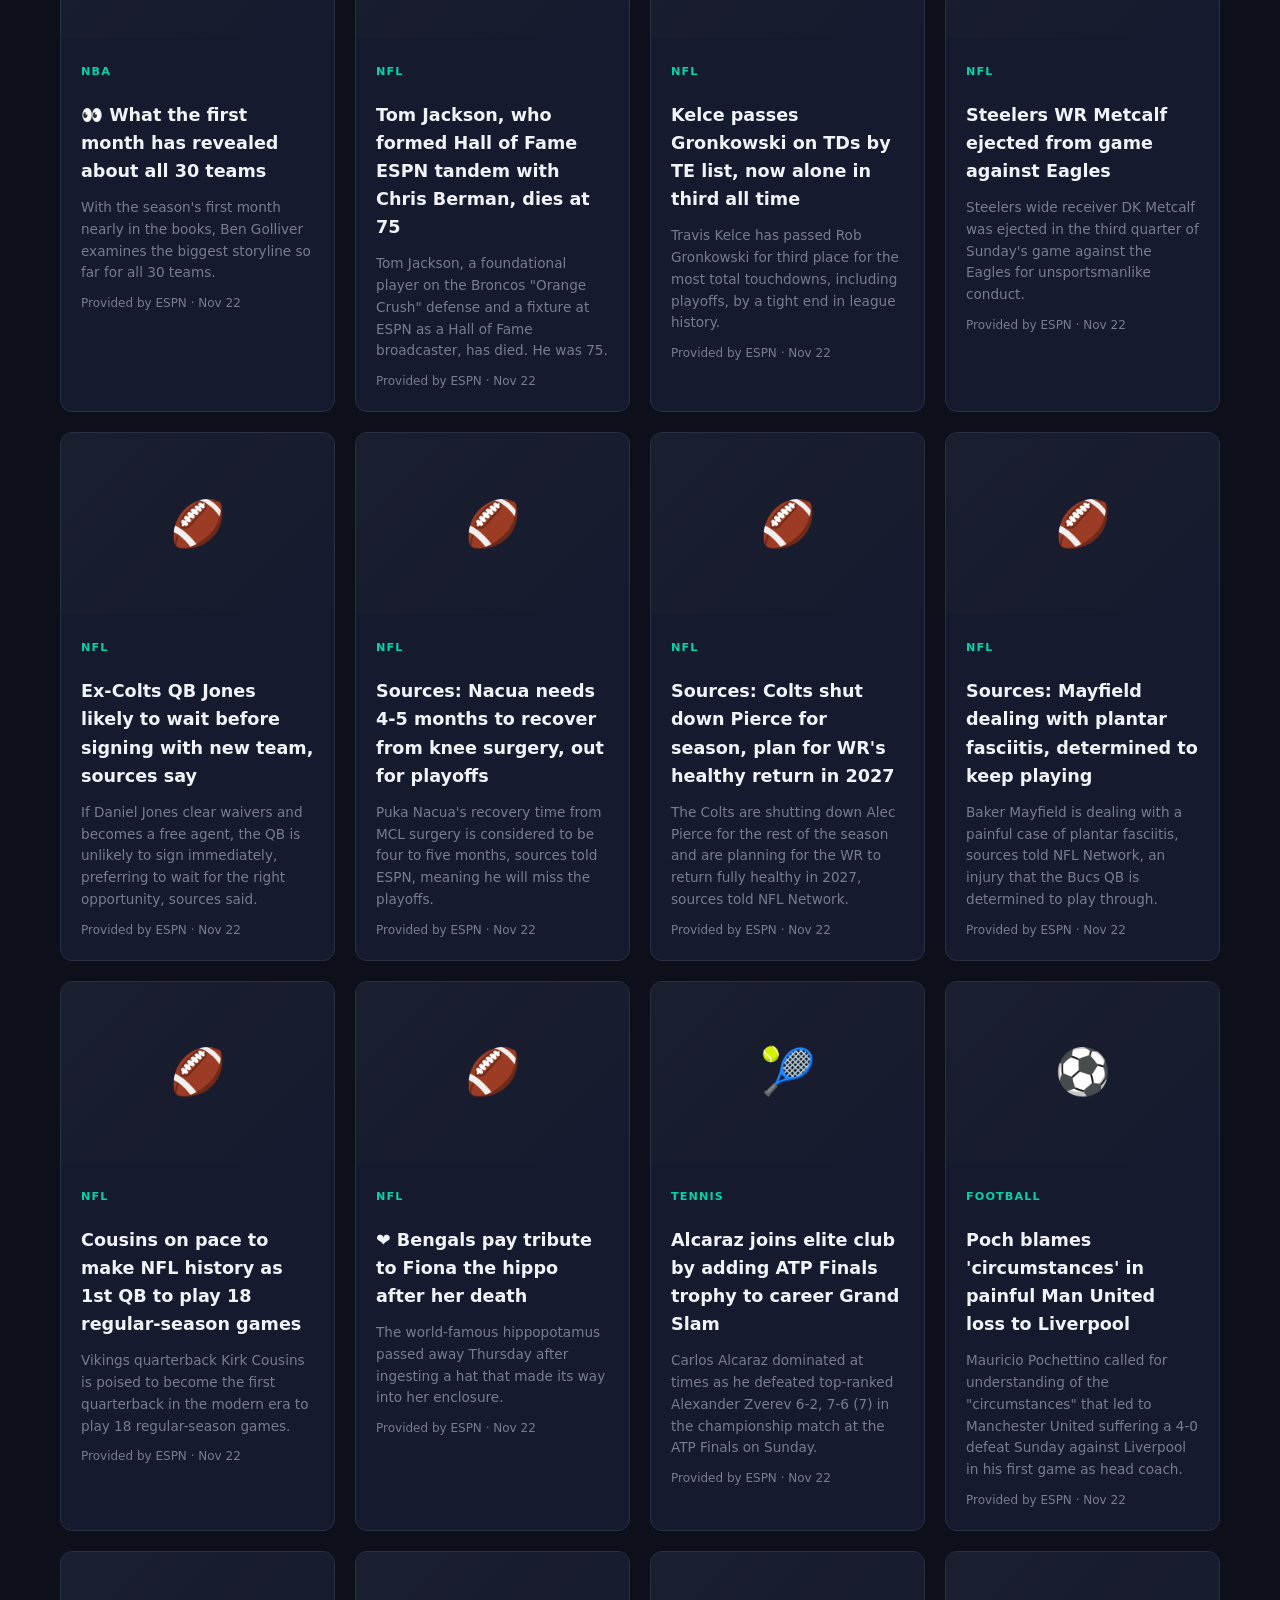
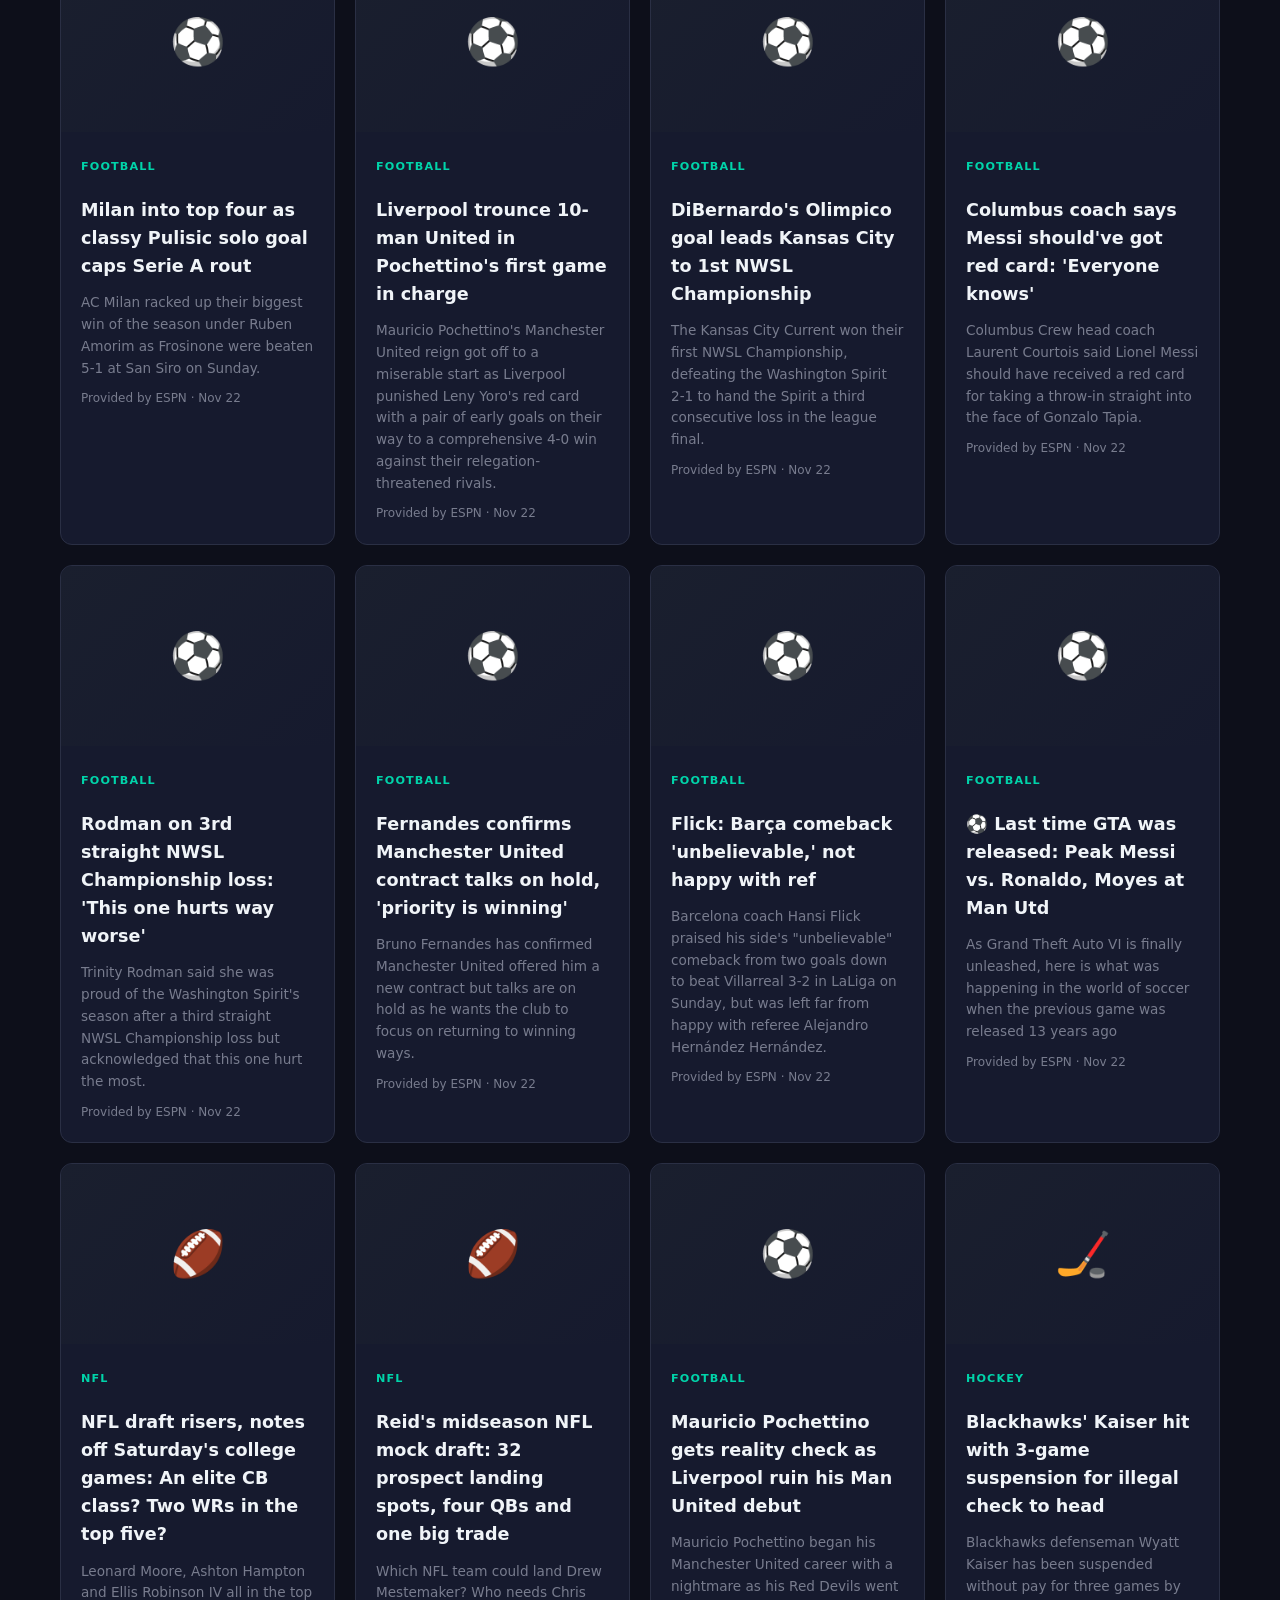
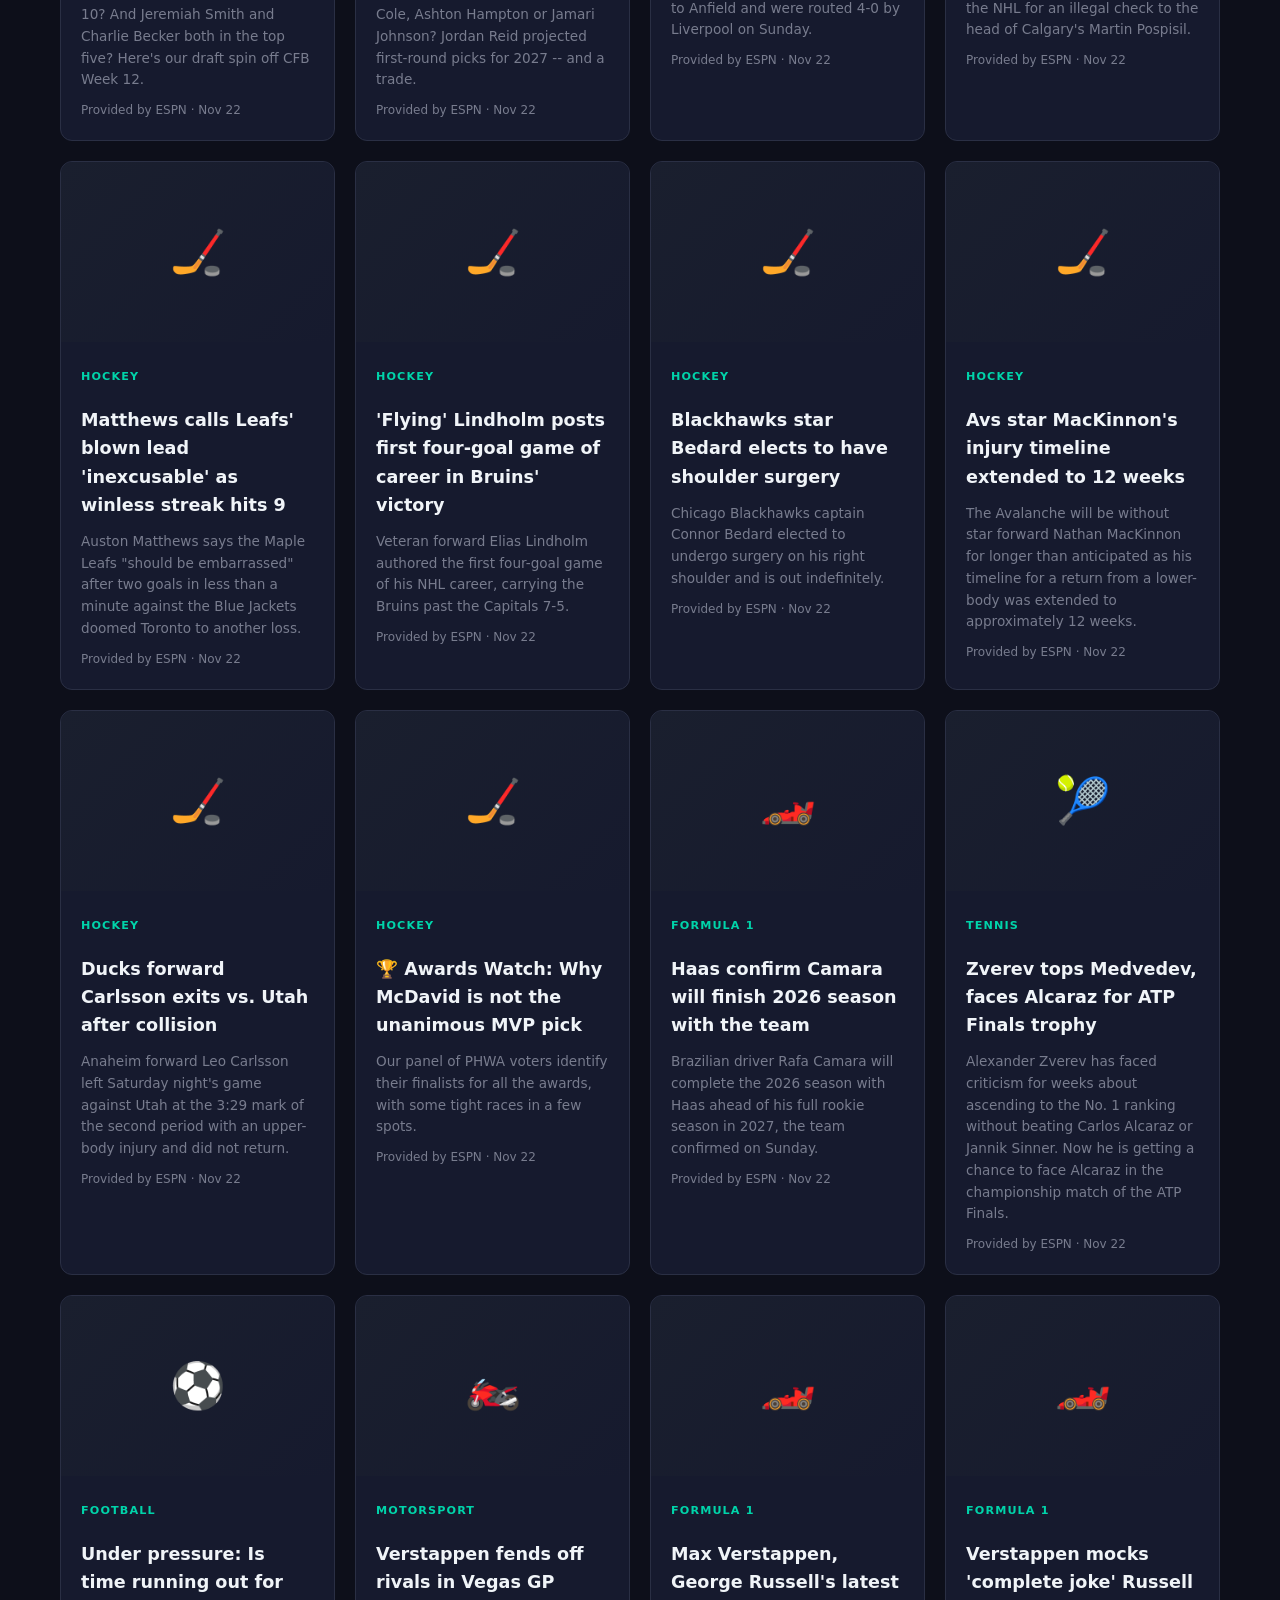
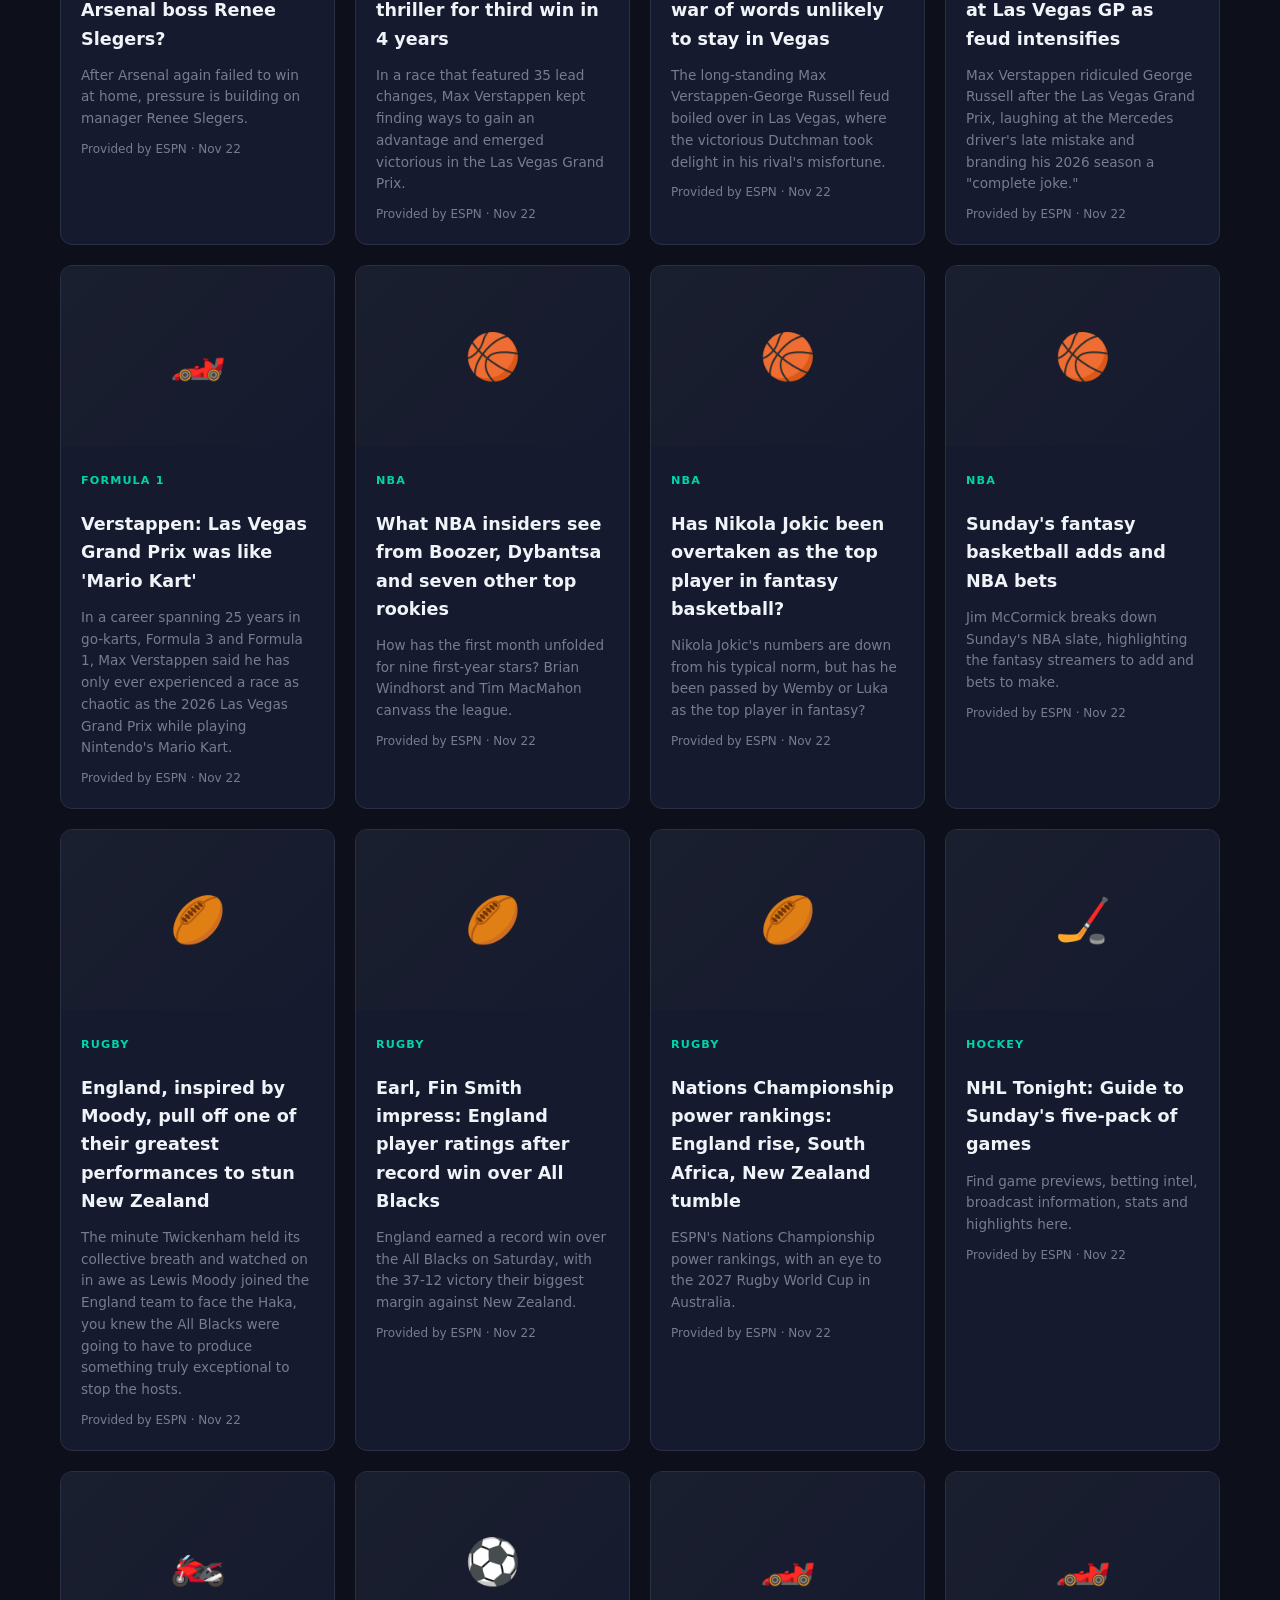
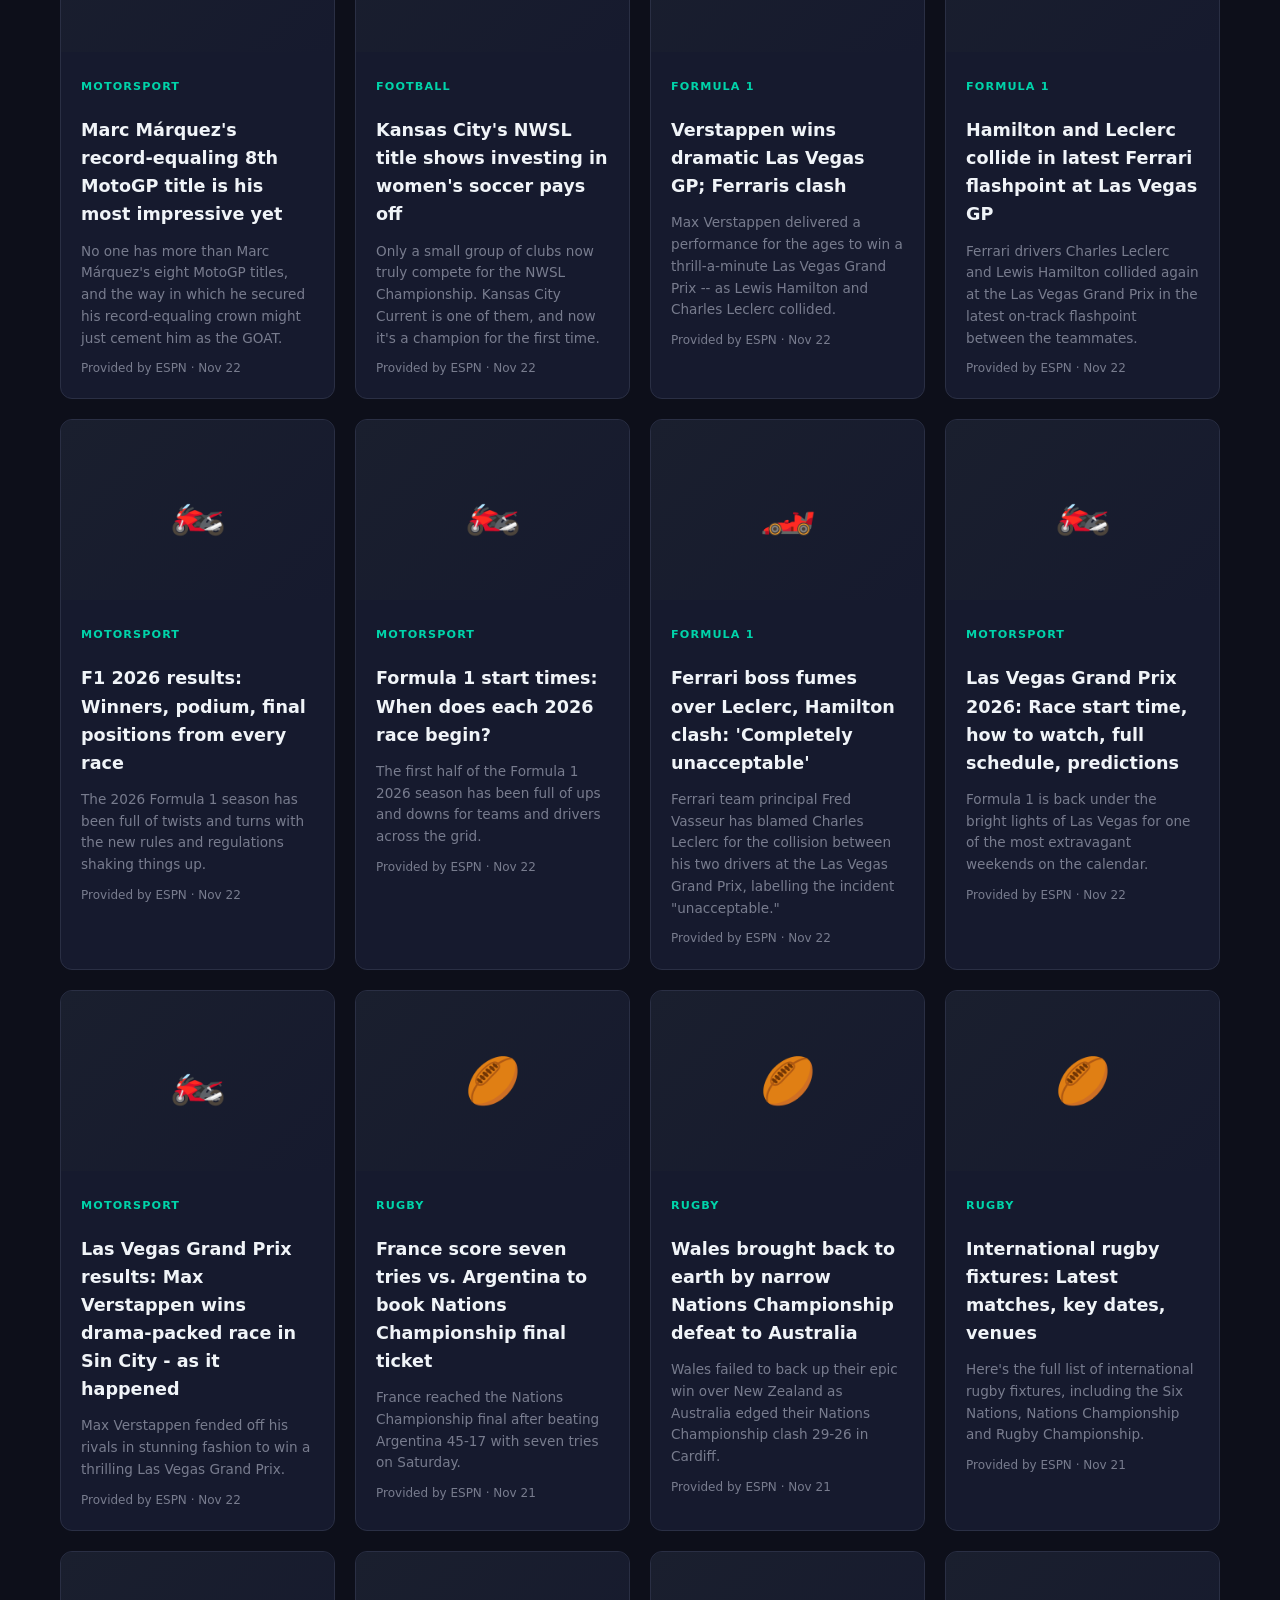
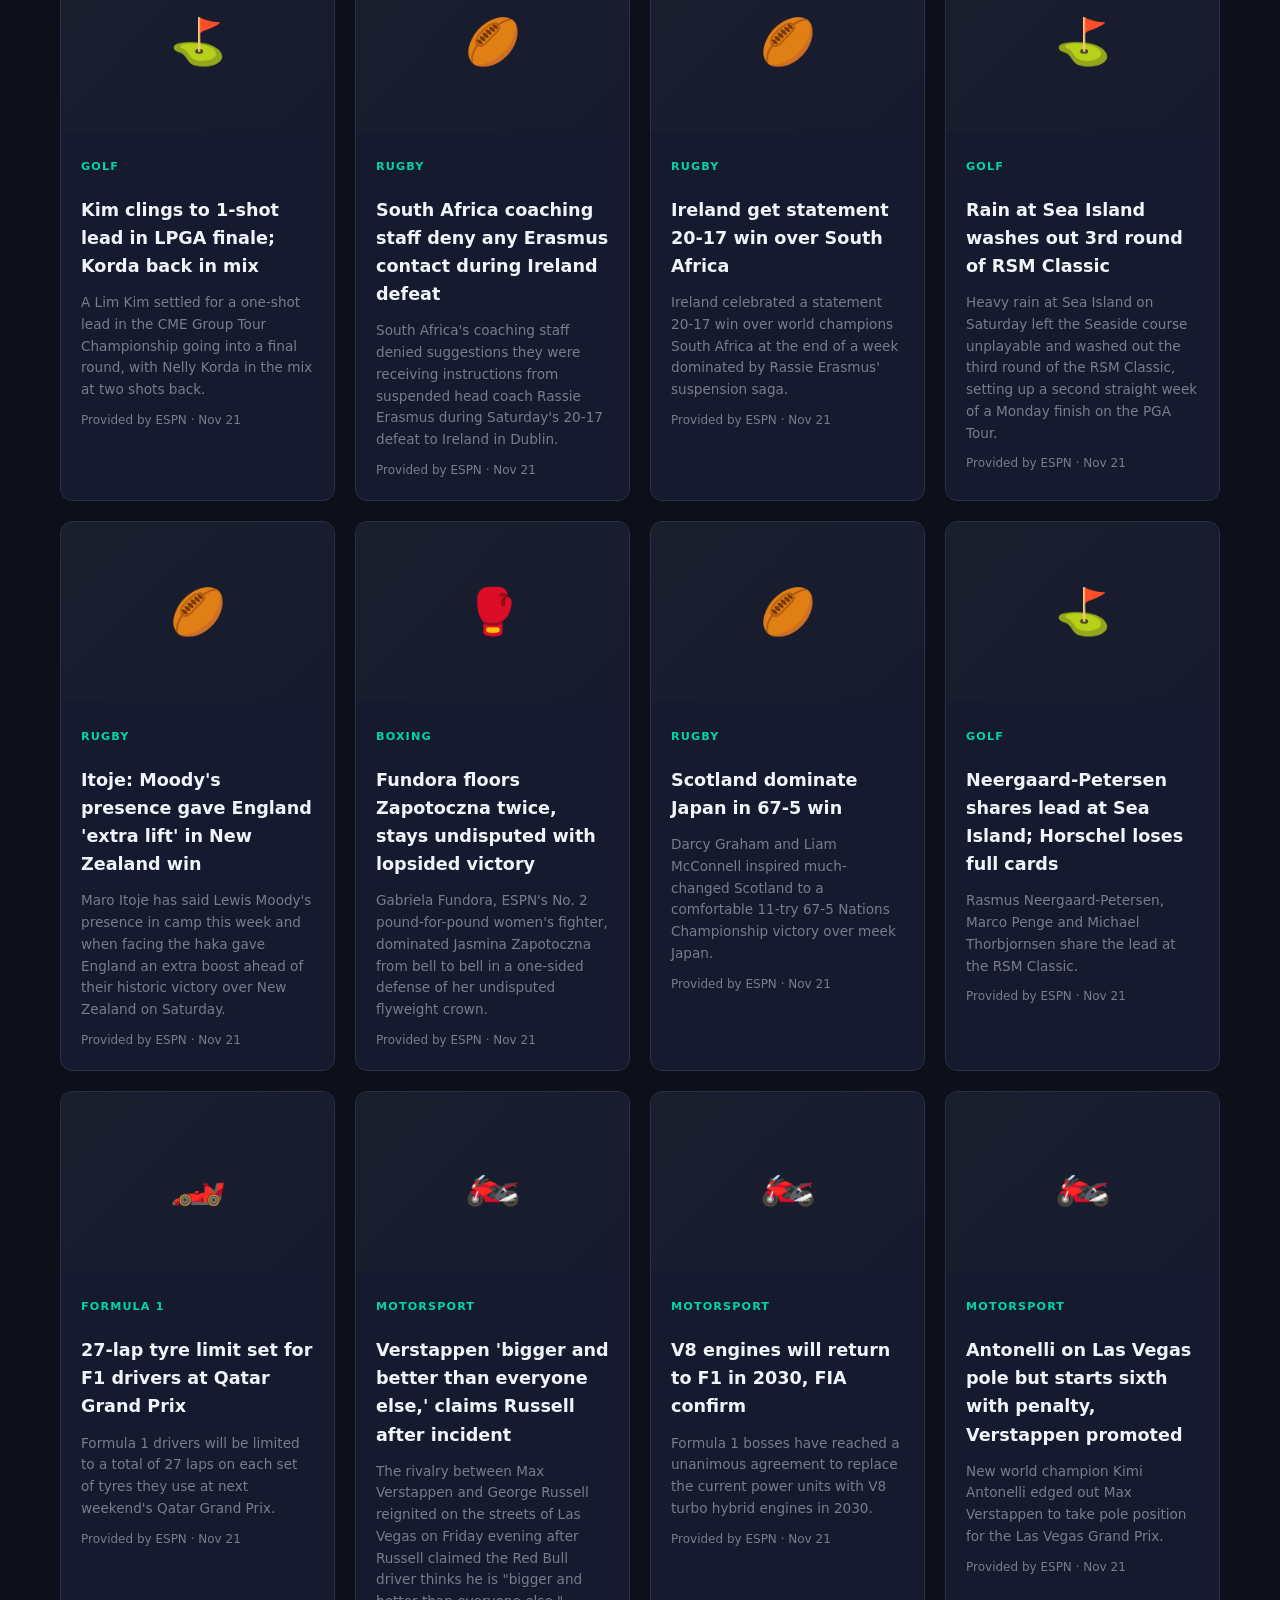
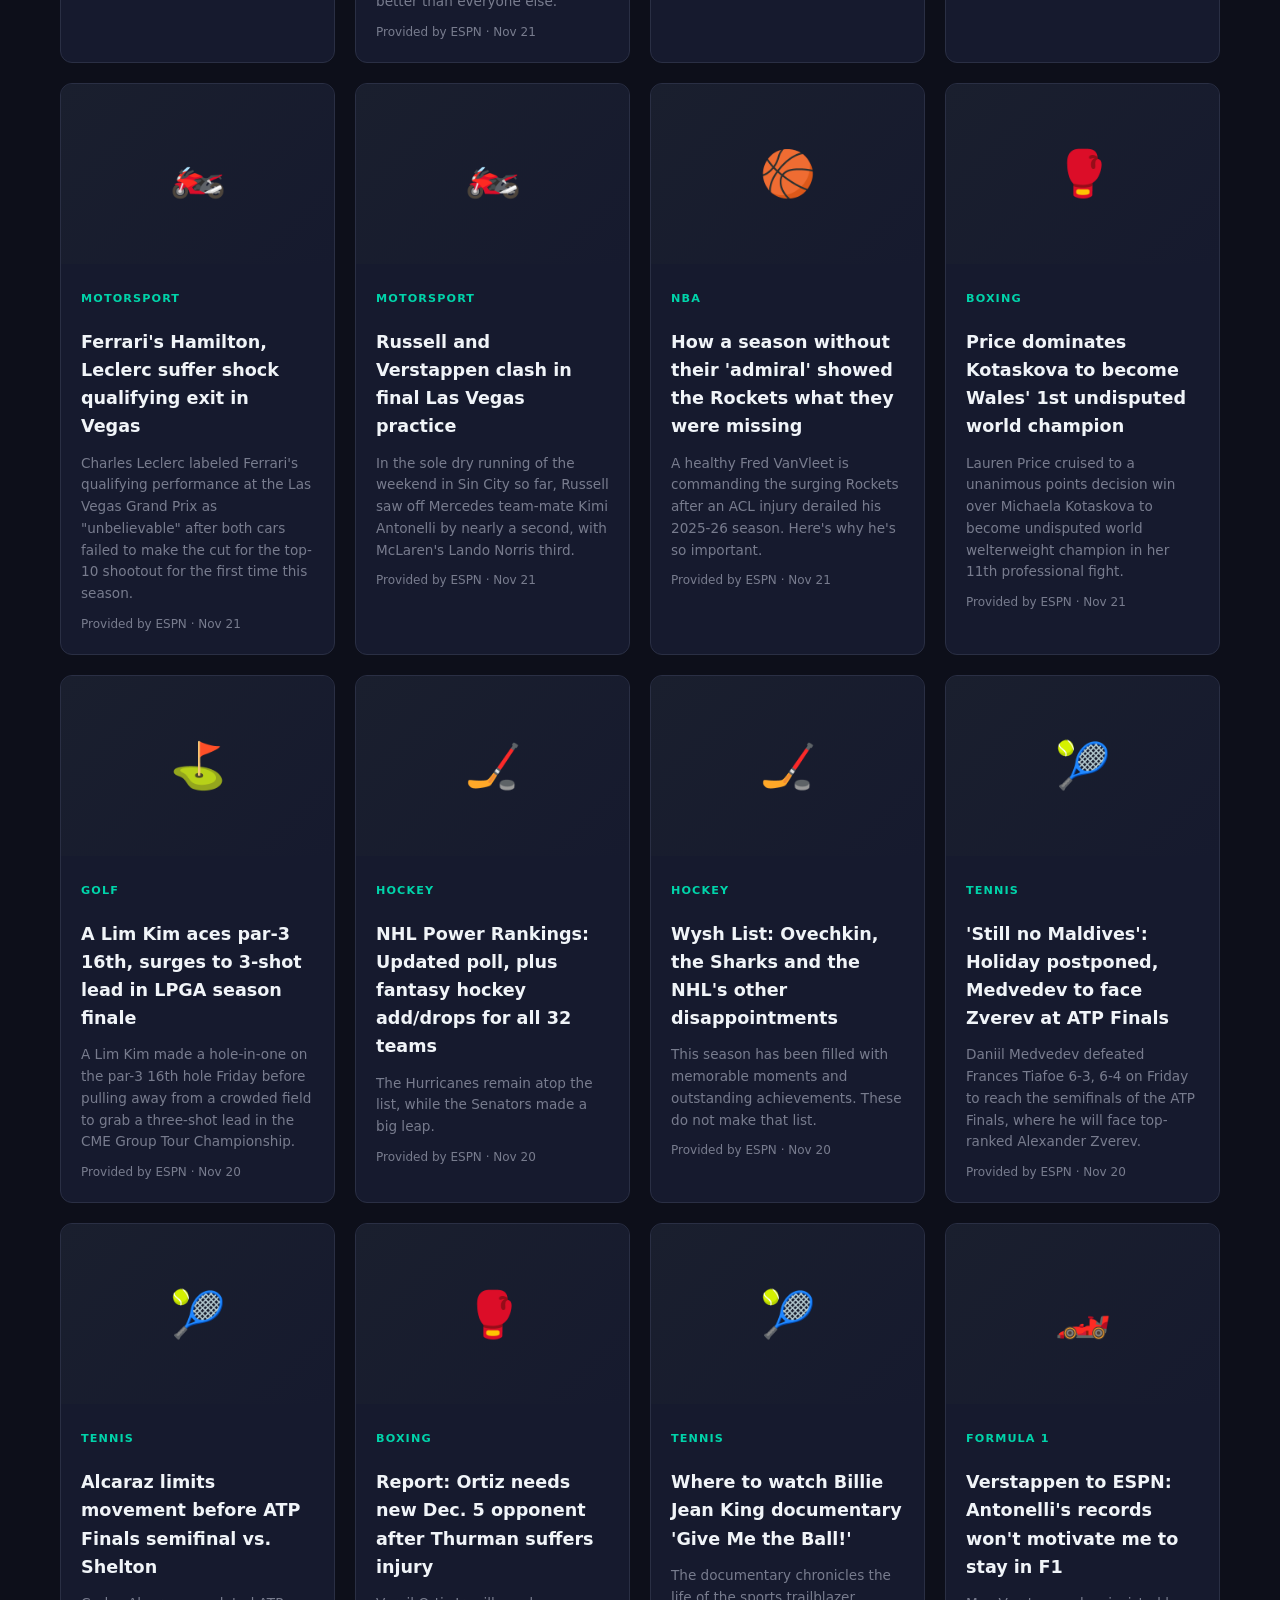
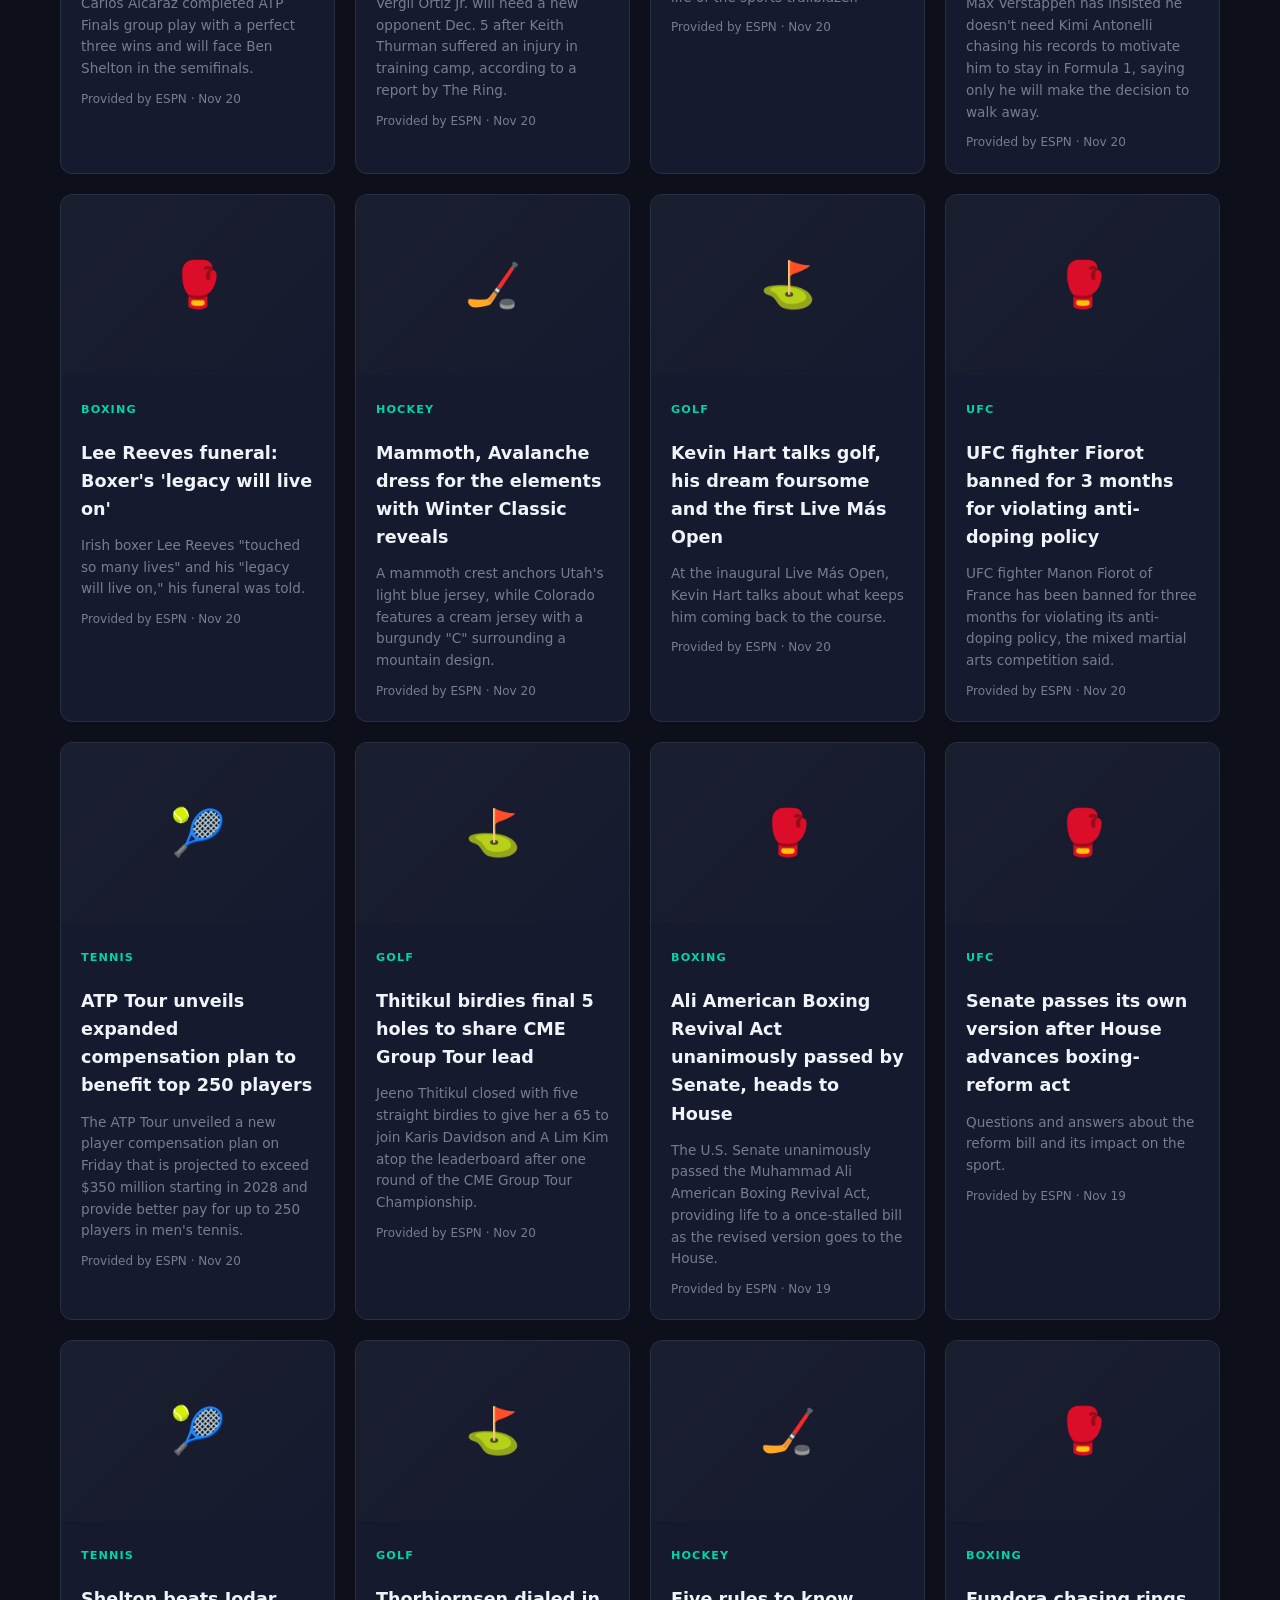
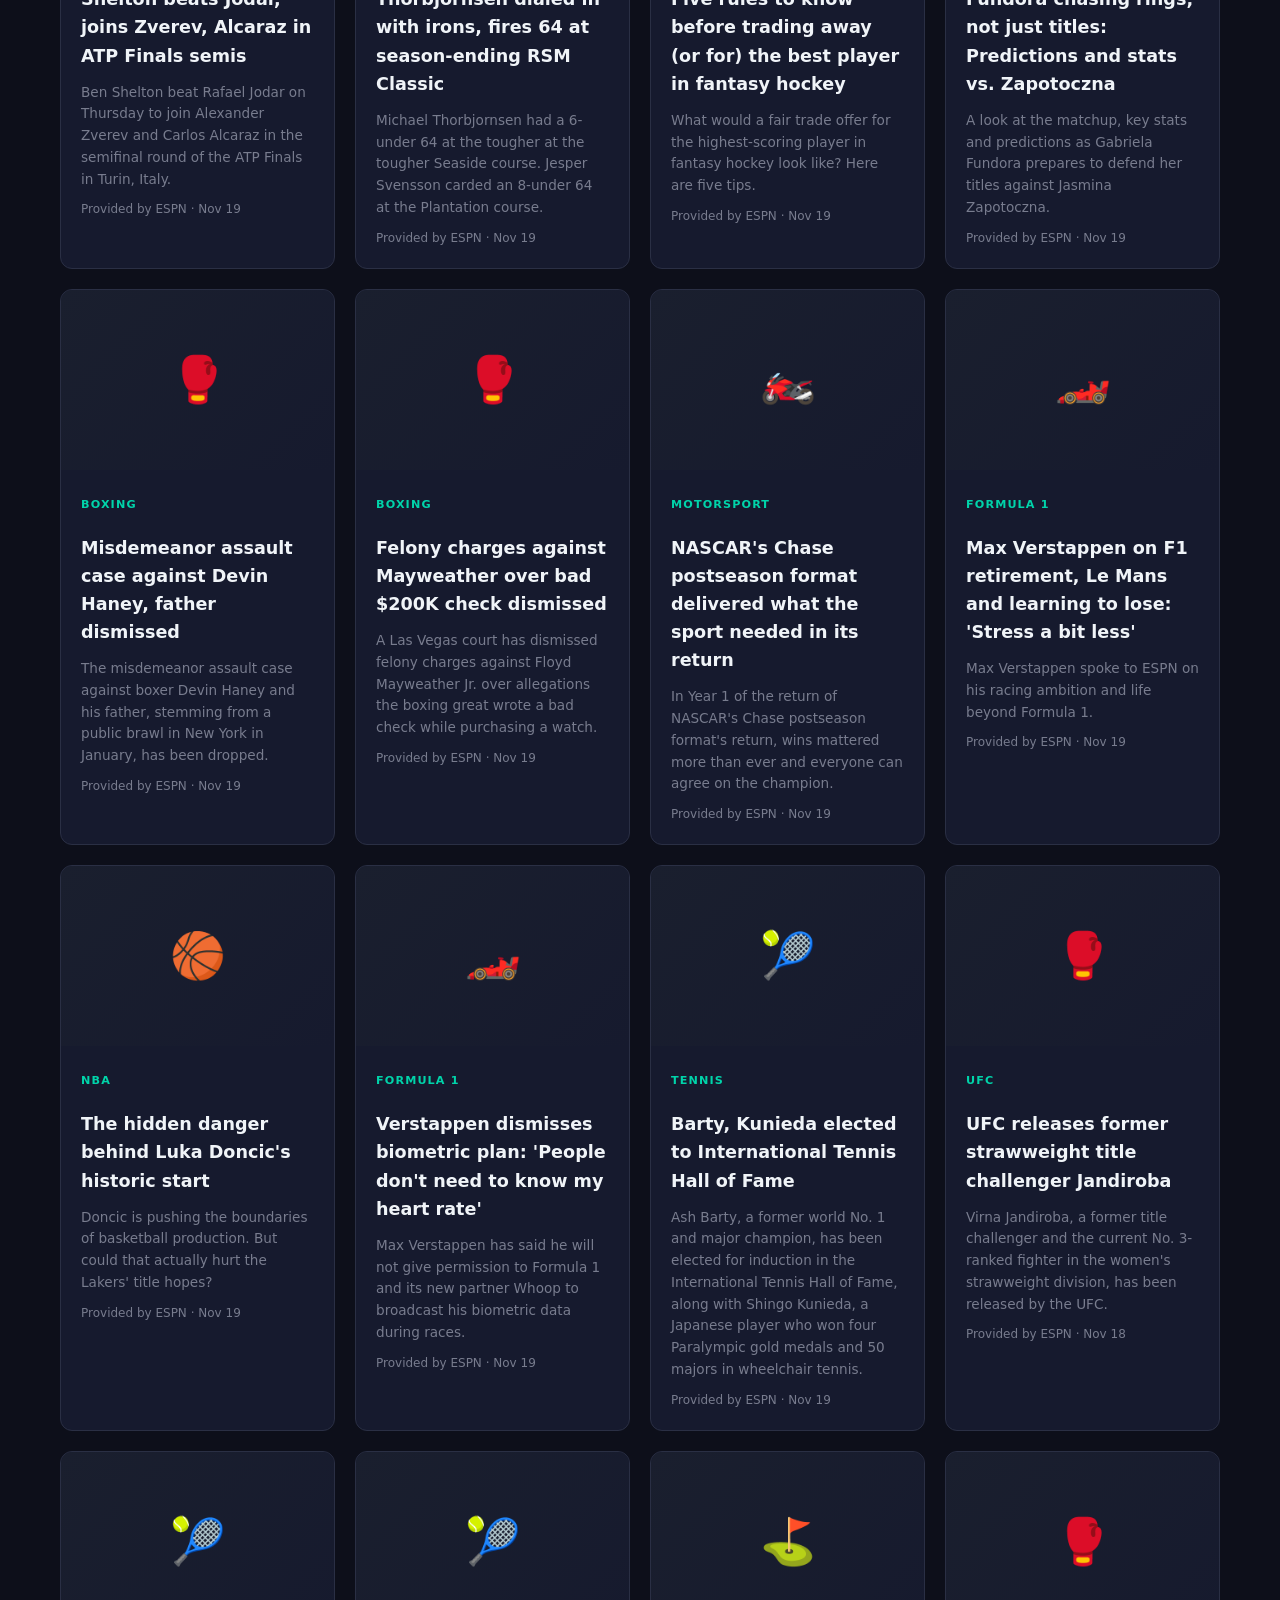
==== commit 16548aa6: "Address review: ESPN-only feeds shown unmodified, resilient refresh - Drop BBC Sport feeds: BBC's te" ====
--- a/news.html
+++ b/news.html
@@ -22,15 +22,10 @@
         </div>
 
         <p class="source-note">
-          Headlines and summaries from <a href="https://www.bbc.co.uk/sport" target="_blank" rel="noopener">BBC Sport</a> and
-          <a href="https://www.espn.com" target="_blank" rel="noopener">ESPN</a> RSS feeds. Every story links to the original article.
+          Headlines and summaries provided by <a href="https://www.espn.com" target="_blank" rel="noopener">ESPN</a> via its
+          RSS feeds, shown as published. Every story links to the full article on espn.com.
         </p>
 
-        <!-- Ad: in-content -->
-        <div class="ad-slot" aria-hidden="true">
-          <ins class="adsbygoogle" style="display:block" data-ad-slot="0000000003" data-ad-format="auto" data-full-width-responsive="true"></ins>
-        </div>
-      </div>
     </section>
   </main>
 
--- a/assets/css/style.css
+++ b/assets/css/style.css
@@ -277,7 +277,7 @@
 }
 
 /* ===== Scores & fixtures ===== */
-.league-grid { display: grid; gap: 16px; padding: 0 24px; grid-template-columns: repeat(auto-fill, minmax(280px, 1fr)); }
+.league-grid { display: grid; gap: 16px; padding: 0 24px; grid-template-columns: repeat(auto-fill, minmax(min(280px, 100%), 1fr)); }
 .league-card h3 { margin: 0 0 12px; }
 .fixture { display: grid; grid-template-columns: auto 1fr auto; gap: 10px; align-items: baseline; padding: 10px 0; border-bottom: 1px solid var(--border); font-size: .9rem; }
 .fixture:last-child { border-bottom: 0; }
